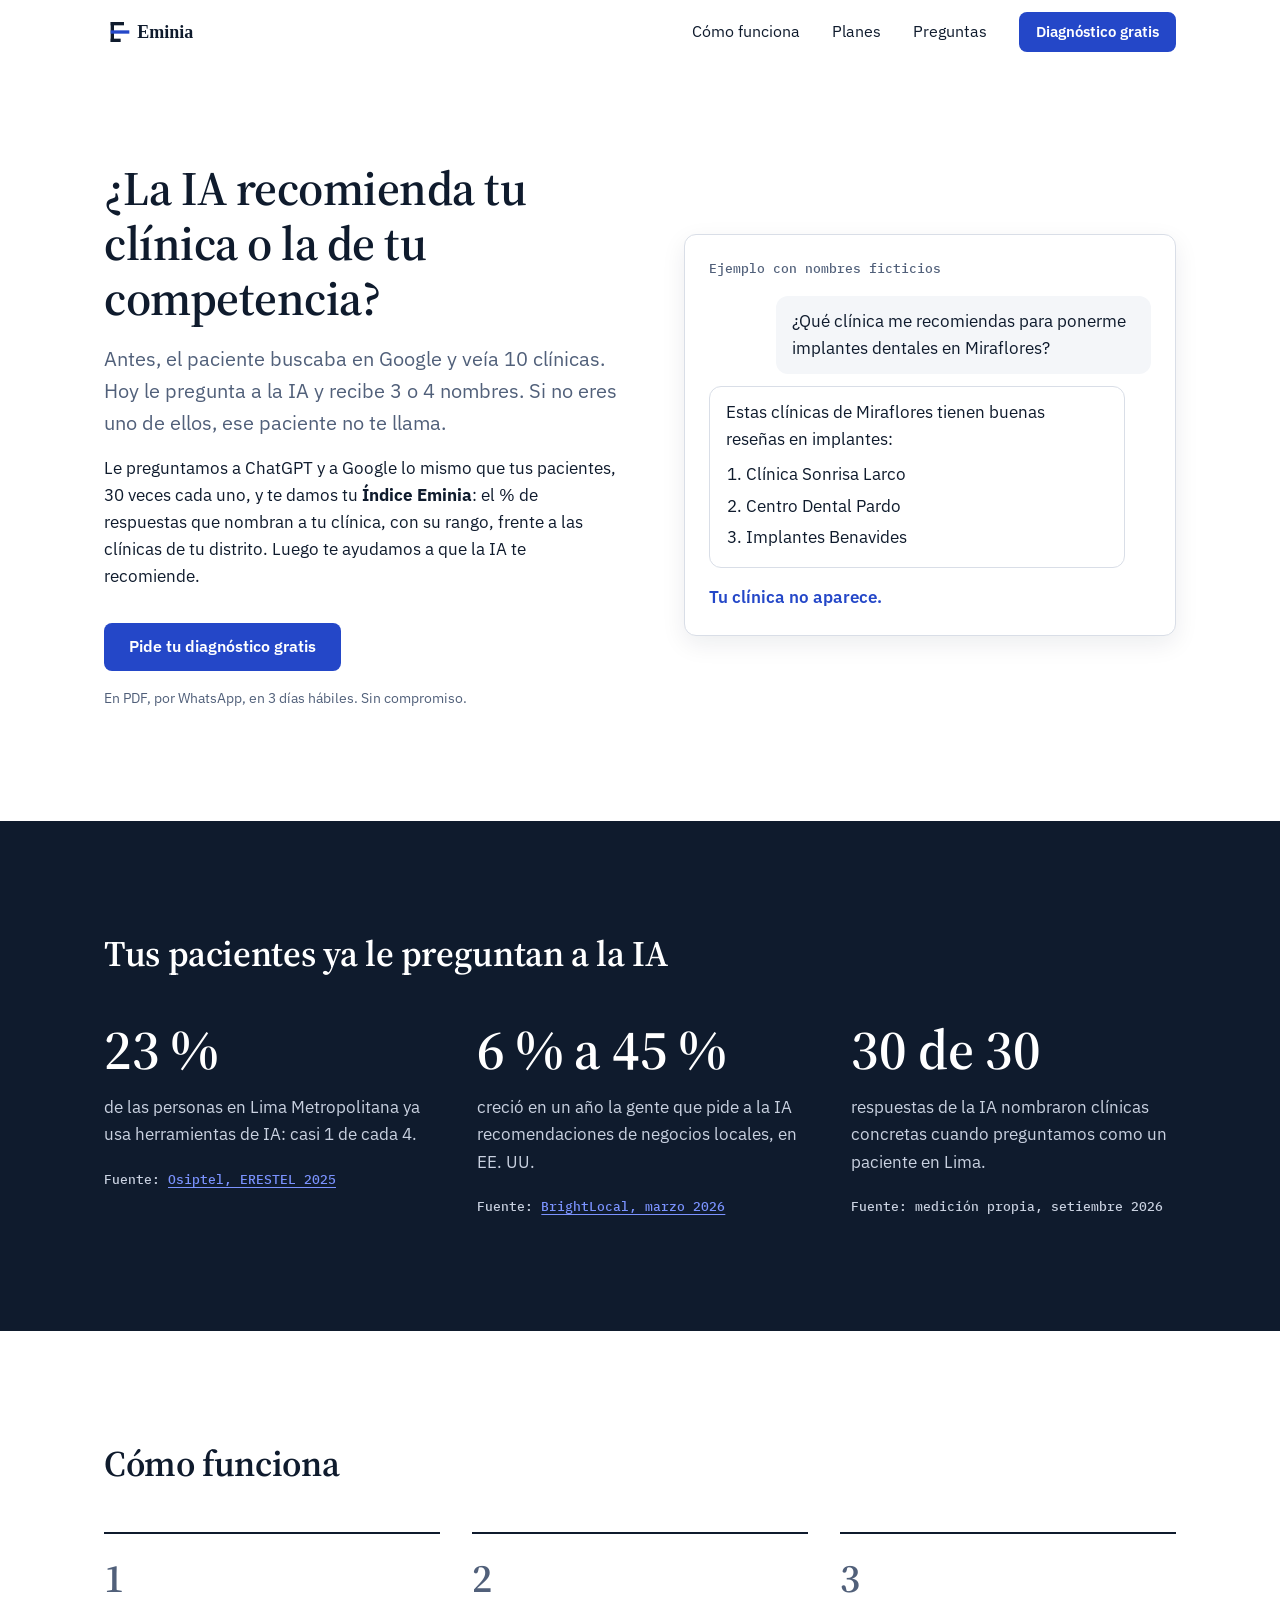
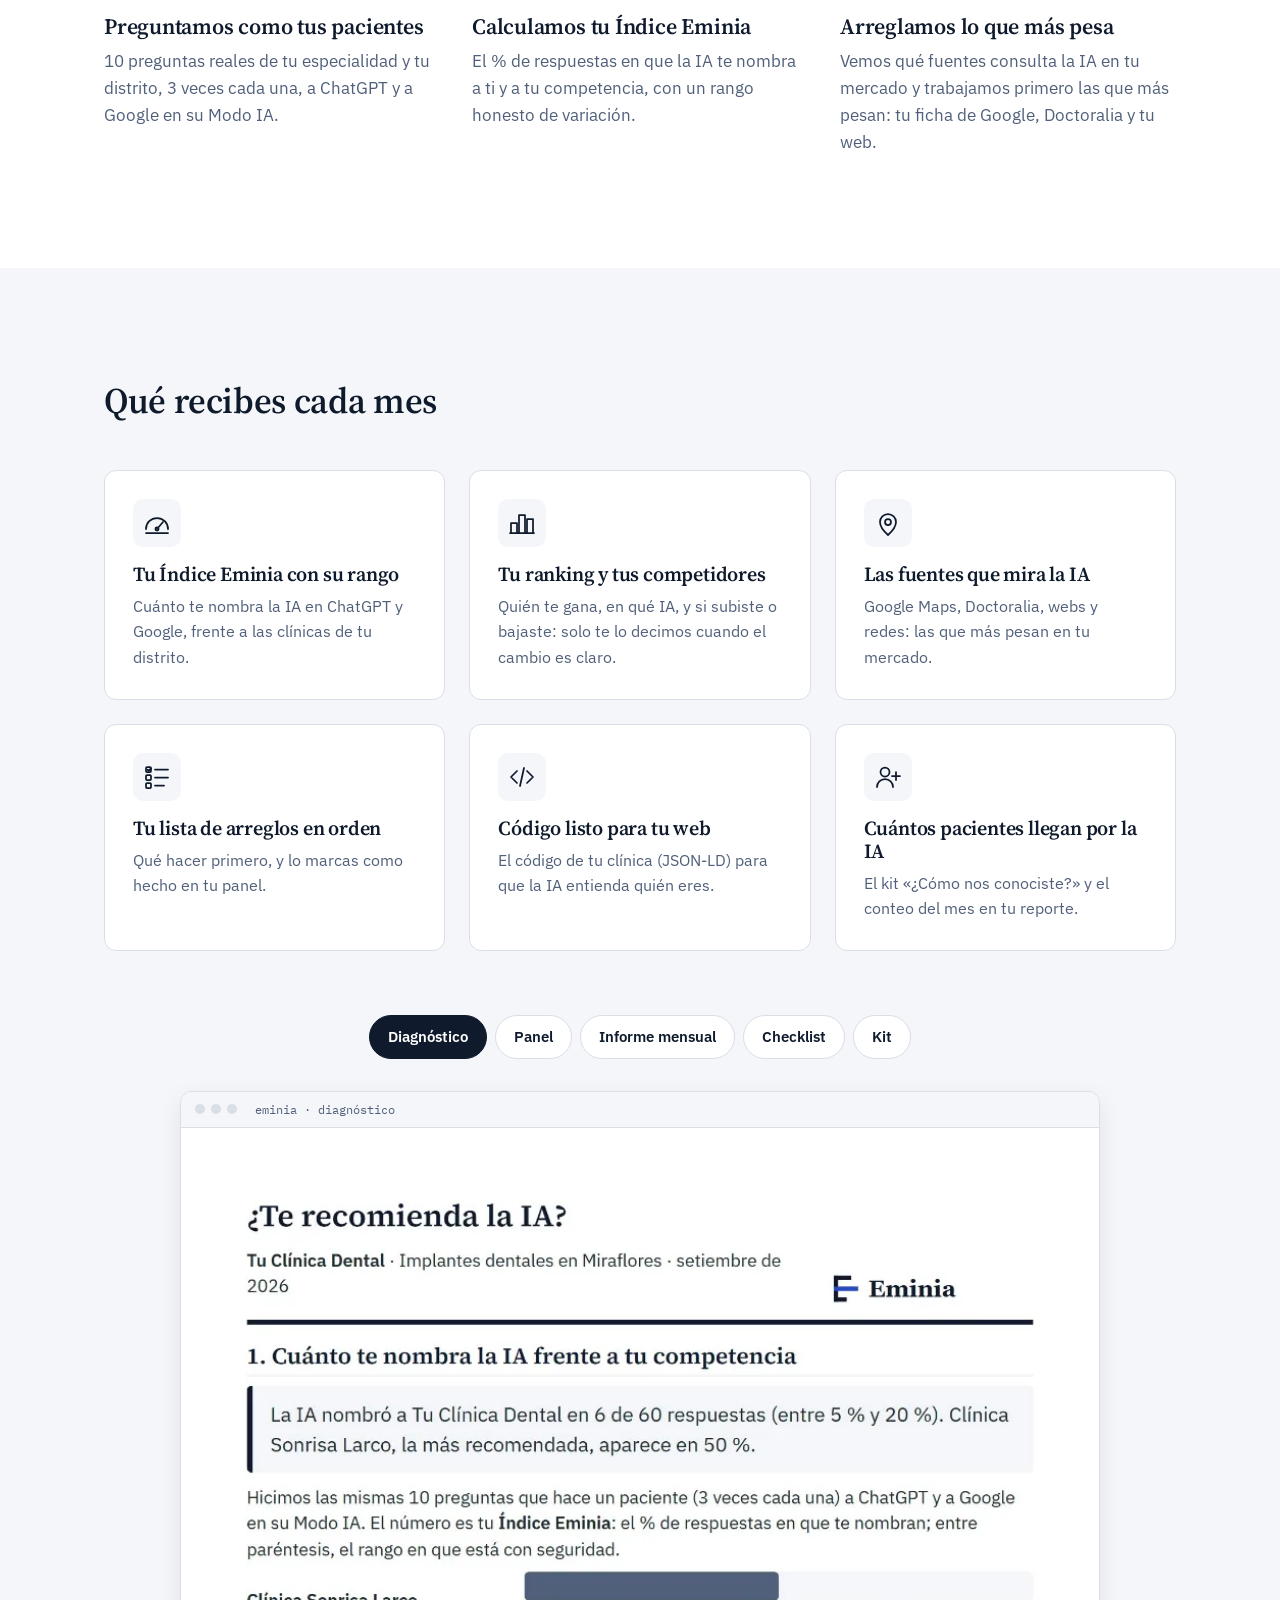
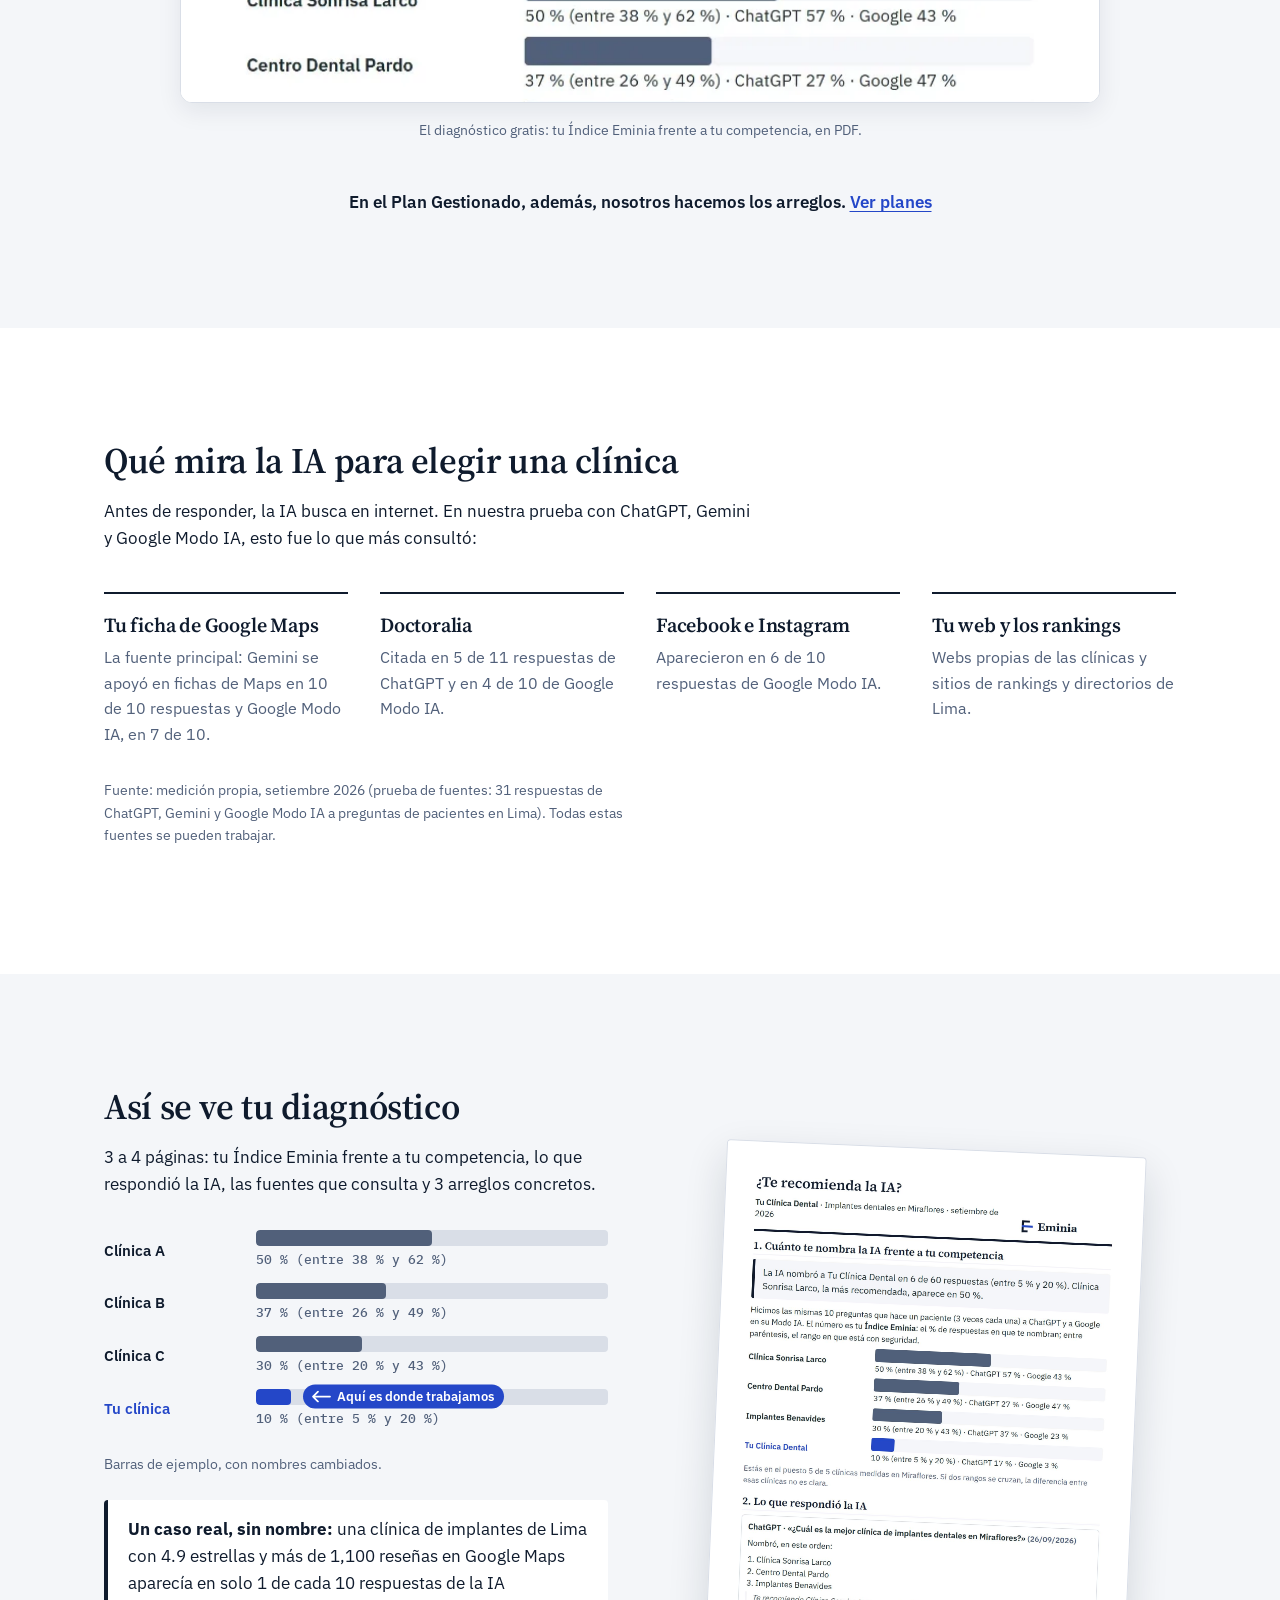
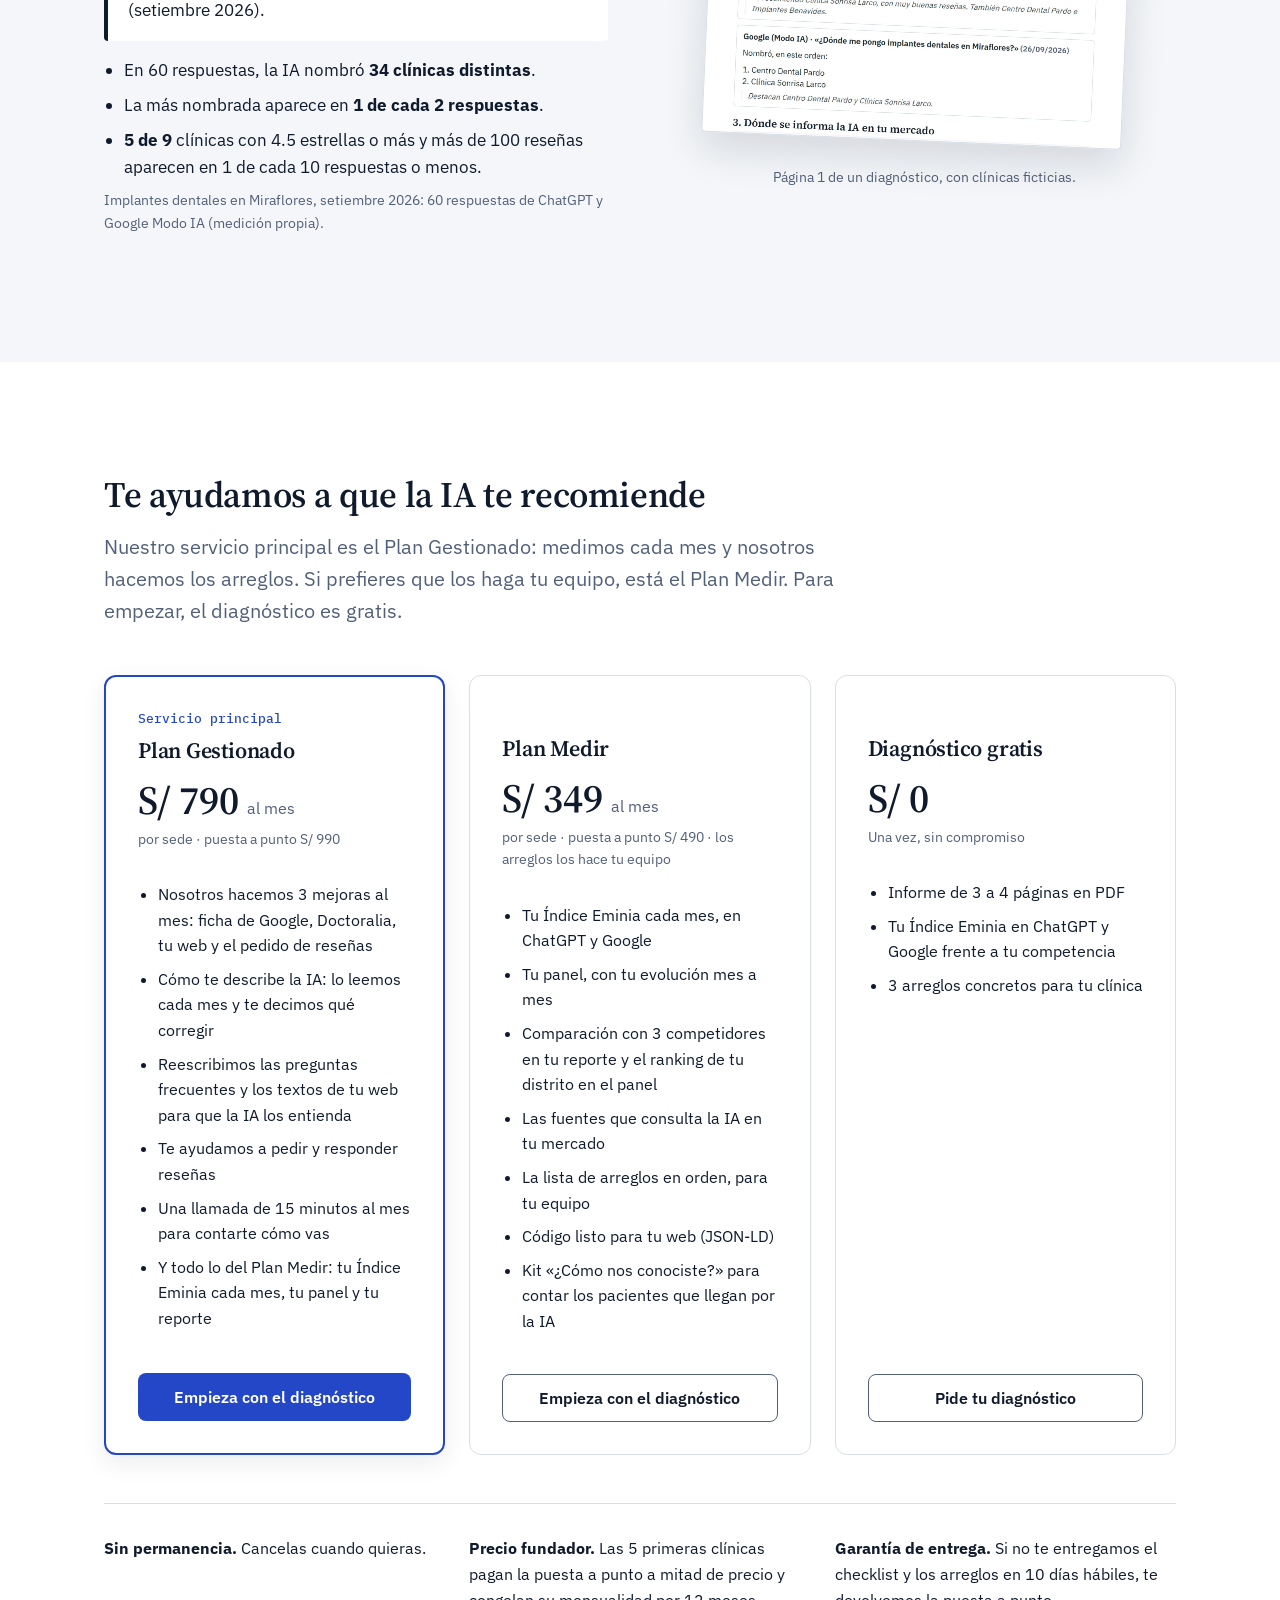
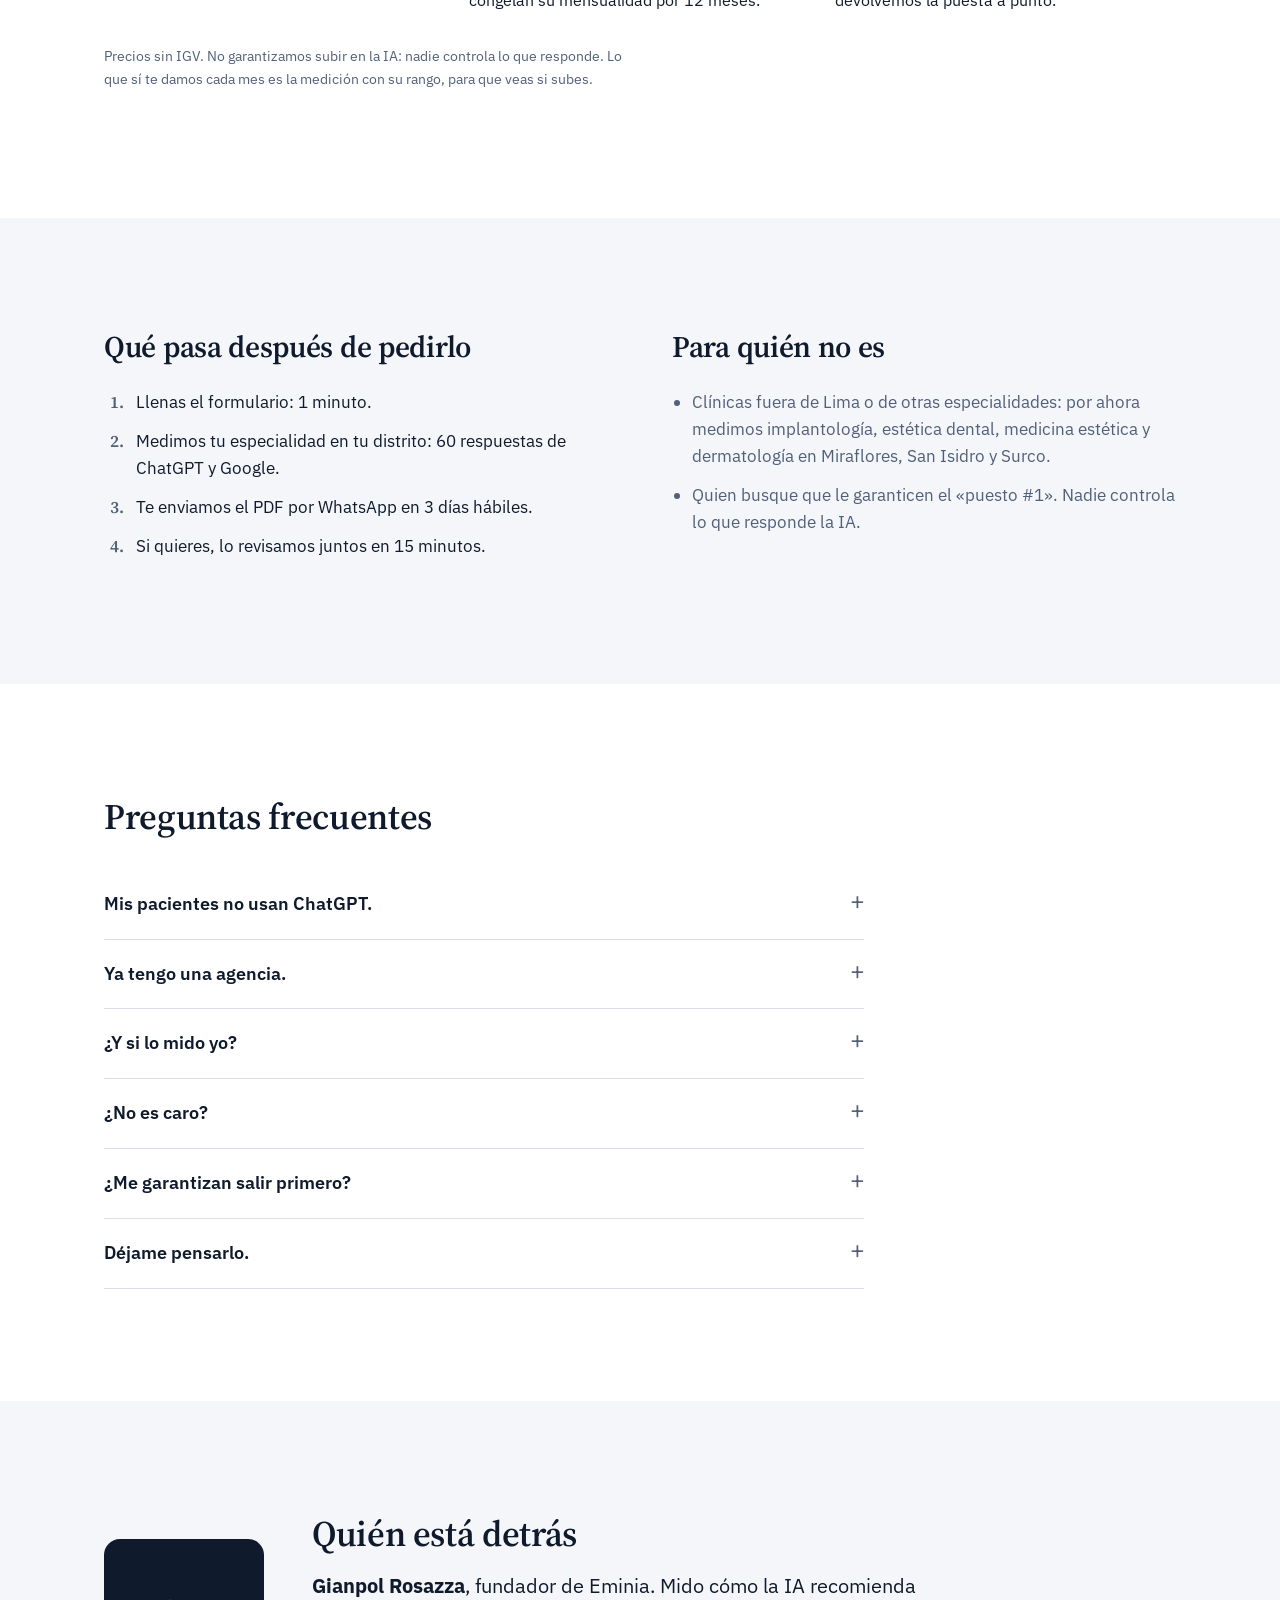
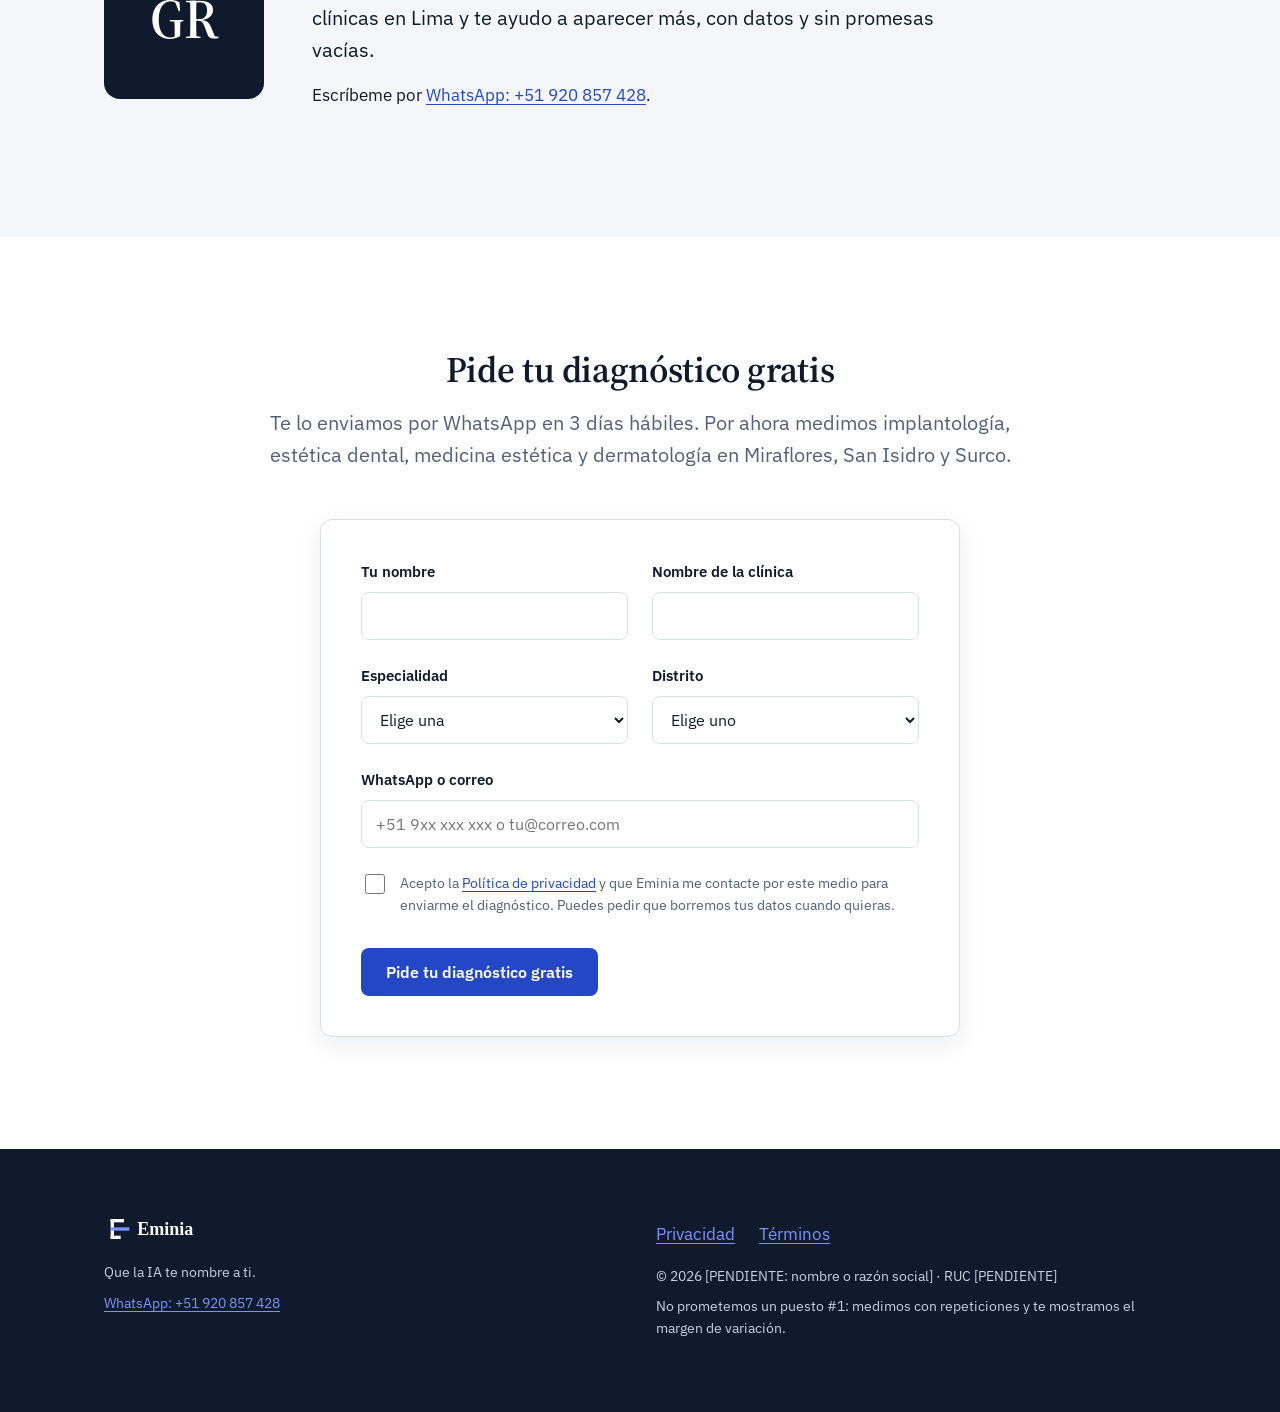
==== web/index.html @ 8d6e0a58 "feat(C9b): livelier landing with product tour and what the clinic gets - 'Qué recibes cada mes': 6 c" ====
<!doctype html>
<html lang="es-PE">
<head>
  <meta charset="utf-8">
  <meta name="viewport" content="width=device-width, initial-scale=1">
  <title>Eminia · ¿La IA recomienda tu clínica?</title>
  <meta name="description" content="Le preguntamos a ChatGPT y a Google lo mismo que tus pacientes y te mostramos cuánto te nombran frente a las clínicas de tu distrito. Pide tu diagnóstico gratis.">
  <meta name="robots" content="noindex">
  <link rel="icon" type="image/svg+xml" href="marca/simbolo.svg">
  <link rel="stylesheet" href="landing.css">
  <script>document.documentElement.classList.add("js");</script>
</head>
<body>
  <header class="encabezado">
    <div class="envoltura">
      <a class="logo" href="#inicio" aria-label="Eminia, ir al inicio"><img src="marca/logo.svg" alt="Eminia" width="160" height="32"></a>
      <nav aria-label="Principal">
        <a href="#como">Cómo funciona</a>
        <a href="#planes">Planes</a>
        <a href="#preguntas">Preguntas</a>
        <a class="boton principal" href="#pedir">Diagnóstico gratis</a>
      </nav>
    </div>
  </header>

  <main id="inicio">
    <section class="portada">
      <div class="envoltura">
        <div>
          <h1>¿La IA recomienda tu clínica o la de tu competencia?</h1>
          <p class="intro">Antes, el paciente buscaba en Google y veía 10 clínicas. Hoy le pregunta a la IA y recibe 3 o 4 nombres. Si no eres uno de ellos, ese paciente no te llama.</p>
          <p>Le preguntamos a ChatGPT y a Google lo mismo que tus pacientes, 30 veces cada uno, y te damos tu <strong>Índice Eminia</strong>: el % de respuestas que nombran a tu clínica, con su rango, frente a las clínicas de tu distrito. Luego te ayudamos a que la IA te recomiende.</p>
          <div class="acciones">
            <a class="boton principal" href="#pedir">Pide tu diagnóstico gratis</a>
            <p class="nota">En PDF, por WhatsApp, en 3 días hábiles. Sin compromiso.</p>
          </div>
        </div>

        <div class="chat" aria-label="Ejemplo de conversación con la IA, con nombres ficticios">
          <span class="etiqueta">Ejemplo con nombres ficticios</span>
          <p class="burbuja paciente paso">¿Qué clínica me recomiendas para ponerme implantes dentales en Miraflores?</p>
          <div class="burbuja ia">
            <span class="paso">Estas clínicas de Miraflores tienen buenas reseñas en implantes:</span>
            <ol>
              <li class="paso">Clínica Sonrisa Larco</li>
              <li class="paso">Centro Dental Pardo</li>
              <li class="paso">Implantes Benavides</li>
            </ol>
          </div>
          <p class="ausente paso">Tu clínica no aparece.</p>
        </div>
      </div>
    </section>

    <section class="seccion tinta" aria-labelledby="h-datos">
      <div class="envoltura aparece">
        <h2 id="h-datos" class="datos-titulo">Tus pacientes ya le preguntan a la IA</h2>
        <div class="datos">
          <div class="dato">
            <span class="cifra" data-contar="23" data-formato="{n} %">23 %</span>
            <p>de las personas en Lima Metropolitana ya usa herramientas de IA: casi 1 de cada 4.</p>
            <span class="fuente">Fuente: <a href="https://dplnews.com/16-peruanos-usa-herramientas-inteligencia-artificial-erestel/" rel="noopener" target="_blank">Osiptel, ERESTEL 2025</a></span>
          </div>
          <div class="dato">
            <span class="cifra">6 % a 45 %</span>
            <p>creció en un año la gente que pide a la IA recomendaciones de negocios locales, en EE. UU.</p>
            <span class="fuente">Fuente: <a href="https://www.brightlocal.com/research/lcrs-ai-trust/" rel="noopener" target="_blank">BrightLocal, marzo 2026</a></span>
          </div>
          <div class="dato">
            <span class="cifra" data-contar="30" data-formato="{n} de 30">30 de 30</span>
            <p>respuestas de la IA nombraron clínicas concretas cuando preguntamos como un paciente en Lima.</p>
            <span class="fuente">Fuente: medición propia, setiembre 2026</span>
          </div>
        </div>
      </div>
    </section>

    <section id="como" class="seccion" aria-labelledby="h-como">
      <div class="envoltura aparece">
        <h2 id="h-como">Cómo funciona</h2>
        <ol class="pasos">
          <li>
            <h3>Preguntamos como tus pacientes</h3>
            <p>10 preguntas reales de tu especialidad y tu distrito, 3 veces cada una, a ChatGPT y a Google en su Modo IA.</p>
          </li>
          <li>
            <h3>Calculamos tu Índice Eminia</h3>
            <p>El % de respuestas en que la IA te nombra a ti y a tu competencia, con un rango honesto de variación.</p>
          </li>
          <li>
            <h3>Arreglamos lo que más pesa</h3>
            <p>Vemos qué fuentes consulta la IA en tu mercado y trabajamos primero las que más pesan: tu ficha de Google, Doctoralia y tu web.</p>
          </li>
        </ol>
      </div>
    </section>

    <section id="recibes" class="seccion niebla" aria-labelledby="h-recibes">
      <div class="envoltura aparece">
        <h2 id="h-recibes">Qué recibes cada mes</h2>
        <ul class="recibe-grilla">
          <li class="recibe"><span class="icono-caja"><svg class="icono" viewBox="0 0 32 32" width="32" height="32" aria-hidden="true" fill="none" stroke="currentColor" stroke-width="1.75" stroke-linecap="round" stroke-linejoin="round"><path d="M5 22a11 11 0 0 1 22 0"/><path d="M16 22l6-7"/><circle cx="16" cy="22" r="1.6"/><path d="M5 26h22"/></svg></span><h3>Tu Índice Eminia con su rango</h3><p>Cuánto te nombra la IA en ChatGPT y Google, frente a las clínicas de tu distrito.</p></li>
          <li class="recibe"><span class="icono-caja"><svg class="icono" viewBox="0 0 32 32" width="32" height="32" aria-hidden="true" fill="none" stroke="currentColor" stroke-width="1.75" stroke-linecap="round" stroke-linejoin="round"><path d="M5 26V16h6v10M13 26V8h6v18M21 26V12h6v14"/><path d="M4 26h24"/></svg></span><h3>Tu ranking y tus competidores</h3><p>Quién te gana, en qué IA, y si subiste o bajaste: solo te lo decimos cuando el cambio es claro.</p></li>
          <li class="recibe"><span class="icono-caja"><svg class="icono" viewBox="0 0 32 32" width="32" height="32" aria-hidden="true" fill="none" stroke="currentColor" stroke-width="1.75" stroke-linecap="round" stroke-linejoin="round"><path d="M16 28s-8-7.2-8-13a8 8 0 0 1 16 0c0 5.8-8 13-8 13z"/><circle cx="16" cy="15" r="3"/></svg></span><h3>Las fuentes que mira la IA</h3><p>Google Maps, Doctoralia, webs y redes: las que más pesan en tu mercado.</p></li>
          <li class="recibe"><span class="icono-caja"><svg class="icono" viewBox="0 0 32 32" width="32" height="32" aria-hidden="true" fill="none" stroke="currentColor" stroke-width="1.75" stroke-linecap="round" stroke-linejoin="round"><rect x="5" y="6" width="5" height="5" rx="1"/><path d="m6.5 8.6 1.2 1.2 2.2-2.4"/><path d="M14 8.5h13"/><rect x="5" y="14" width="5" height="5" rx="1"/><path d="M14 16.5h13"/><rect x="5" y="22" width="5" height="5" rx="1"/><path d="M14 24.5h9"/></svg></span><h3>Tu lista de arreglos en orden</h3><p>Qué hacer primero, y lo marcas como hecho en tu panel.</p></li>
          <li class="recibe"><span class="icono-caja"><svg class="icono" viewBox="0 0 32 32" width="32" height="32" aria-hidden="true" fill="none" stroke="currentColor" stroke-width="1.75" stroke-linecap="round" stroke-linejoin="round"><path d="m11 10-6 6 6 6M21 10l6 6-6 6M18 7l-4 18"/></svg></span><h3>Código listo para tu web</h3><p>El código de tu clínica (JSON-LD) para que la IA entienda quién eres.</p></li>
          <li class="recibe"><span class="icono-caja"><svg class="icono" viewBox="0 0 32 32" width="32" height="32" aria-hidden="true" fill="none" stroke="currentColor" stroke-width="1.75" stroke-linecap="round" stroke-linejoin="round"><circle cx="13" cy="11" r="4.5"/><path d="M5 26c0-4.4 3.6-8 8-8s8 3.6 8 8"/><path d="M24 11v8M20 15h8"/></svg></span><h3>Cuántos pacientes llegan por la IA</h3><p>El kit «¿Cómo nos conociste?» y el conteo del mes en tu reporte.</p></li>
        </ul>

        <div class="recorrido">
          <div class="pestanas" role="tablist" aria-label="Recorrido por lo que recibes">
            <button type="button" role="tab" id="pestana-diagnostico" aria-controls="vista-diagnostico" aria-selected="true" tabindex="0">Diagnóstico</button>
            <button type="button" role="tab" id="pestana-panel" aria-controls="vista-panel" aria-selected="false" tabindex="-1">Panel</button>
            <button type="button" role="tab" id="pestana-mensual" aria-controls="vista-mensual" aria-selected="false" tabindex="-1">Informe mensual</button>
            <button type="button" role="tab" id="pestana-checklist" aria-controls="vista-checklist" aria-selected="false" tabindex="-1">Checklist</button>
            <button type="button" role="tab" id="pestana-kit" aria-controls="vista-kit" aria-selected="false" tabindex="-1">Kit</button>
          </div>
          <div role="tabpanel" id="vista-diagnostico" aria-labelledby="pestana-diagnostico" class="vista" tabindex="0">
            <div class="marco"><div class="marco-barra" aria-hidden="true"><span></span><span></span><span></span><em>eminia · diagnóstico</em></div><div class="marco-pantalla"><picture><source srcset="marca/producto-diagnostico.webp" type="image/webp"><img src="marca/producto-diagnostico.jpg" width="900" height="1273" loading="lazy" alt="Página 1 de un diagnóstico de ejemplo: el Índice Eminia de cada clínica de implantes de un distrito, con la clínica del ejemplo destacada."></picture></div></div>
            <p class="nota leyenda">El diagnóstico gratis: tu Índice Eminia frente a tu competencia, en PDF.</p>
          </div>
          <div role="tabpanel" id="vista-panel" aria-labelledby="pestana-panel" class="vista" tabindex="0" hidden>
            <div class="marco"><div class="marco-barra" aria-hidden="true"><span></span><span></span><span></span><em>eminia · panel</em></div><div class="marco-pantalla"><video class="video-panel" muted playsinline preload="none" width="1200" height="750" poster="marca/producto-panel.webp" aria-label="Video corto: recorrido por el panel de una clínica de ejemplo"><source src="marca/producto-panel.webm" type="video/webm"></video><noscript><picture><source srcset="marca/producto-panel.webp" type="image/webp"><img src="marca/producto-panel.jpg" width="1200" height="750" loading="lazy" alt="Panel de una clínica de ejemplo: Índice Eminia de 25 % (entre 16 % y 37 %), subió frente al mes anterior, y el ranking frente a su competencia."></picture></noscript><button type="button" class="boton secundario repetir" hidden>Ver de nuevo</button></div></div>
            <p class="nota leyenda">Tu panel: tu índice, si subiste o bajaste, y tu ranking, siempre a mano.</p>
          </div>
          <div role="tabpanel" id="vista-mensual" aria-labelledby="pestana-mensual" class="vista" tabindex="0" hidden>
            <div class="marco"><div class="marco-barra" aria-hidden="true"><span></span><span></span><span></span><em>eminia · informe mensual</em></div><div class="marco-pantalla"><picture><source srcset="marca/producto-mensual.webp" type="image/webp"><img src="marca/producto-mensual.jpg" width="900" height="1134" loading="lazy" alt="Primera página del informe mensual de una clínica de ejemplo: el Índice Eminia del mes y su evolución."></picture></div></div>
            <p class="nota leyenda">Cada mes, un informe en PDF con tu evolución y lo que cambió.</p>
          </div>
          <div role="tabpanel" id="vista-checklist" aria-labelledby="pestana-checklist" class="vista" tabindex="0" hidden>
            <div class="marco"><div class="marco-barra" aria-hidden="true"><span></span><span></span><span></span><em>eminia · checklist</em></div><div class="marco-pantalla"><picture><source srcset="marca/producto-checklist.webp" type="image/webp"><img src="marca/producto-checklist.jpg" width="1200" height="750" loading="lazy" alt="Checklist del panel de una clínica de ejemplo: la primera tarea marcada como hecha y las siguientes en orden de prioridad."></picture></div></div>
            <p class="nota leyenda">Tu lista de arreglos en orden, que marcas como hechos en el panel.</p>
          </div>
          <div role="tabpanel" id="vista-kit" aria-labelledby="pestana-kit" class="vista" tabindex="0" hidden>
            <div class="marco"><div class="marco-barra" aria-hidden="true"><span></span><span></span><span></span><em>eminia · kit</em></div><div class="marco-pantalla"><picture><source srcset="marca/producto-kit.webp" type="image/webp"><img src="marca/producto-kit.jpg" width="900" height="1134" loading="lazy" alt="Kit de atribución de una clínica de ejemplo: la pregunta «¿Cómo nos conociste?», enlaces con UTM y un cupón sugerido."></picture></div></div>
            <p class="nota leyenda">El kit para contar cuántos pacientes llegan por la IA.</p>
          </div>
        </div>
        <p class="cierre-recibe">En el Plan Gestionado, además, nosotros hacemos los arreglos. <a href="#planes">Ver planes</a></p>
      </div>
    </section>

    <section id="fuentes" class="seccion" aria-labelledby="h-fuentes">
      <div class="envoltura aparece">
        <h2 id="h-fuentes">Qué mira la IA para elegir una clínica</h2>
        <p>Antes de responder, la IA busca en internet. En nuestra prueba con ChatGPT, Gemini y Google Modo IA, esto fue lo que más consultó:</p>
        <ul class="fuentes-ia">
          <li><h3>Tu ficha de Google Maps</h3><p>La fuente principal: Gemini se apoyó en fichas de Maps en 10 de 10 respuestas y Google Modo IA, en 7 de 10.</p></li>
          <li><h3>Doctoralia</h3><p>Citada en 5 de 11 respuestas de ChatGPT y en 4 de 10 de Google Modo IA.</p></li>
          <li><h3>Facebook e Instagram</h3><p>Aparecieron en 6 de 10 respuestas de Google Modo IA.</p></li>
          <li><h3>Tu web y los rankings</h3><p>Webs propias de las clínicas y sitios de rankings y directorios de Lima.</p></li>
        </ul>
        <p class="nota">Fuente: medición propia, setiembre 2026 (prueba de fuentes: 31 respuestas de ChatGPT, Gemini y Google Modo IA a preguntas de pacientes en Lima). Todas estas fuentes se pueden trabajar.</p>
      </div>
    </section>

    <section class="seccion niebla informe" aria-labelledby="h-informe">
      <div class="envoltura aparece">
        <div>
          <h2 id="h-informe">Así se ve tu diagnóstico</h2>
          <p>3 a 4 páginas: tu Índice Eminia frente a tu competencia, lo que respondió la IA, las fuentes que consulta y 3 arreglos concretos.</p>
          <div class="barras" aria-label="Ejemplo: Índice Eminia de cada clínica">
            <div class="barra"><span class="nombre">Clínica A</span><div><div class="riel"><div class="relleno" style="--valor:50%"></div></div><div class="rango">50 % (entre 38 % y 62 %)</div></div></div>
            <div class="barra"><span class="nombre">Clínica B</span><div><div class="riel"><div class="relleno" style="--valor:37%"></div></div><div class="rango">37 % (entre 26 % y 49 %)</div></div></div>
            <div class="barra"><span class="nombre">Clínica C</span><div><div class="riel"><div class="relleno" style="--valor:30%"></div></div><div class="rango">30 % (entre 20 % y 43 %)</div></div></div>
            <div class="barra tu"><span class="nombre">Tu clínica</span><div><div class="riel-envoltura"><div class="riel"><div class="relleno" style="--valor:10%"></div></div><span class="aqui" style="--valor:10%"><svg viewBox="0 0 20 12" width="20" height="12" aria-hidden="true"><path d="M19 6H2M7 1 2 6l5 5" fill="none" stroke="currentColor" stroke-width="1.75" stroke-linecap="round" stroke-linejoin="round"/></svg>Aquí es donde trabajamos</span></div><div class="rango">10 % (entre 5 % y 20 %)</div></div></div>
          </div>
          <p class="nota">Barras de ejemplo, con nombres cambiados.</p>
          <p class="caso"><strong>Un caso real, sin nombre:</strong> una clínica de implantes de Lima con 4.9 estrellas y más de 1,100 reseñas en Google Maps aparecía en solo 1 de cada 10 respuestas de la IA (setiembre 2026).</p>
          <ul class="hallazgos">
            <li>En <span data-contar="60" data-formato="{n}">60</span> respuestas, la IA nombró <strong><span data-contar="34" data-formato="{n}">34</span> clínicas distintas</strong>.</li>
            <li>La más nombrada aparece en <strong>1 de cada 2 respuestas</strong>.</li>
            <li><strong>5 de 9</strong> clínicas con 4.5 estrellas o más y más de 100 reseñas aparecen en 1 de cada 10 respuestas o menos.</li>
          </ul>
          <p class="nota">Implantes dentales en Miraflores, setiembre 2026: 60 respuestas de ChatGPT y Google Modo IA (medición propia).</p>
        </div>
        <figure class="hoja">
          <img src="marca/informe-ejemplo.jpg" width="794" height="1123" loading="lazy"
               alt="Página 1 de un diagnóstico de ejemplo: barras con el porcentaje de respuestas en que la IA nombra a cada clínica de implantes en Miraflores; la clínica del ejemplo aparece última, con 10 %.">
          <figcaption class="nota">Página 1 de un diagnóstico, con clínicas ficticias.</figcaption>
        </figure>
      </div>
    </section>

    <section id="planes" class="seccion" aria-labelledby="h-planes">
      <div class="envoltura aparece">
        <h2 id="h-planes">Te ayudamos a que la IA te recomiende</h2>
        <p class="intro">Nuestro servicio principal es el Plan Gestionado: medimos cada mes y nosotros hacemos los arreglos. Si prefieres que los haga tu equipo, está el Plan Medir. Para empezar, el diagnóstico es gratis.</p>
        <div class="planes">
          <article class="plan destacado">
            <span class="sello">Servicio principal</span>
            <h3>Plan Gestionado</h3>
            <p class="precio">S/ 790 <small>al mes</small></p>
            <p class="setup">por sede · puesta a punto S/ 990</p>
            <ul>
              <li>Nosotros hacemos 3 mejoras al mes: ficha de Google, Doctoralia, tu web y el pedido de reseñas</li>
              <li>Cómo te describe la IA: lo leemos cada mes y te decimos qué corregir</li>
              <li>Reescribimos las preguntas frecuentes y los textos de tu web para que la IA los entienda</li>
              <li>Te ayudamos a pedir y responder reseñas</li>
              <li>Una llamada de 15 minutos al mes para contarte cómo vas</li>
              <li>Y todo lo del Plan Medir: tu Índice Eminia cada mes, tu panel y tu reporte</li>
            </ul>
            <a class="boton principal" href="#pedir">Empieza con el diagnóstico</a>
          </article>
          <article class="plan">
            <span class="sello" aria-hidden="true"></span>
            <h3>Plan Medir</h3>
            <p class="precio">S/ 349 <small>al mes</small></p>
            <p class="setup">por sede · puesta a punto S/ 490 · los arreglos los hace tu equipo</p>
            <ul>
              <li>Tu Índice Eminia cada mes, en ChatGPT y Google</li>
              <li>Tu panel, con tu evolución mes a mes</li>
              <li>Comparación con 3 competidores en tu reporte y el ranking de tu distrito en el panel</li>
              <li>Las fuentes que consulta la IA en tu mercado</li>
              <li>La lista de arreglos en orden, para tu equipo</li>
              <li>Código listo para tu web (JSON-LD)</li>
              <li>Kit «¿Cómo nos conociste?» para contar los pacientes que llegan por la IA</li>
            </ul>
            <a class="boton secundario" href="#pedir">Empieza con el diagnóstico</a>
          </article>
          <article class="plan">
            <span class="sello" aria-hidden="true"></span>
            <h3>Diagnóstico gratis</h3>
            <p class="precio">S/ 0</p>
            <p class="setup">Una vez, sin compromiso</p>
            <ul>
              <li>Informe de 3 a 4 páginas en PDF</li>
              <li>Tu Índice Eminia en ChatGPT y Google frente a tu competencia</li>
              <li>3 arreglos concretos para tu clínica</li>
            </ul>
            <a class="boton secundario" href="#pedir">Pide tu diagnóstico</a>
          </article>
        </div>
        <div class="ganchos">
          <p><strong>Sin permanencia.</strong> Cancelas cuando quieras.</p>
          <p><strong>Precio fundador.</strong> Las 5 primeras clínicas pagan la puesta a punto a mitad de precio y congelan su mensualidad por 12 meses.</p>
          <p><strong>Garantía de entrega.</strong> Si no te entregamos el checklist y los arreglos en 10 días hábiles, te devolvemos la puesta a punto.</p>
        </div>
        <p class="nota">Precios sin IGV. No garantizamos subir en la IA: nadie controla lo que responde. Lo que sí te damos cada mes es la medición con su rango, para que veas si subes.</p>
      </div>
    </section>

    <section class="seccion niebla" aria-labelledby="h-despues">
      <div class="envoltura aparece dos-bloques">
        <div>
          <h2 id="h-despues">Qué pasa después de pedirlo</h2>
          <ol class="lista-pasos">
            <li>Llenas el formulario: 1 minuto.</li>
            <li>Medimos tu especialidad en tu distrito: 60 respuestas de ChatGPT y Google.</li>
            <li>Te enviamos el PDF por WhatsApp en 3 días hábiles.</li>
            <li>Si quieres, lo revisamos juntos en 15 minutos.</li>
          </ol>
        </div>
        <div>
          <h2>Para quién no es</h2>
          <ul class="lista-no">
            <li>Clínicas fuera de Lima o de otras especialidades: por ahora medimos implantología, estética dental, medicina estética y dermatología en Miraflores, San Isidro y Surco.</li>
            <li>Quien busque que le garanticen el «puesto #1». Nadie controla lo que responde la IA.</li>
          </ul>
        </div>
      </div>
    </section>

    <!-- Testimonials: show ONLY with the clinic's written permission (VOZ.md). Remove "hidden" and fill in.
    <section class="seccion" aria-labelledby="h-testimonios" hidden>
      <div class="envoltura">
        <h2 id="h-testimonios">Lo que dicen las clínicas</h2>
        <figure class="testimonio">
          <blockquote>[Texto exacto aprobado por la clínica]</blockquote>
          <figcaption>[Nombre y cargo] · [Clínica, distrito] · [fecha del permiso]</figcaption>
        </figure>
      </div>
    </section>
    -->

    <section id="preguntas" class="seccion" aria-labelledby="h-preguntas">
      <div class="envoltura aparece">
        <h2 id="h-preguntas">Preguntas frecuentes</h2>
        <div class="preguntas">
          <details>
            <summary>Mis pacientes no usan ChatGPT.</summary>
            <p>En Lima Metropolitana, el 23 % de las personas ya usa herramientas de IA (Osiptel, ERESTEL 2025). Y aunque no abran ChatGPT, Google ya muestra un resumen de IA arriba de sus resultados: cuando aparece, la gente hace clic en un enlace en el 8 % de las visitas; sin el resumen, en el 15 % (<a href="https://www.pewresearch.org/short-reads/2025/07/22/google-users-are-less-likely-to-click-on-links-when-an-ai-summary-appears-in-the-results/" rel="noopener" target="_blank">Pew Research Center, julio 2025</a>, datos de EE. UU.). El diagnóstico gratis te muestra qué responde la IA hoy sobre tu especialidad en tu distrito.</p>
          </details>
          <details>
            <summary>Ya tengo una agencia.</summary>
            <p>Genial. Esto mide algo que tu agencia hoy no mide: cuánto te nombra la IA frente a tu competencia. Le podemos enviar el reporte y la lista de arreglos para que los trabaje.</p>
          </details>
          <details>
            <summary>¿Y si lo mido yo?</summary>
            <p>Puedes preguntarle a ChatGPT, y te lo recomendamos. Pero una sola pregunta dice poco: la IA cambia su respuesta de una vez a otra. Nosotros hacemos cada mes 10 preguntas de pacientes, 3 veces cada una, en ChatGPT y en Google (60 respuestas), con el mismo método, y te comparamos con tu competencia con un rango honesto. Y lo que de verdad importa no es medir: es saber qué arreglar y hacerlo. De eso nos encargamos en el Plan Gestionado.</p>
          </details>
          <details>
            <summary>¿No es caro?</summary>
            <p>Depende de cuánto te deja un paciente nuevo. En tratamientos como implantes, un solo paciente al mes suele pagar varios meses del servicio. Empieza por el diagnóstico gratis y decide con tus números.</p>
          </details>
          <details>
            <summary>¿Me garantizan salir primero?</summary>
            <p>No, y desconfía de quien lo haga: nadie controla lo que responde la IA. Te damos la medición con su rango cada mes, para que veas si subes, y la lista de arreglos que más pesan en tu mercado.</p>
          </details>
          <details>
            <summary>Déjame pensarlo.</summary>
            <p>Claro. Pide el diagnóstico gratis: no te compromete a nada y te sirve para decidir con datos de tu propia clínica.</p>
          </details>
        </div>
      </div>
    </section>

    <section class="seccion niebla" aria-labelledby="h-quien">
      <div class="envoltura aparece">
        <div class="persona">
          <!-- Director's photo goes here as web/marca/gianpol.jpg (square): <img class="foto" src="marca/gianpol.jpg" alt="Gianpol Rosazza"> -->
          <div class="foto" aria-hidden="true">GR</div>
          <div>
            <h2 id="h-quien">Quién está detrás</h2>
            <p class="intro"><strong>Gianpol Rosazza</strong>, fundador de Eminia. Mido cómo la IA recomienda clínicas en Lima y te ayudo a aparecer más, con datos y sin promesas vacías.</p>
            <p>Escríbeme por <a href="https://wa.me/51920857428" rel="noopener" target="_blank">WhatsApp: +51 920 857 428</a>.</p>
          </div>
        </div>
      </div>
    </section>

    <section id="pedir" class="seccion pedir" aria-labelledby="h-pedir">
      <div class="envoltura">
        <h2 id="h-pedir">Pide tu diagnóstico gratis</h2>
        <p class="intro">Te lo enviamos por WhatsApp en 3 días hábiles. Por ahora medimos implantología, estética dental, medicina estética y dermatología en Miraflores, San Isidro y Surco.</p>
        <form id="formulario" class="tarjeta-formulario" novalidate>
          <div class="campos">
            <label>Tu nombre
              <input name="name" required minlength="2" maxlength="120" autocomplete="name">
            </label>
            <label>Nombre de la clínica
              <input name="clinic_name" required minlength="2" maxlength="160">
            </label>
            <label>Especialidad
              <select name="category_code" required>
                <option value="" selected disabled>Elige una</option>
                <option value="IMP">Implantología</option>
                <option value="EDE">Estética dental</option>
                <option value="MES">Medicina estética</option>
                <option value="DER">Dermatología</option>
              </select>
            </label>
            <label>Distrito
              <select name="district" required>
                <option value="" selected disabled>Elige uno</option>
                <option>Miraflores</option>
                <option>San Isidro</option>
                <option>Surco</option>
                <option>Otro</option>
              </select>
            </label>
            <label class="completo">WhatsApp o correo
              <input name="contact" required minlength="6" maxlength="160" autocomplete="tel email" placeholder="+51 9xx xxx xxx o tu@correo.com">
            </label>
          </div>
          <div class="trampa" aria-hidden="true">
            <label>Deja este campo vacío <input name="website" tabindex="-1" autocomplete="off"></label>
          </div>
          <label class="consentimiento">
            <input type="checkbox" name="consent" required>
            <span>Acepto la <a href="privacidad.html" target="_blank">Política de privacidad</a> y que Eminia me contacte por este medio para enviarme el diagnóstico. Puedes pedir que borremos tus datos cuando quieras.</span>
          </label>
          <button type="submit" id="enviar" class="boton principal">Pide tu diagnóstico gratis</button>
          <p id="error" role="alert" hidden></p>
        </form>
        <div id="resultado" role="status" hidden>
          <strong>Listo.</strong> Recibimos tu pedido. Te escribiremos por WhatsApp en 3 días hábiles con tu diagnóstico.
        </div>
      </div>
    </section>
  </main>

  <footer class="pie">
    <div class="envoltura">
      <div>
        <img src="marca/logo-claro.svg" alt="Eminia" width="160" height="32">
        <p>Que la IA te nombre a ti.</p>
        <p><a href="https://wa.me/51920857428" rel="noopener" target="_blank">WhatsApp: +51 920 857 428</a></p>
      </div>
      <div>
        <nav aria-label="Legal"><a href="privacidad.html">Privacidad</a><a href="terminos.html">Términos</a></nav>
        <p>© 2026 [PENDIENTE: nombre o razón social] · RUC [PENDIENTE]</p>
        <p>No prometemos un puesto #1: medimos con repeticiones y te mostramos el margen de variación.</p>
      </div>
    </div>
  </footer>

  <script src="config.js"></script>
  <script src="app.js"></script>
  <script src="landing.js"></script>
</body>
</html>
---- web/landing.css ----
/* Eminia landing. Own CSS, no framework: tokens and rules from docs/marca/DESIGN.md. */
@import url("https://fonts.googleapis.com/css2?family=IBM+Plex+Mono:wght@500&family=IBM+Plex+Sans:wght@400;600&family=Source+Serif+4:wght@600&display=swap");

:root {
  --tinta: #0F1B2D;
  --pizarra: #51607A;
  --cobalto: #2447C8;
  --cobalto-oscuro: #1B369C;
  --cobalto-claro: #7B93FF;
  --niebla: #F4F6F9;
  --blanco: #FFFFFF;
  --linea: #D9DEE7;
  --claro-2: #C9D1E0;

  --serif: "Source Serif 4", Georgia, "Times New Roman", serif;
  --sans: "IBM Plex Sans", "Segoe UI", system-ui, Arial, sans-serif;
  --mono: "IBM Plex Mono", Consolas, "Courier New", monospace;

  --ancho: 1120px;
  --lateral: 24px;
  --seccion: 112px;
  --radio: 8px;
  --radio-tarjeta: 12px;
  --sombra-1: 0 8px 24px rgba(15, 27, 45, 0.08);
  --sombra-2: 0 16px 40px rgba(15, 27, 45, 0.14);
  --alto-encabezado: 64px;
}

*, *::before, *::after { box-sizing: border-box; }
html { scroll-behavior: smooth; scroll-padding-top: calc(var(--alto-encabezado) + 16px); }
body {
  margin: 0;
  font-family: var(--sans);
  font-size: 17px;
  line-height: 1.6;
  color: var(--tinta);
  background: var(--blanco);
  -webkit-font-smoothing: antialiased;
}
img { max-width: 100%; height: auto; display: block; }
a { color: var(--cobalto); text-underline-offset: 3px; }
a:hover { color: var(--cobalto-oscuro); }
:focus-visible { outline: 3px solid var(--cobalto-claro); outline-offset: 2px; border-radius: 4px; }
h1, h2, h3 { font-family: var(--serif); font-weight: 600; line-height: 1.15; margin: 0 0 16px; letter-spacing: -0.01em; }
h1 { font-size: 48px; }
h2 { font-size: 36px; }
h3 { font-size: 22px; }
p { margin: 0 0 16px; max-width: 65ch; }
.envoltura { max-width: var(--ancho); margin: 0 auto; padding: 0 var(--lateral); }
.seccion { padding: var(--seccion) 0; }
.seccion.niebla { background: var(--niebla); }
.seccion.tinta { background: var(--tinta); color: var(--blanco); }
.seccion.tinta a { color: var(--cobalto-claro); }
.intro { font-size: 20px; color: var(--pizarra); }
.nota { font-size: 14px; color: var(--pizarra); }
.etiqueta { font-family: var(--mono); font-weight: 500; font-size: 13px; color: var(--pizarra); }

/* Buttons: one primary per section; the rest outlined. */
.boton {
  display: inline-flex; align-items: center; justify-content: center;
  min-height: 48px; padding: 12px 24px; border-radius: var(--radio);
  font: 600 16px/1.2 var(--sans); text-decoration: none; cursor: pointer;
  border: 1.5px solid transparent;
  transition: background-color 180ms ease, color 180ms ease, transform 180ms ease, box-shadow 180ms ease;
}
.boton:active { transform: translateY(0) scale(0.98); box-shadow: none; }
.boton.principal { background: var(--cobalto); color: var(--blanco); }
.boton.principal:hover { background: var(--cobalto-oscuro); color: var(--blanco); transform: translateY(-2px); box-shadow: 0 6px 16px rgba(36, 71, 200, 0.28); }
.boton.principal:active { background: var(--cobalto-oscuro); }
.boton.secundario { background: transparent; color: var(--tinta); border-color: var(--pizarra); }
.boton.secundario:hover { background: var(--niebla); color: var(--tinta); border-color: var(--tinta); }

/* Header */
.encabezado {
  position: sticky; top: 0; z-index: 10; background: var(--blanco);
  border-bottom: 1px solid transparent; transition: box-shadow 200ms ease, border-color 200ms ease;
}
.encabezado.con-sombra { border-bottom-color: var(--linea); box-shadow: 0 2px 12px rgba(15, 27, 45, 0.06); }
.encabezado .envoltura { display: flex; align-items: center; justify-content: space-between; height: var(--alto-encabezado); gap: 24px; }
.encabezado .logo img { height: 32px; width: auto; }
.encabezado nav { display: flex; align-items: center; gap: 32px; }
.encabezado nav a:not(.boton) { color: var(--tinta); text-decoration: none; font-size: 16px; }
.encabezado nav a:not(.boton):hover { color: var(--cobalto); }
.encabezado .boton { min-height: 40px; padding: 8px 16px; font-size: 15px; }

/* Hero */
.portada { padding: 96px 0 var(--seccion); }
.portada .envoltura { display: grid; grid-template-columns: 1.05fr 1fr; gap: 64px; align-items: center; }
.portada h1 { max-width: 14em; }
.portada .acciones { display: flex; flex-wrap: wrap; align-items: center; gap: 16px; margin-top: 32px; }
.portada .acciones .nota { margin: 0; }

.chat {
  background: var(--blanco); border: 1px solid var(--linea); border-radius: var(--radio-tarjeta);
  box-shadow: var(--sombra-1); padding: 24px;
}
.chat .etiqueta { display: block; margin-bottom: 16px; }
.burbuja { border-radius: var(--radio-tarjeta); padding: 12px 16px; margin: 0 0 12px; max-width: none; }
.burbuja.paciente { background: var(--niebla); margin-left: 15%; }
.burbuja.ia { border: 1px solid var(--linea); margin-right: 6%; }
.burbuja.ia ol { margin: 8px 0 0; padding-left: 20px; }
.burbuja.ia li { margin: 4px 0; }
.ausente { margin: 16px 0 0; font-weight: 600; color: var(--cobalto); }

/* Data (the one dark section) */
.datos-titulo { max-width: 20em; }
.datos { display: grid; grid-template-columns: repeat(3, 1fr); gap: 48px; margin-top: 48px; }
.dato .cifra { font-variant-numeric: tabular-nums; display: block; font-family: var(--serif); font-weight: 600; font-size: 56px; line-height: 1; margin-bottom: 16px; color: var(--blanco); }
.dato p { color: var(--claro-2); font-size: 17px; }
.dato .fuente { font-family: var(--mono); font-weight: 500; font-size: 13px; color: var(--claro-2); }

/* How it works */
.pasos { display: grid; grid-template-columns: repeat(3, 1fr); gap: 32px; margin: 48px 0 0; padding: 0; list-style: none; counter-reset: paso; }
.pasos li { counter-increment: paso; border-top: 2px solid var(--tinta); padding-top: 24px; }
.pasos li::before { content: counter(paso); display: block; font-family: var(--serif); font-weight: 600; font-size: 40px; line-height: 1; margin-bottom: 16px; color: var(--pizarra); }
.pasos h3 { margin-bottom: 8px; }
.pasos p { color: var(--pizarra); margin: 0; }

/* What you get every month */
.recibe-grilla { list-style: none; padding: 0; margin: 48px 0 0; display: grid; grid-template-columns: repeat(3, 1fr); gap: 24px; }
.recibe { background: var(--blanco); border: 1px solid var(--linea); border-radius: var(--radio-tarjeta); padding: 28px; }
.recibe .icono-caja { display: inline-flex; width: 48px; height: 48px; align-items: center; justify-content: center; border-radius: 10px; background: var(--niebla); color: var(--tinta); margin-bottom: 16px; }
.recibe h3 { font-size: 20px; margin-bottom: 8px; }
.recibe p { margin: 0; color: var(--pizarra); font-size: 16px; }
.recorrido { margin-top: 64px; }
.pestanas { display: flex; flex-wrap: wrap; gap: 8px; justify-content: center; margin-bottom: 32px; }
.pestanas [role=tab] {
  min-height: 44px; padding: 8px 18px; border-radius: 999px; border: 1.5px solid var(--linea);
  background: var(--blanco); color: var(--tinta); font: 600 15px var(--sans); cursor: pointer;
  transition: background-color 180ms ease, border-color 180ms ease, color 180ms ease;
}
.pestanas [role=tab]:hover { border-color: var(--pizarra); }
.pestanas [role=tab][aria-selected=true] { background: var(--tinta); border-color: var(--tinta); color: var(--blanco); }
.vista { max-width: 920px; margin: 0 auto; }
.vista:focus-visible { outline-offset: 8px; }
.marco { background: var(--blanco); border: 1px solid var(--linea); border-radius: var(--radio-tarjeta); box-shadow: var(--sombra-1); overflow: hidden; }
.marco-barra { display: flex; align-items: center; gap: 6px; height: 36px; padding: 0 14px; background: var(--niebla); border-bottom: 1px solid var(--linea); }
.marco-barra span { width: 10px; height: 10px; border-radius: 50%; background: var(--linea); }
.marco-barra em { margin-left: 12px; font-style: normal; font-family: var(--mono); font-size: 12px; color: var(--pizarra); }
.marco-pantalla { position: relative; aspect-ratio: 16 / 10; overflow: hidden; background: var(--blanco); }
.marco-pantalla img, .marco-pantalla video { width: 100%; height: 100%; object-fit: cover; object-position: top center; display: block; }
.repetir { position: absolute; right: 16px; bottom: 16px; min-height: 40px; padding: 8px 16px; background: var(--blanco); }
.leyenda { text-align: center; margin: 16px auto 0; }
.cierre-recibe { text-align: center; margin: 48px auto 0; font-weight: 600; }

/* Cards lift on hover (mouse only) */
@media (hover: hover) {
  .plan, .recibe { transition: transform 200ms ease, box-shadow 200ms ease; }
  .plan:hover, .recibe:hover { transform: translateY(-4px); box-shadow: var(--sombra-1); }
}

/* What the AI looks at */
.fuentes-ia { list-style: none; padding: 0; margin: 40px 0 32px; display: grid; grid-template-columns: repeat(4, 1fr); gap: 32px; }
.fuentes-ia li { border-top: 2px solid var(--tinta); padding-top: 20px; }
.fuentes-ia h3 { font-size: 20px; margin-bottom: 8px; }
.fuentes-ia p { color: var(--pizarra); margin: 0; font-size: 16px; }

/* After asking / who it is not for */
.dos-bloques { display: grid; grid-template-columns: 1fr 1fr; gap: 64px; }
.dos-bloques h2 { font-size: 30px; }
.lista-pasos { margin: 24px 0 0; padding-left: 24px; }
.lista-pasos li { margin: 12px 0; padding-left: 8px; }
.lista-pasos li::marker { font-family: var(--serif); font-weight: 600; color: var(--pizarra); }
.lista-no { margin: 24px 0 0; padding-left: 20px; }
.lista-no li { margin: 12px 0; color: var(--pizarra); }

/* Report */
.informe .envoltura { display: grid; grid-template-columns: 1fr 1fr; gap: 64px; align-items: center; }
.barras { margin: 32px 0 24px; }
.barra { display: grid; grid-template-columns: 8.5rem 1fr; gap: 16px; align-items: center; margin: 12px 0; }
.barra .nombre { font-size: 15px; font-weight: 600; }
.barra.tu .nombre { color: var(--cobalto); }
.riel { background: var(--linea); border-radius: 4px; height: 16px; overflow: hidden; }
.relleno { background: var(--pizarra); height: 100%; border-radius: 4px; width: var(--valor); }
.barra.tu .relleno { background: var(--cobalto); }
.riel-envoltura { position: relative; }
.aqui {
  position: absolute; top: 50%; left: calc(var(--valor) + 12px); transform: translateY(-50%);
  display: inline-flex; align-items: center; gap: 6px; white-space: nowrap;
  font-size: 13px; font-weight: 600; color: var(--blanco); background: var(--cobalto);
  padding: 2px 10px 2px 8px; border-radius: 999px;
}
.aqui svg { flex: none; }
.barra.tu .riel { margin-right: 0; }
.barra .rango { font-family: var(--mono); font-weight: 500; font-size: 13px; color: var(--pizarra); margin-top: 4px; }
.hoja { margin: 0 auto; max-width: 420px; }
.hoja img {
  border-radius: 4px; box-shadow: var(--sombra-2); border: 1px solid var(--linea);
  transform: rotate(2.5deg); transform-origin: center;
}
.hoja figcaption { margin-top: 24px; text-align: center; }
.hallazgos { margin: 16px 0 8px; padding-left: 20px; }
.hallazgos li { margin: 8px 0; }
.caso { background: var(--blanco); border-left: 4px solid var(--tinta); padding: 16px 20px; border-radius: 4px; margin-top: 24px; }

/* Plans */
.planes { display: grid; grid-template-columns: repeat(3, 1fr); gap: 24px; margin-top: 48px; align-items: stretch; }
.plan {
  display: flex; flex-direction: column; background: var(--blanco);
  border: 1px solid var(--linea); border-radius: var(--radio-tarjeta); padding: 32px;
}
.plan.destacado { border: 2px solid var(--cobalto); box-shadow: var(--sombra-1); }
.plan .sello { font-family: var(--mono); font-weight: 500; font-size: 13px; color: var(--cobalto); margin-bottom: 8px; min-height: 20px; }
.plan h3 { margin-bottom: 16px; }
.plan .precio { font-family: var(--serif); font-weight: 600; font-size: 40px; line-height: 1; margin: 0 0 8px; }
.plan .precio small { font-family: var(--sans); font-size: 16px; font-weight: 400; color: var(--pizarra); }
.plan .setup { font-size: 14px; color: var(--pizarra); margin: 0 0 24px; }
.plan ul { margin: 0 0 32px; padding-left: 20px; font-size: 16px; }
.plan li { margin: 8px 0; }
.plan .boton { margin-top: auto; width: 100%; }
.ganchos { display: grid; grid-template-columns: repeat(3, 1fr); gap: 24px; margin-top: 48px; padding-top: 32px; border-top: 1px solid var(--linea); }
.ganchos p { margin: 0; font-size: 16px; }
.ganchos + .nota { margin-top: 32px; }

/* FAQ */
.preguntas { max-width: 760px; margin-top: 32px; }
.preguntas details { border-bottom: 1px solid var(--linea); padding: 20px 0; }
.preguntas summary { font-weight: 600; font-size: 18px; cursor: pointer; list-style: none; display: flex; justify-content: space-between; gap: 16px; }
.preguntas summary::-webkit-details-marker { display: none; }
.preguntas summary::after { content: "+"; font-family: var(--serif); font-size: 24px; line-height: 1; color: var(--pizarra); }
.preguntas details[open] summary::after { content: "−"; }
.preguntas details p { margin: 12px 0 0; color: var(--pizarra); }

/* Who */
.persona { display: grid; grid-template-columns: 160px 1fr; gap: 48px; align-items: center; max-width: 880px; }
.foto {
  width: 160px; height: 160px; border-radius: 16px; background: var(--tinta); color: var(--blanco);
  display: flex; align-items: center; justify-content: center;
  font-family: var(--serif); font-weight: 600; font-size: 56px; object-fit: cover;
}
.persona .intro { color: var(--tinta); }

/* Form */
.pedir h2, .pedir .intro { text-align: center; margin-left: auto; margin-right: auto; }
.tarjeta-formulario {
  max-width: 640px; margin: 48px auto 0; background: var(--blanco);
  border: 1px solid var(--linea); border-radius: var(--radio-tarjeta); box-shadow: var(--sombra-1); padding: 40px;
}
.campos { display: grid; grid-template-columns: 1fr 1fr; gap: 24px; }
.campos .completo { grid-column: 1 / -1; }
.tarjeta-formulario label { display: block; font-weight: 600; font-size: 15px; }
.tarjeta-formulario input:not([type=checkbox]), .tarjeta-formulario select {
  display: block; width: 100%; height: 48px; margin-top: 8px; padding: 0 14px;
  font: 400 16px var(--sans); color: var(--tinta); background: var(--blanco);
  border: 1px solid var(--linea); border-radius: var(--radio);
}
.tarjeta-formulario input:focus-visible, .tarjeta-formulario select:focus-visible { border-color: var(--cobalto); outline-offset: 1px; }
.consentimiento { display: flex !important; gap: 12px; align-items: flex-start; font-weight: 400 !important; font-size: 14px !important; color: var(--pizarra); margin: 24px 0; }
.consentimiento input { width: 20px; height: 20px; margin-top: 2px; flex: none; accent-color: var(--cobalto); }
.tarjeta-formulario .boton { margin-top: 8px; }
#error { color: #A61B1B; font-weight: 600; margin: 16px 0 0; }
#resultado { max-width: 640px; margin: 48px auto 0; padding: 32px; border-radius: var(--radio-tarjeta); background: var(--blanco); border: 2px solid var(--cobalto); }
[hidden] { display: none !important; }
.trampa { position: absolute; left: -9999px; width: 1px; height: 1px; overflow: hidden; }

/* Footer */
.pie { background: var(--tinta); color: var(--claro-2); padding: 64px 0; }
.pie .envoltura { display: flex; flex-wrap: wrap; justify-content: space-between; gap: 32px; align-items: flex-start; }
.pie img { height: 32px; width: auto; margin-bottom: 16px; }
.pie p { font-size: 14px; margin: 0 0 8px; }
.pie a { color: var(--cobalto-claro); }

/* Motion: only the chat, the bars and a soft reveal (200–600 ms, no loops). Only when JS runs. */
.js .aparece { opacity: 0; transform: translateY(16px); transition: opacity 500ms ease, transform 500ms ease; }
.js .aparece.visible { opacity: 1; transform: none; }
.js .barras .relleno { width: 0; transition: width 600ms ease-out; }
.js .barras.visible .relleno { width: var(--valor); }
.js .chat .paso { opacity: 0; transform: translateY(8px); transition: opacity 400ms ease, transform 400ms ease; }
.js .chat .paso.visible { opacity: 1; transform: none; }
/* The label shows once the "Tu clínica" bar has grown */
.js .barras .aqui { opacity: 0; transform: translate(-6px, -50%); transition: opacity 300ms ease 650ms, transform 300ms ease 650ms; }
.js .barras.visible .aqui { opacity: 1; transform: translate(0, -50%); }
/* Tab image fade (250 ms) */
.vista.entrando .marco-pantalla > * { animation: fundido 250ms ease both; }
@keyframes fundido { from { opacity: 0; } to { opacity: 1; } }
@media (prefers-reduced-motion: reduce) {
  html { scroll-behavior: auto; }
  .boton, .plan, .recibe { transition: none; }
  .boton:hover, .boton:active, .plan:hover, .recibe:hover { transform: none; }
  .js .barras .aqui { opacity: 1; transform: translate(0, -50%); transition: none; }
  .vista.entrando .marco-pantalla > * { animation: none; }
  .js .aparece, .js .chat .paso { opacity: 1; transform: none; transition: none; }
  .js .barras .relleno { width: var(--valor); transition: none; }
}

/* Tablet */
@media (max-width: 960px) {
  :root { --seccion: 88px; }
  h1 { font-size: 40px; }
  .portada .envoltura, .informe .envoltura { grid-template-columns: 1fr; gap: 48px; }
  .datos, .pasos, .planes, .ganchos, .dos-bloques { grid-template-columns: 1fr; gap: 32px; }
  .recibe-grilla { grid-template-columns: 1fr 1fr; }
  .fuentes-ia { grid-template-columns: 1fr 1fr; }
  .planes { max-width: 520px; }
  .hoja { max-width: 380px; }
  .encabezado nav a:not(.boton) { display: none; }
}

/* Phone */
@media (max-width: 600px) {
  :root { --seccion: 72px; --lateral: 16px; }
  body { font-size: 16px; }
  h1 { font-size: 32px; }
  h2 { font-size: 28px; }
  h3 { font-size: 20px; }
  .intro { font-size: 18px; }
  .portada { padding-top: 48px; }
  .dato .cifra { font-size: 40px; }
  .burbuja.paciente, .burbuja.ia { margin-left: 0; margin-right: 0; }
  .barra { grid-template-columns: 1fr; gap: 4px; }
  .persona { grid-template-columns: 1fr; gap: 24px; }
  .foto { width: 120px; height: 120px; font-size: 44px; }
  .tarjeta-formulario { padding: 24px; }
  .campos { grid-template-columns: 1fr; }
  .fuentes-ia { grid-template-columns: 1fr; gap: 24px; }
  .recibe-grilla { grid-template-columns: 1fr; gap: 16px; }
  .recibe { padding: 24px; }
  .pestanas { justify-content: flex-start; overflow-x: auto; flex-wrap: nowrap; padding-bottom: 4px; }
  .pestanas [role=tab] { flex: none; }
  .marco-barra em { display: none; }
  .tarjeta-formulario .boton, .portada .boton { width: 100%; }
  .plan { padding: 24px; }
  .hoja { max-width: 300px; }
}

/* Legal pages (privacidad, términos, reclamaciones): drafts pending a lawyer's review. */
.legal { padding: 64px 0 96px; }
.legal .envoltura { max-width: 800px; }
.legal h1 { font-size: 40px; }
.legal h2 { font-size: 24px; margin-top: 40px; }
.legal p, .legal li { max-width: 70ch; }
.legal ul, .legal ol { padding-left: 22px; }
.legal li { margin: 6px 0; }
.borrador { background: #FFF6E0; border: 1px solid #E8C66A; border-radius: var(--radio); padding: 16px 20px; margin: 24px 0 32px; font-size: 15px; }
.pendiente { background: #FFF6E0; padding: 0 4px; border-radius: 3px; font-family: var(--mono); font-size: 14px; }
.legal table { border-collapse: collapse; width: 100%; font-size: 15px; margin: 16px 0; }
.legal th, .legal td { border-bottom: 1px solid var(--linea); padding: 10px 8px; text-align: left; vertical-align: top; }
.hoja-reclamo fieldset { border: 1px solid var(--linea); border-radius: var(--radio-tarjeta); padding: 24px; margin: 0 0 24px; }
.hoja-reclamo legend { font-family: var(--serif); font-weight: 600; font-size: 20px; padding: 0 8px; }
.hoja-reclamo label { display: block; font-weight: 600; font-size: 15px; margin: 16px 0 0; }
.hoja-reclamo input:not([type=radio]):not([type=checkbox]), .hoja-reclamo textarea, .hoja-reclamo select {
  display: block; width: 100%; margin-top: 8px; padding: 12px 14px; font: 400 16px var(--sans);
  border: 1px solid var(--linea); border-radius: var(--radio); background: var(--blanco); color: var(--tinta);
}
.hoja-reclamo .opciones label { display: inline-flex; gap: 8px; align-items: center; font-weight: 400; margin-right: 24px; }
.hoja-reclamo button[disabled] { opacity: .55; cursor: not-allowed; }
.pie nav { display: flex; flex-wrap: wrap; gap: 8px 24px; margin: 8px 0 16px; }
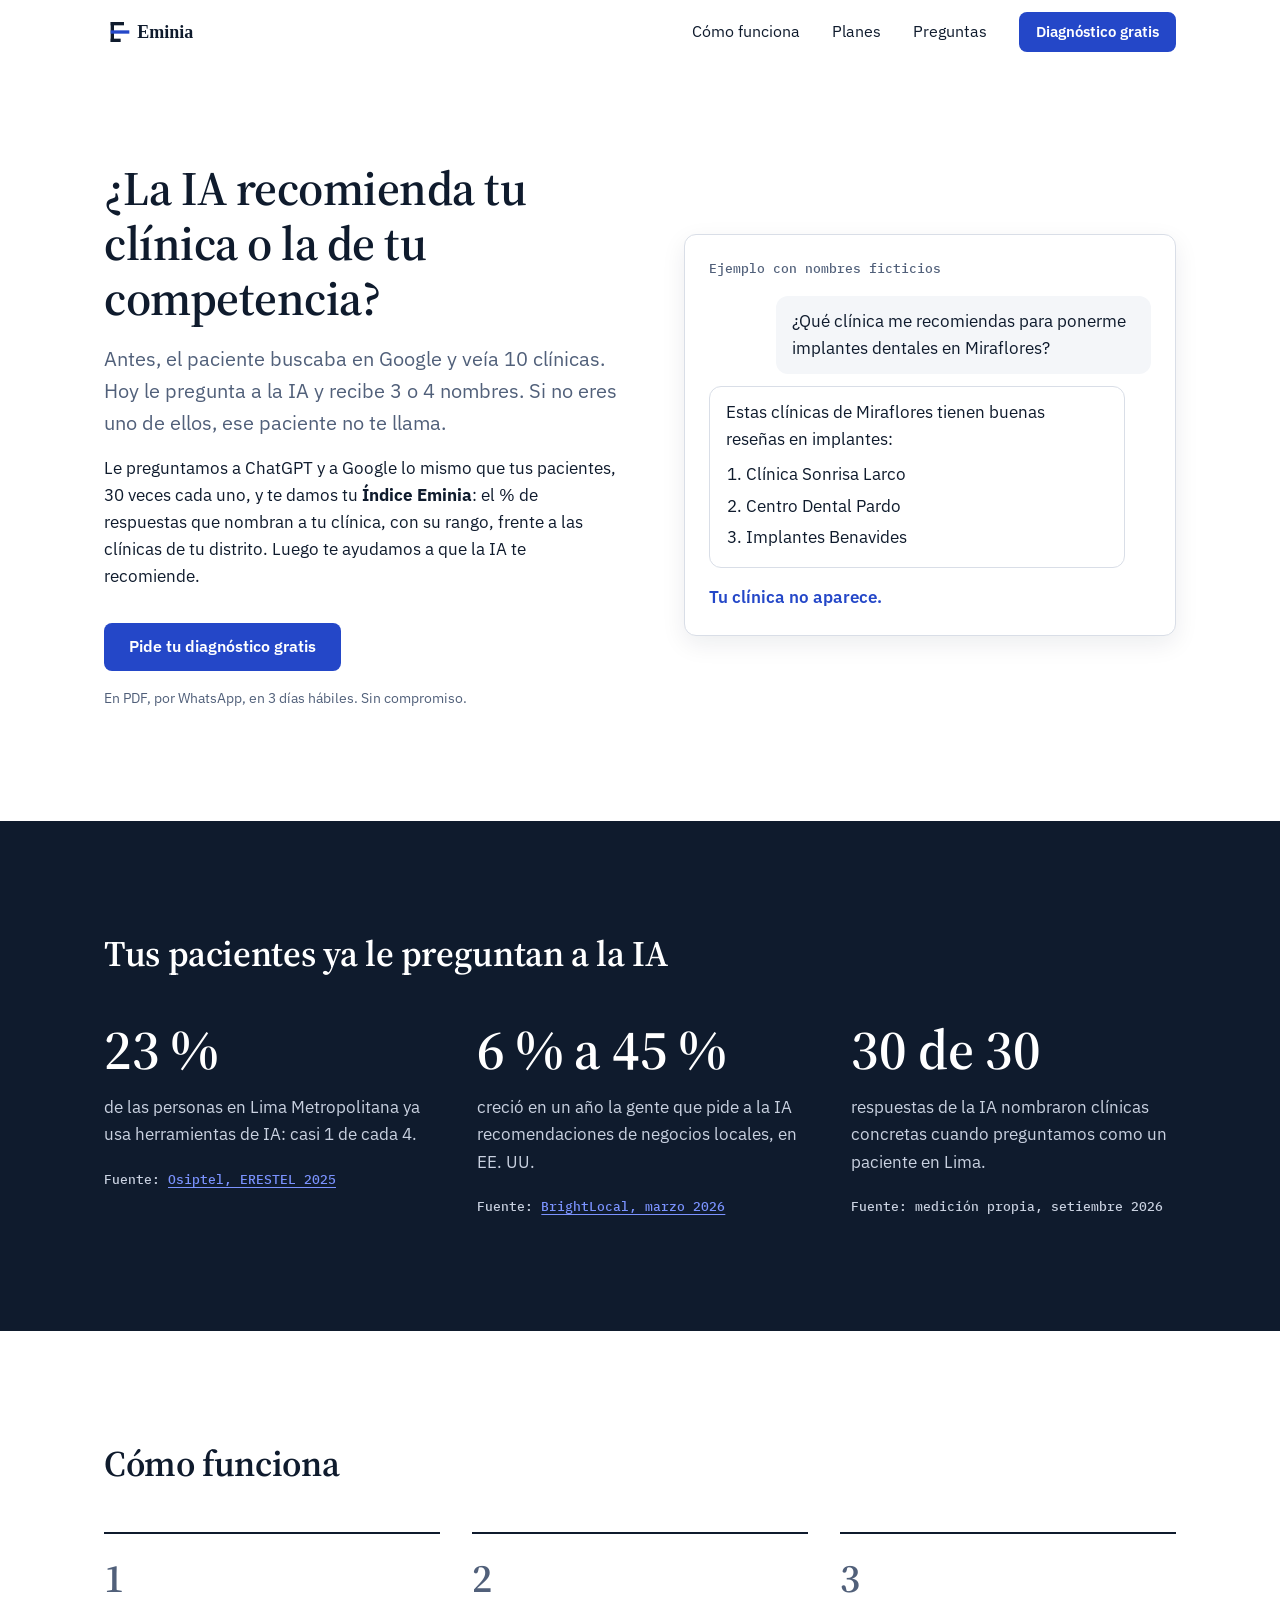
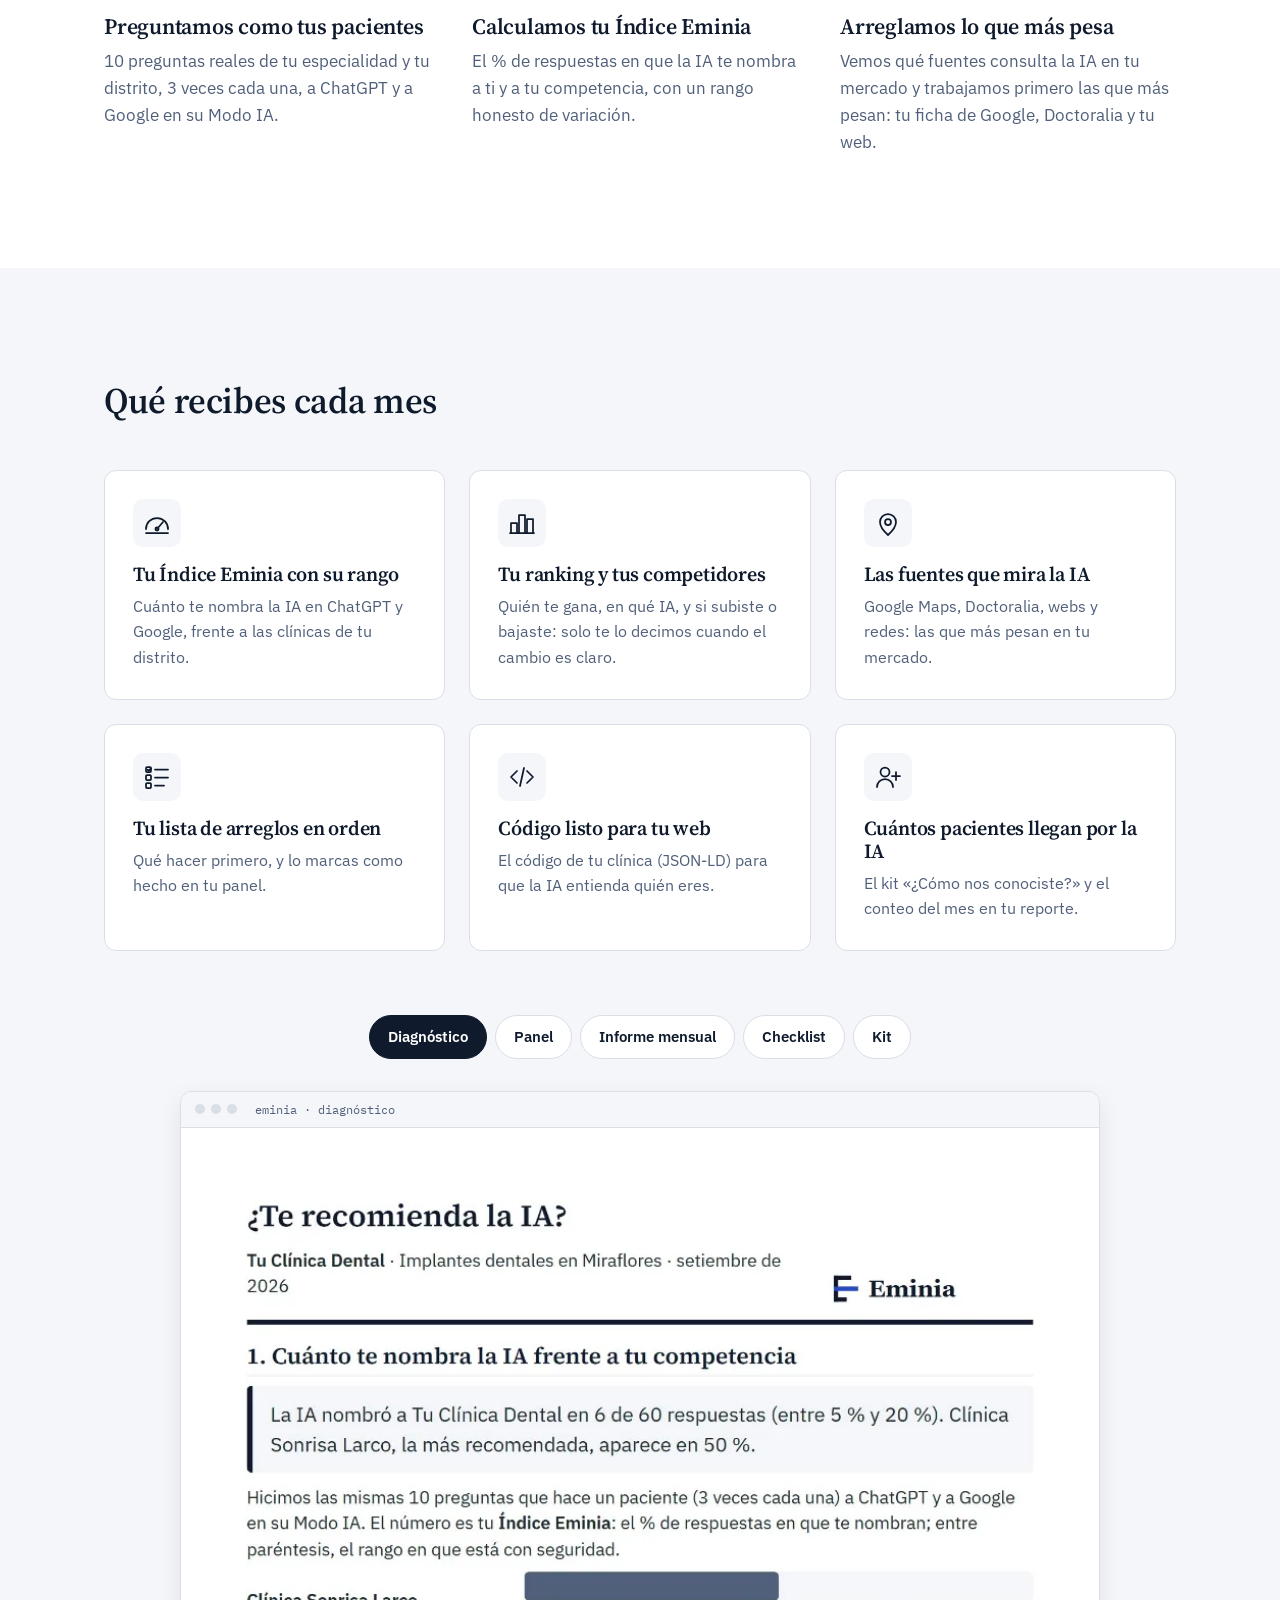
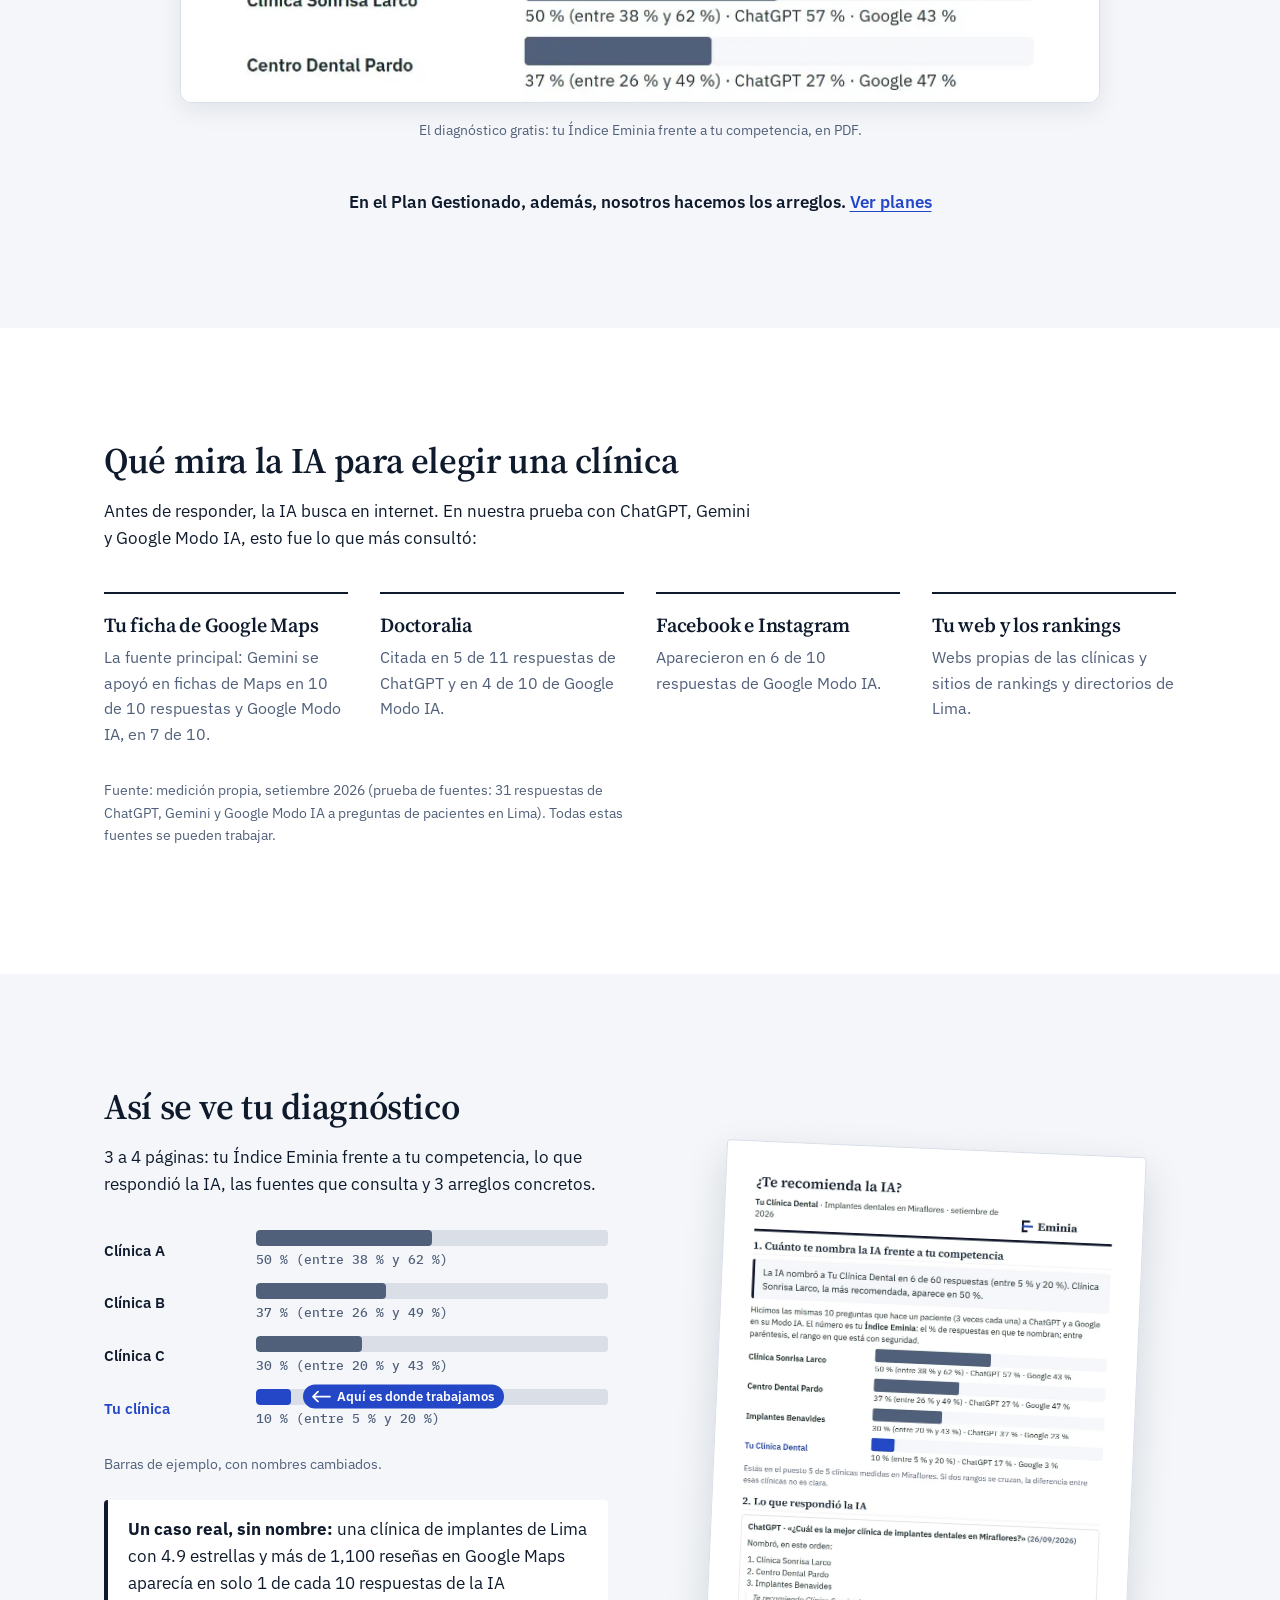
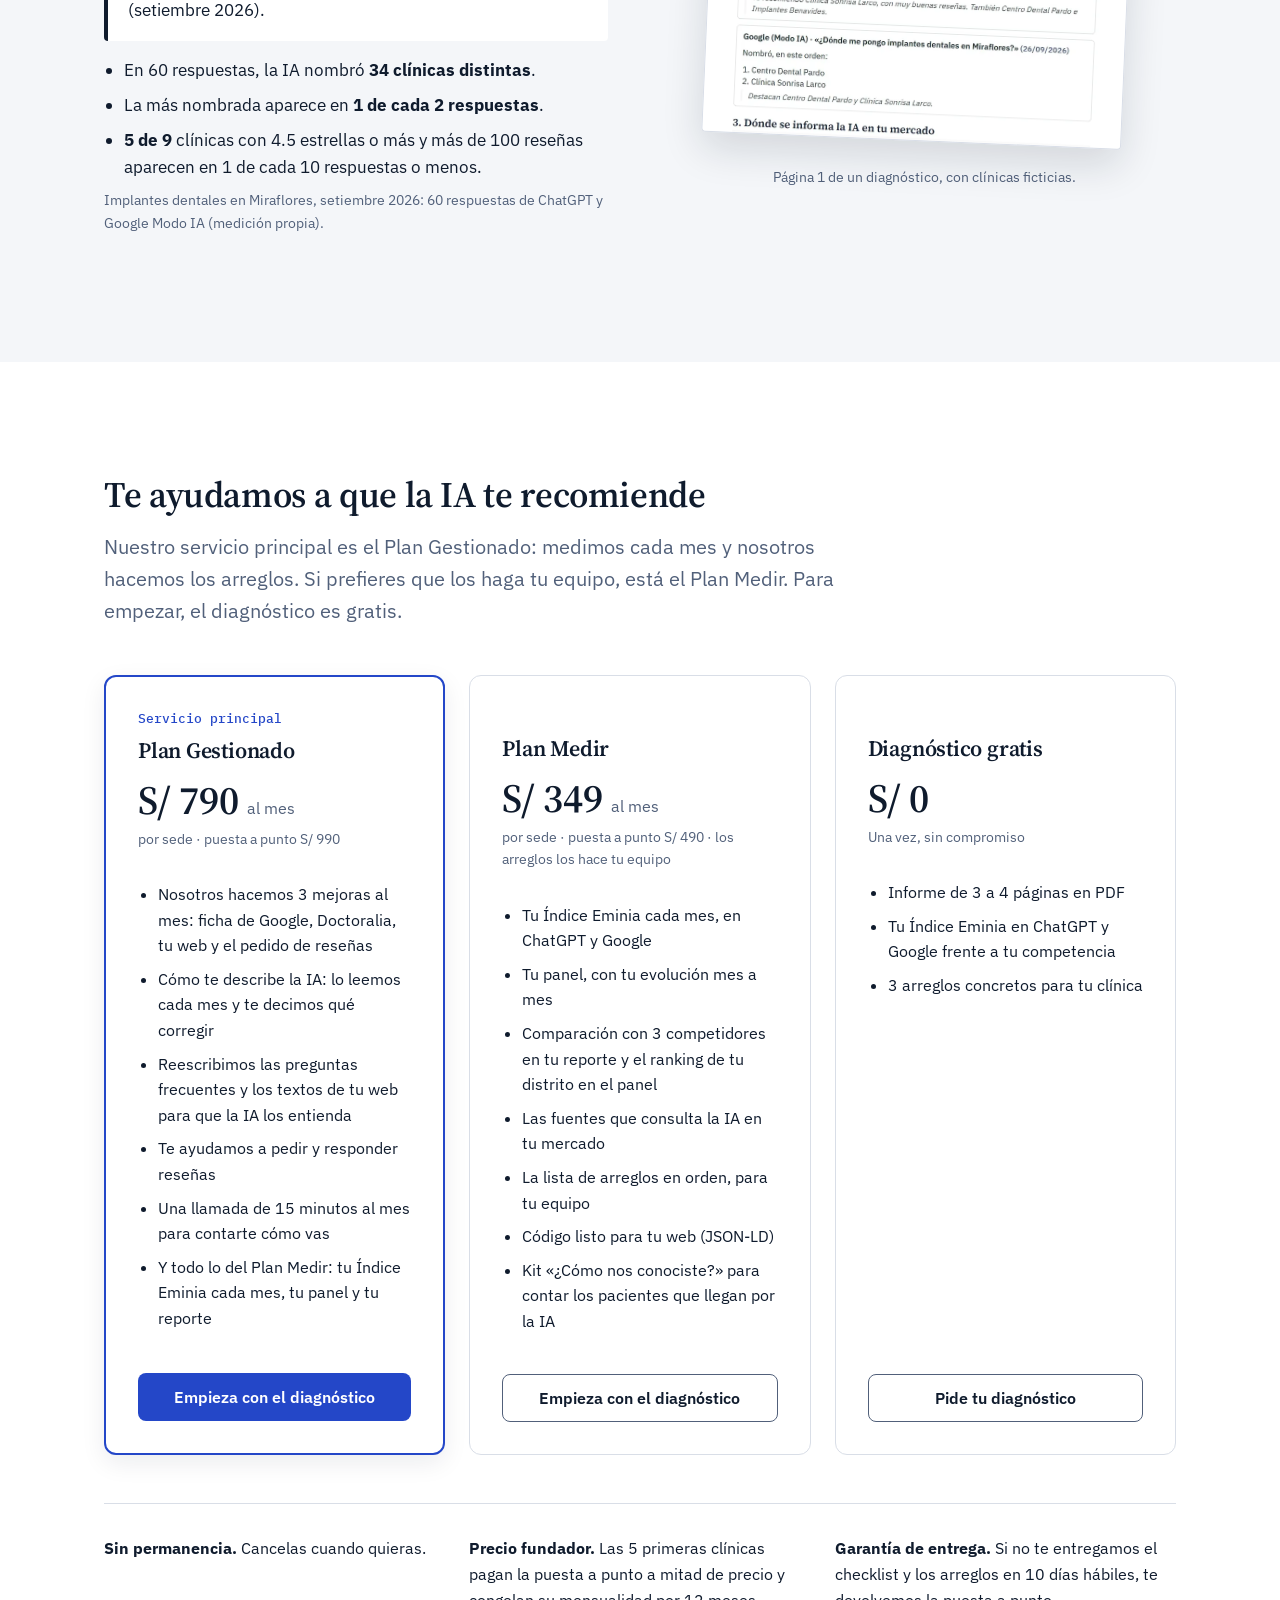
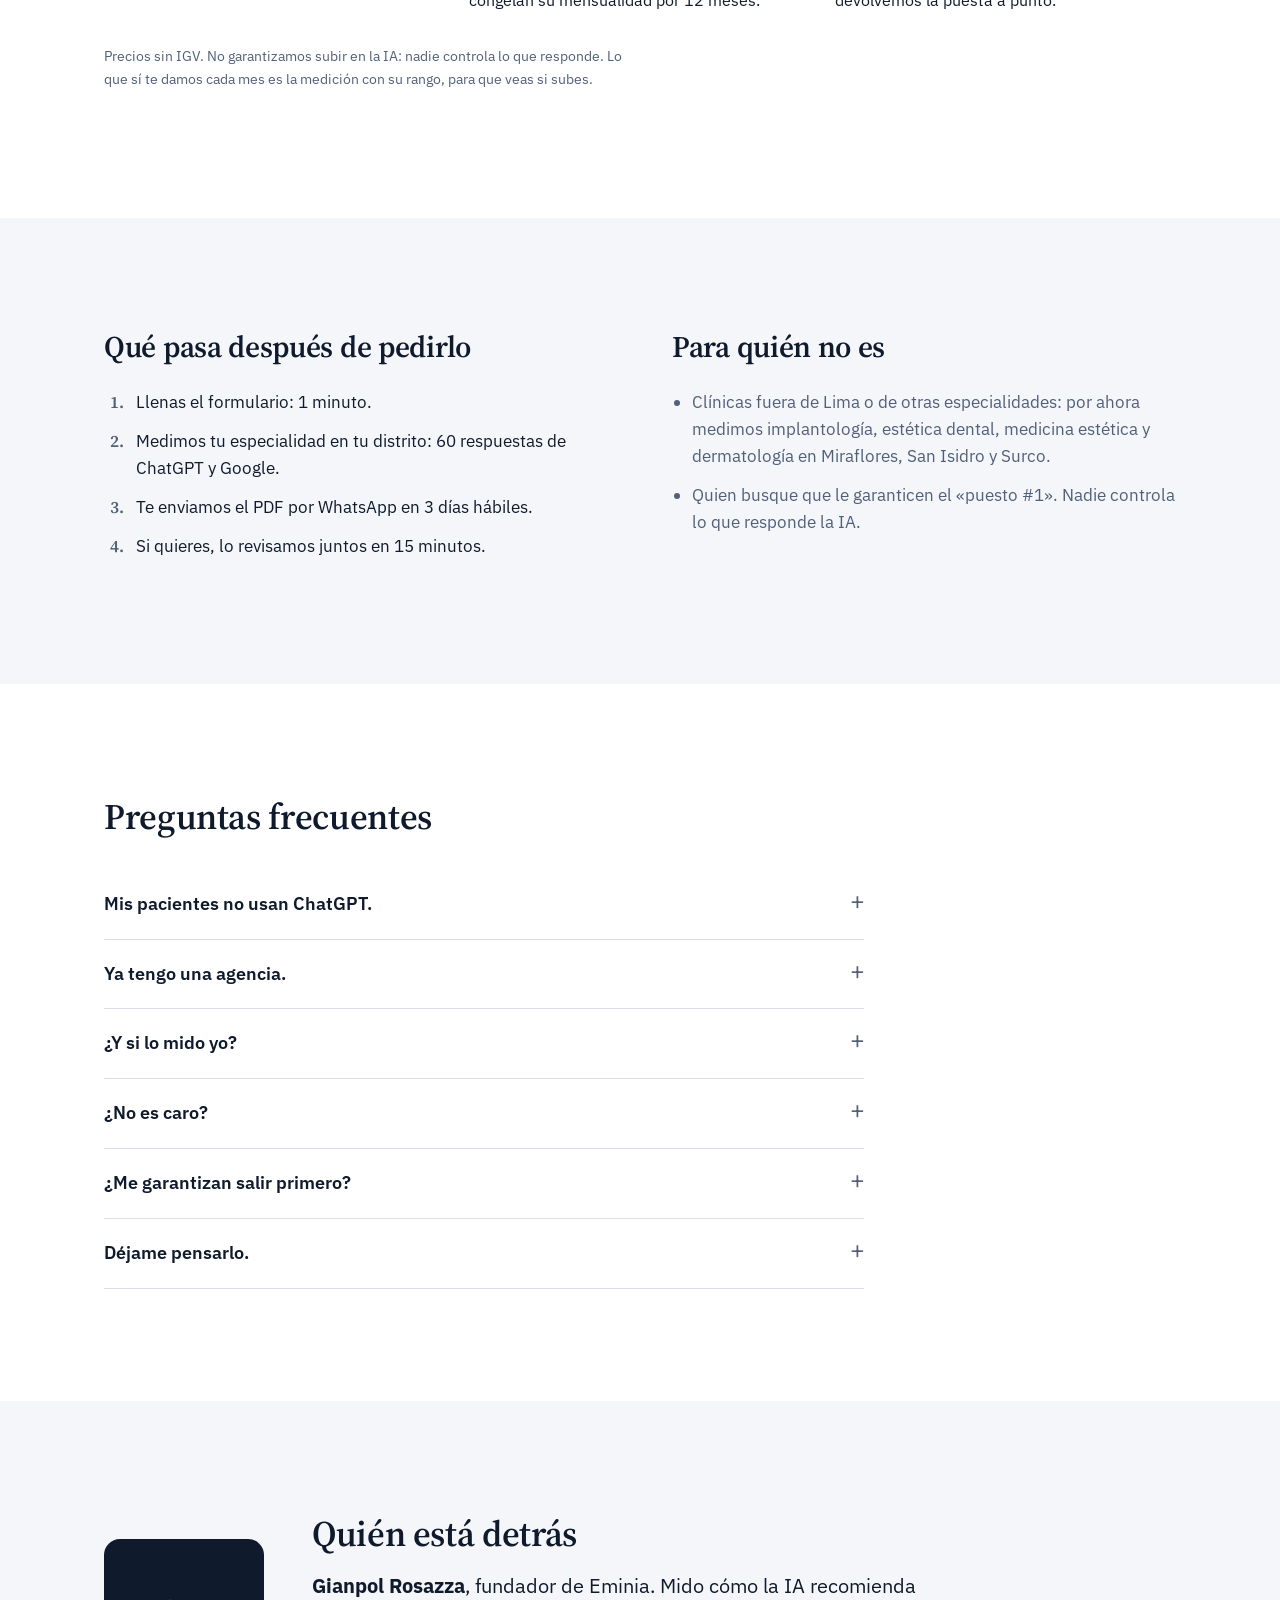
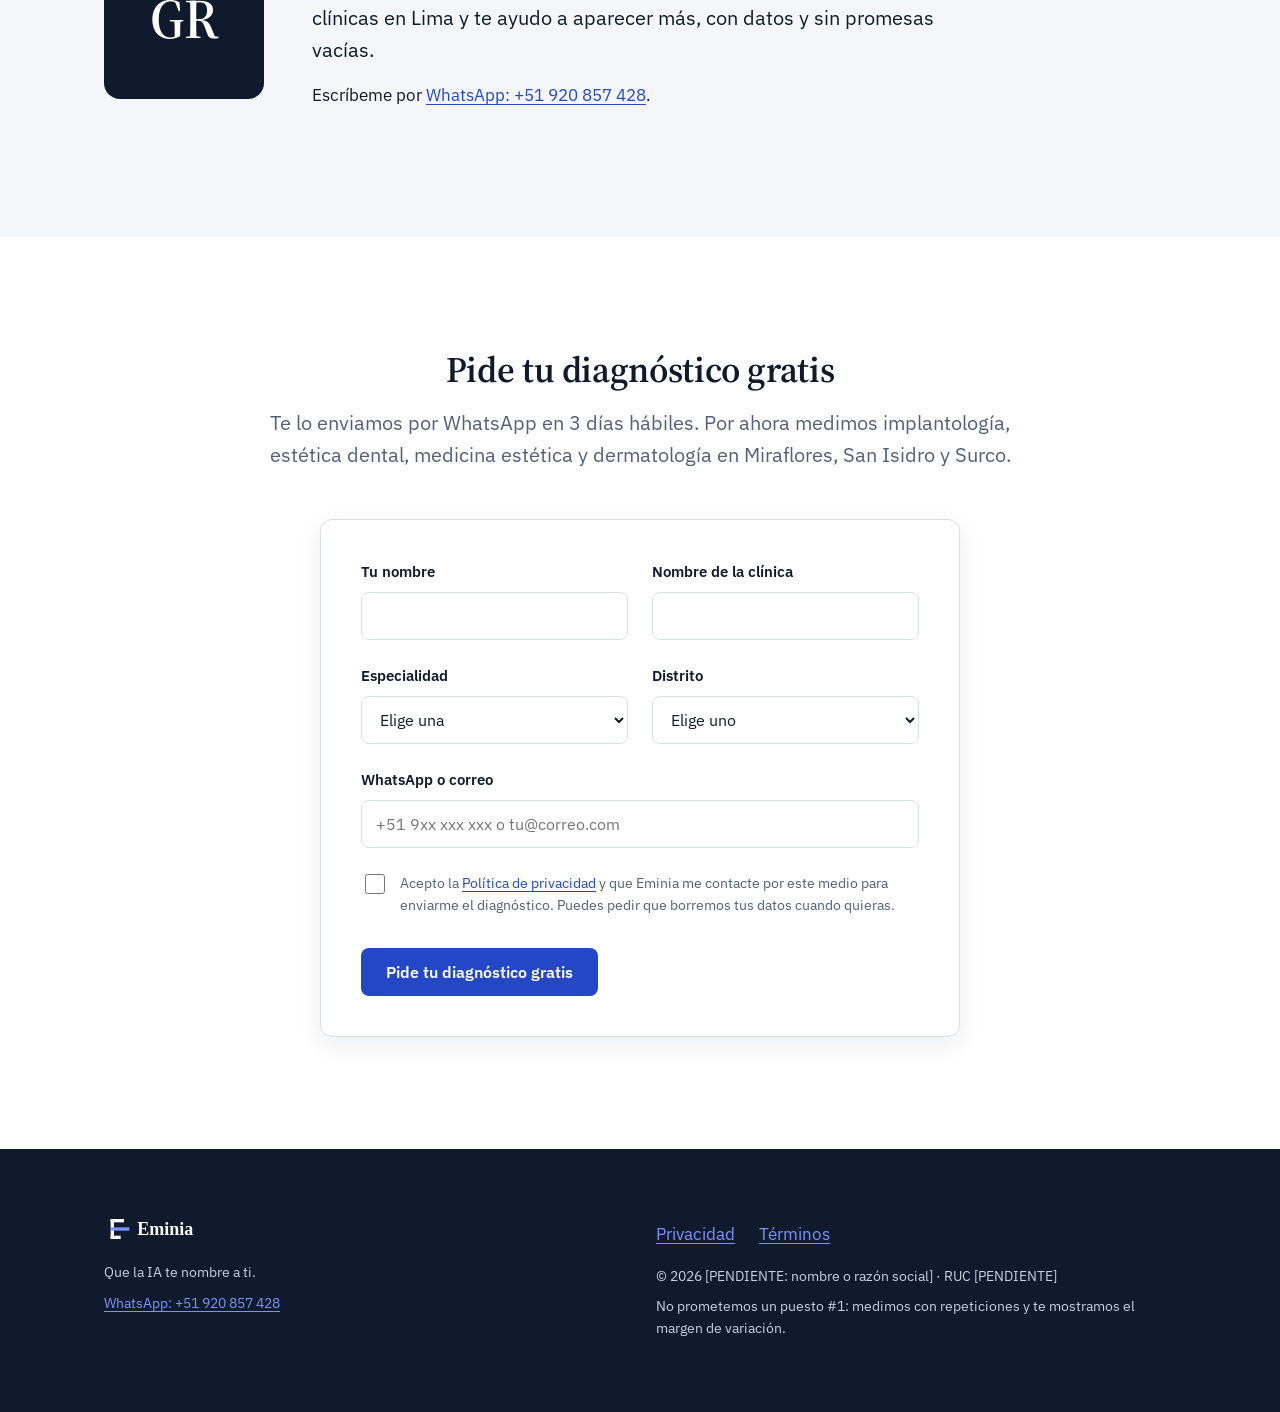
==== commit 0267a43a: "perf(C9b): report image as WebP (329 KB -> 87 KB) Co-Authored-By: Claude Opus 5.5 <noreply@anthropic" ====
--- a/web/index.html
+++ b/web/index.html
@@ -175,8 +175,8 @@
           <p class="nota">Implantes dentales en Miraflores, setiembre 2026: 60 respuestas de ChatGPT y Google Modo IA (medición propia).</p>
         </div>
         <figure class="hoja">
-          <img src="marca/informe-ejemplo.jpg" width="794" height="1123" loading="lazy"
-               alt="Página 1 de un diagnóstico de ejemplo: barras con el porcentaje de respuestas en que la IA nombra a cada clínica de implantes en Miraflores; la clínica del ejemplo aparece última, con 10 %.">
+          <picture><source srcset="marca/producto-diagnostico.webp" type="image/webp"><img src="marca/producto-diagnostico.jpg" width="900" height="1273" loading="lazy"
+               alt="Página 1 de un diagnóstico de ejemplo: barras con el porcentaje de respuestas en que la IA nombra a cada clínica de implantes en Miraflores; la clínica del ejemplo aparece última, con 10 %."></picture>
           <figcaption class="nota">Página 1 de un diagnóstico, con clínicas ficticias.</figcaption>
         </figure>
       </div>
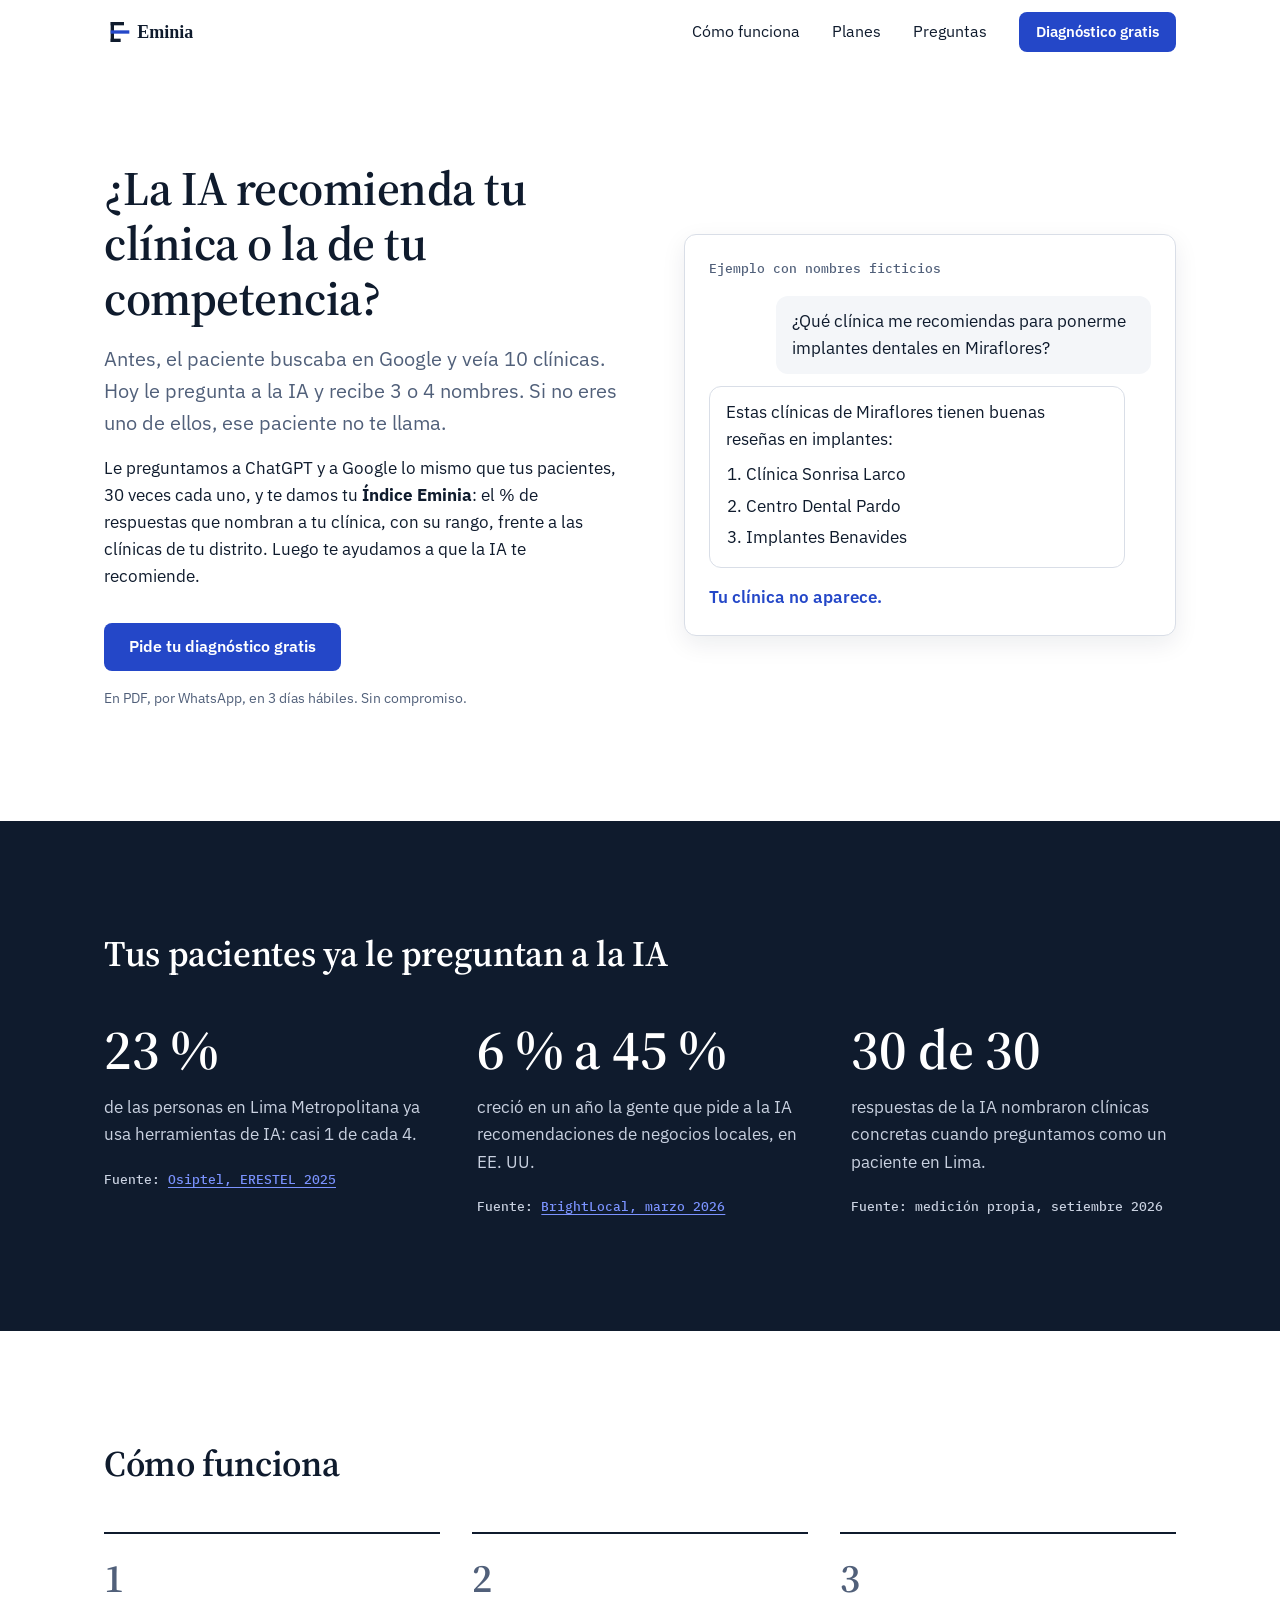
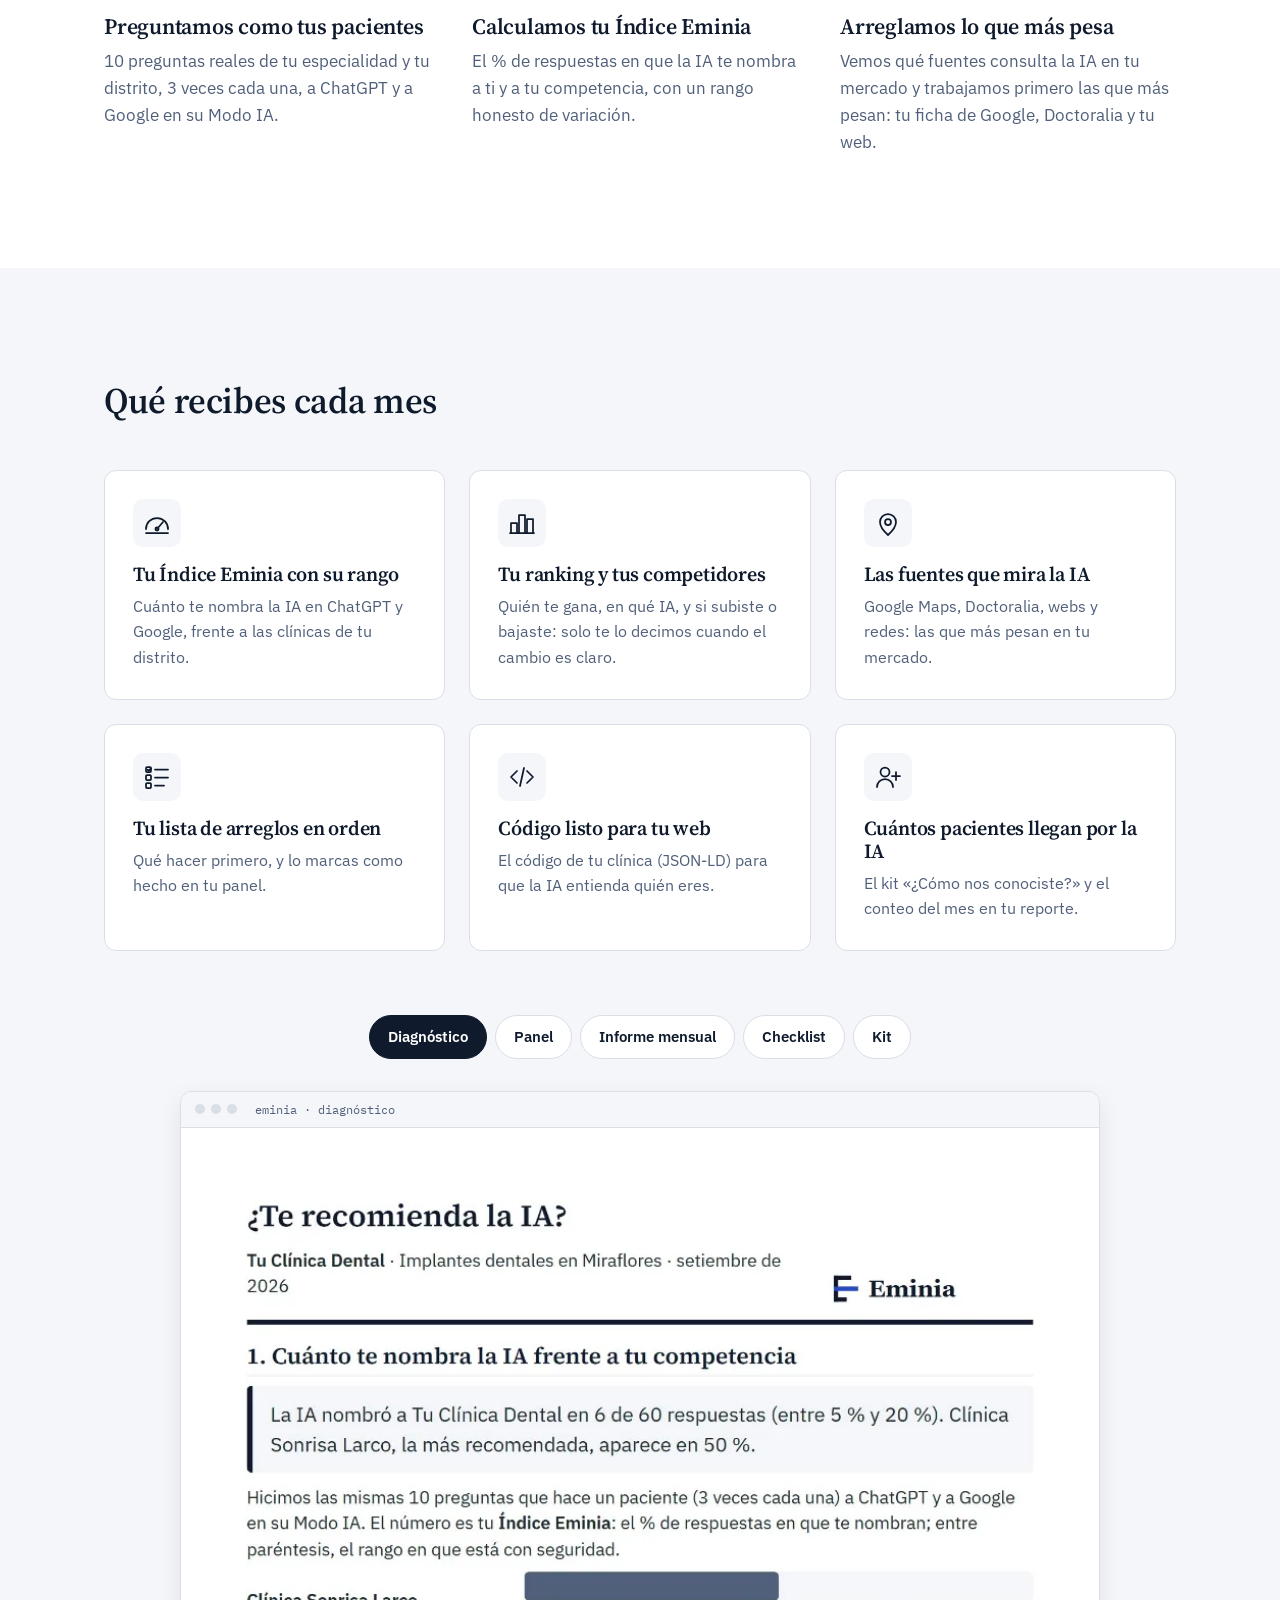
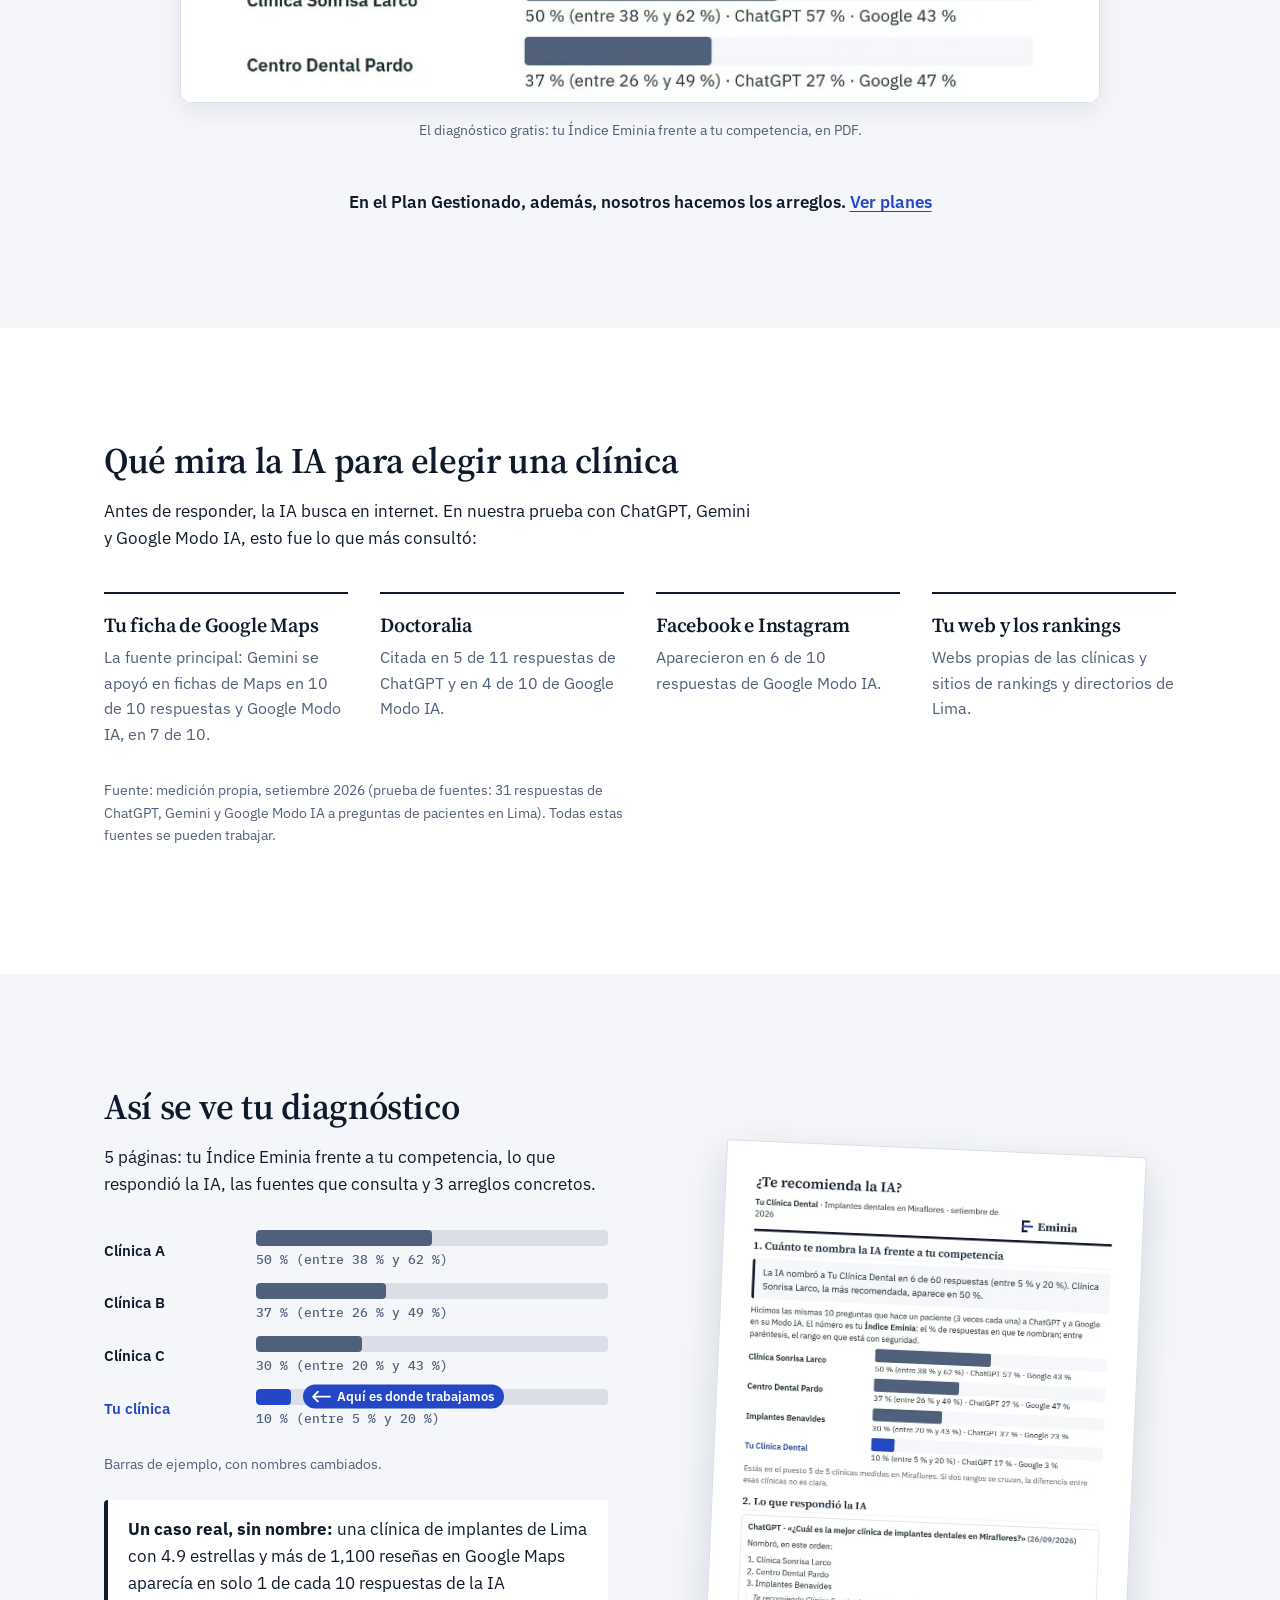
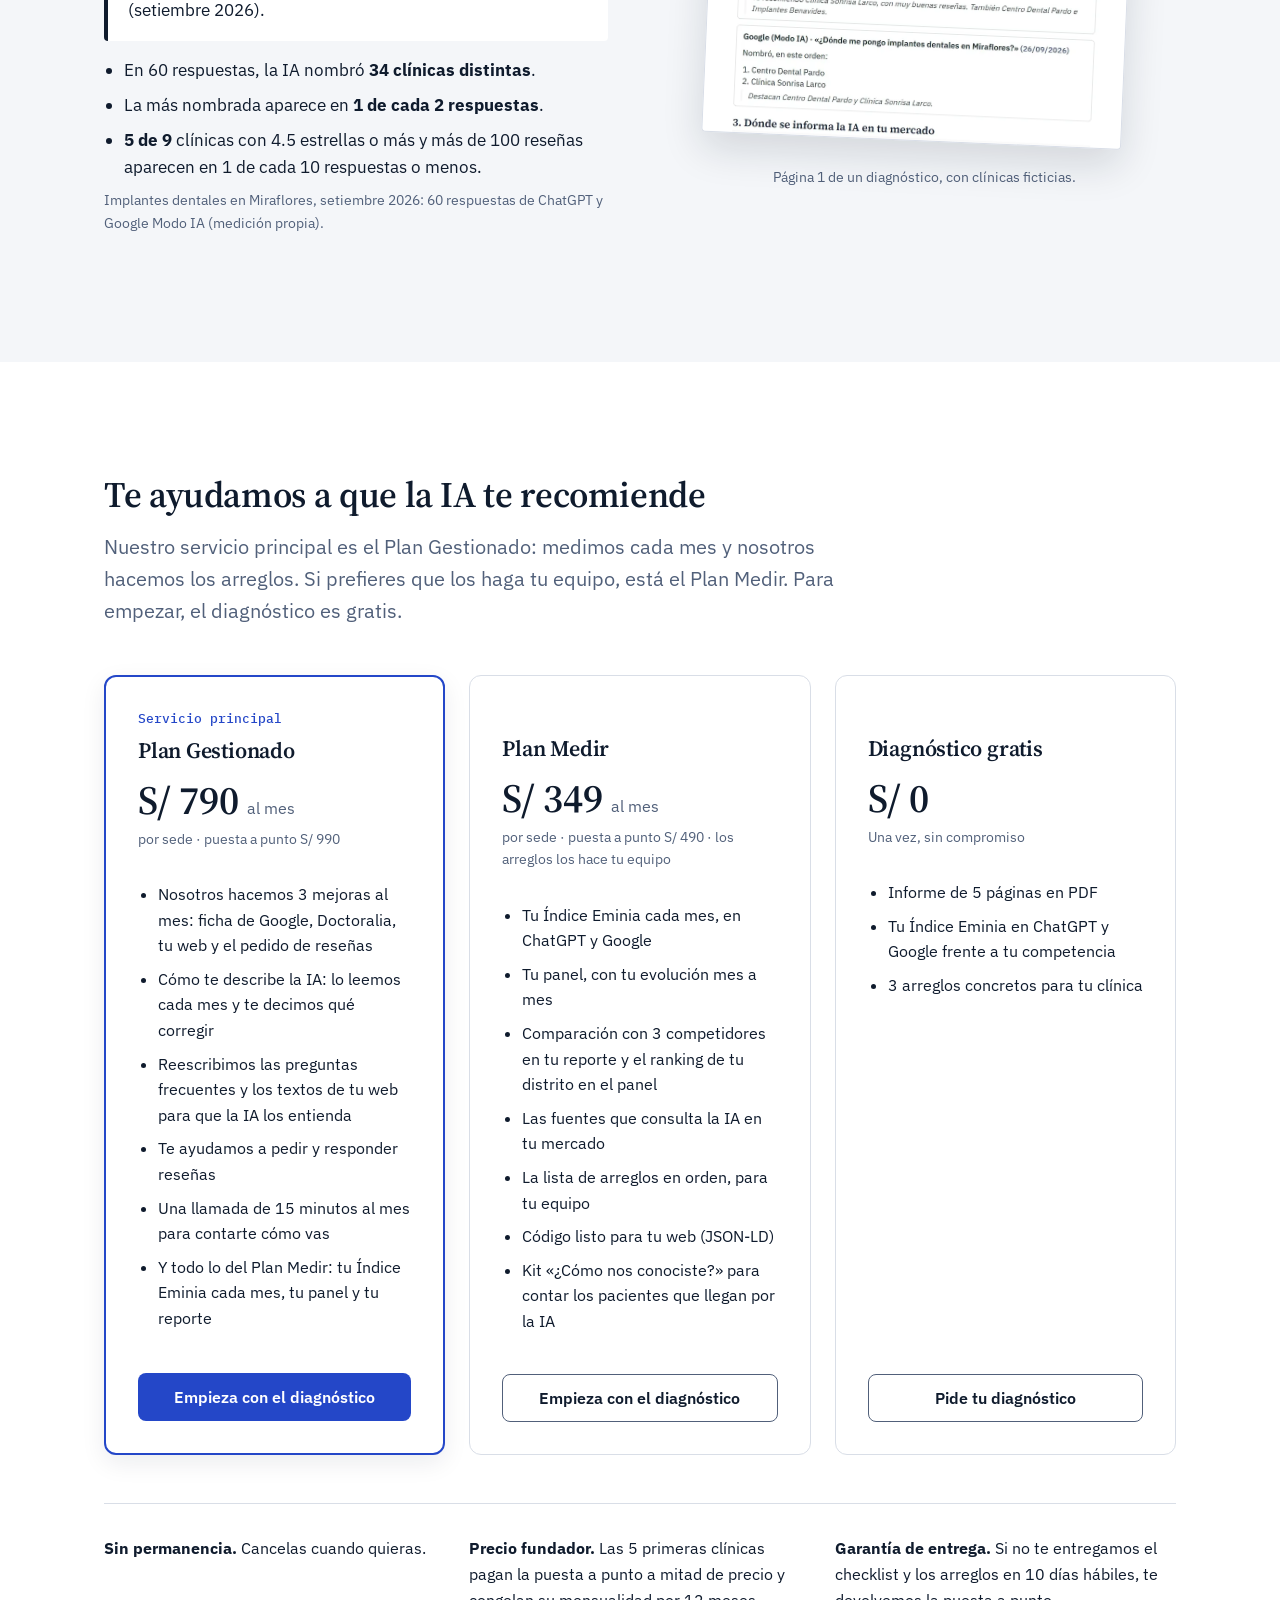
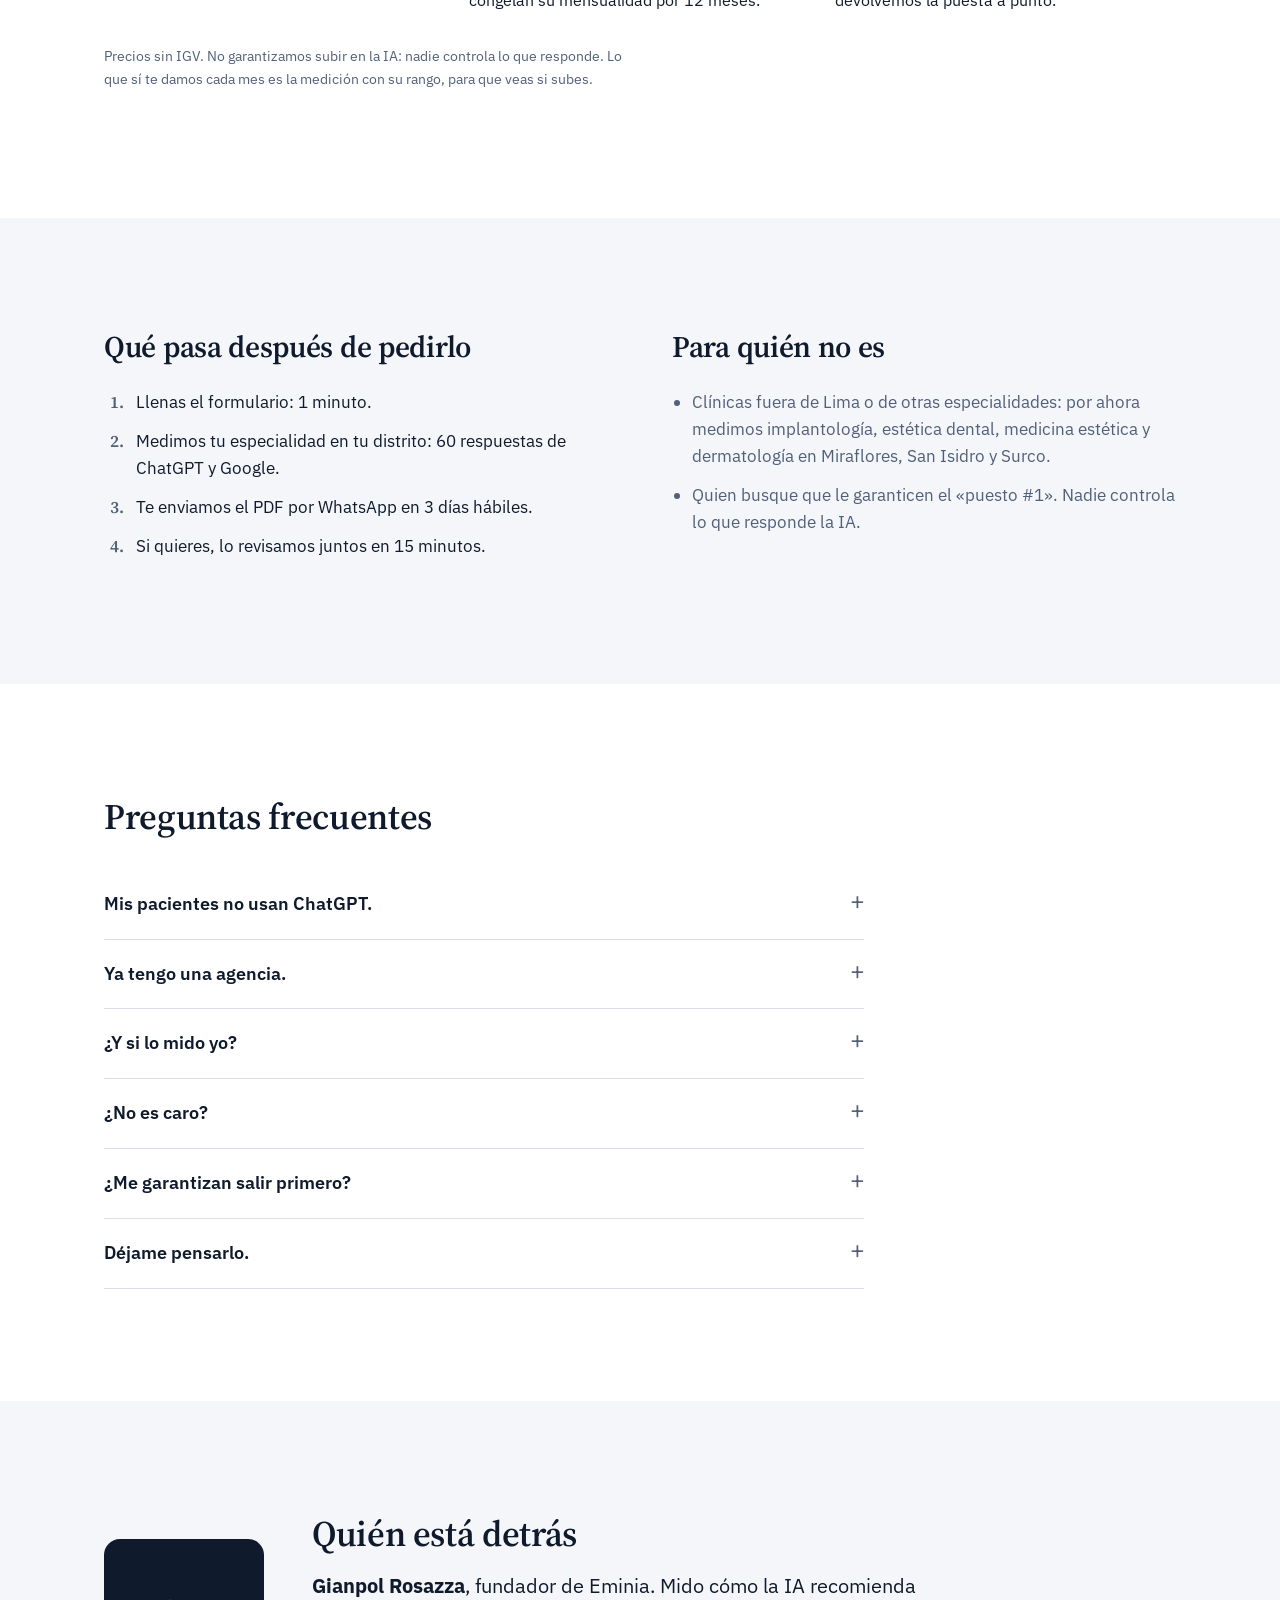
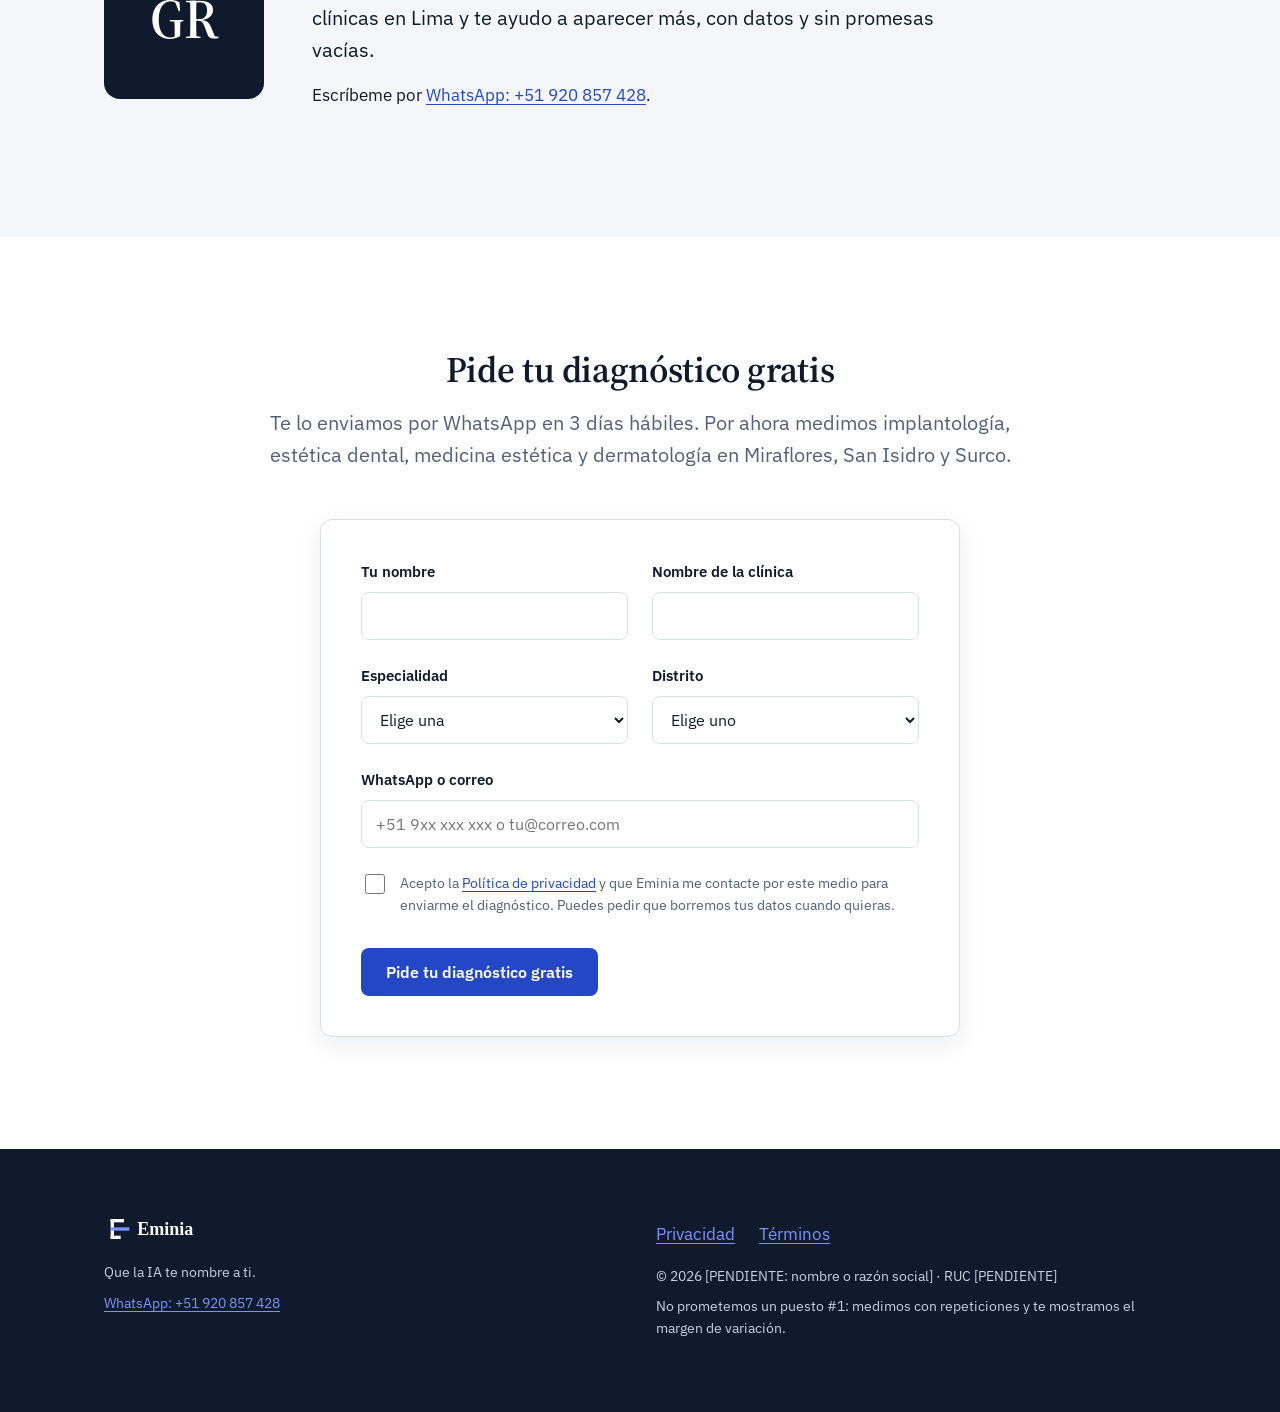
==== commit a7133cd8: "feat(C9b): deeper free diagnostic (C-008) - why the AI chose the competition: literal sentences from" ====
--- a/web/index.html
+++ b/web/index.html
@@ -158,7 +158,7 @@
       <div class="envoltura aparece">
         <div>
           <h2 id="h-informe">Así se ve tu diagnóstico</h2>
-          <p>3 a 4 páginas: tu Índice Eminia frente a tu competencia, lo que respondió la IA, las fuentes que consulta y 3 arreglos concretos.</p>
+          <p>5 páginas: tu Índice Eminia frente a tu competencia, lo que respondió la IA, las fuentes que consulta y 3 arreglos concretos.</p>
           <div class="barras" aria-label="Ejemplo: Índice Eminia de cada clínica">
             <div class="barra"><span class="nombre">Clínica A</span><div><div class="riel"><div class="relleno" style="--valor:50%"></div></div><div class="rango">50 % (entre 38 % y 62 %)</div></div></div>
             <div class="barra"><span class="nombre">Clínica B</span><div><div class="riel"><div class="relleno" style="--valor:37%"></div></div><div class="rango">37 % (entre 26 % y 49 %)</div></div></div>
@@ -224,7 +224,7 @@
             <p class="precio">S/ 0</p>
             <p class="setup">Una vez, sin compromiso</p>
             <ul>
-              <li>Informe de 3 a 4 páginas en PDF</li>
+              <li>Informe de 5 páginas en PDF</li>
               <li>Tu Índice Eminia en ChatGPT y Google frente a tu competencia</li>
               <li>3 arreglos concretos para tu clínica</li>
             </ul>
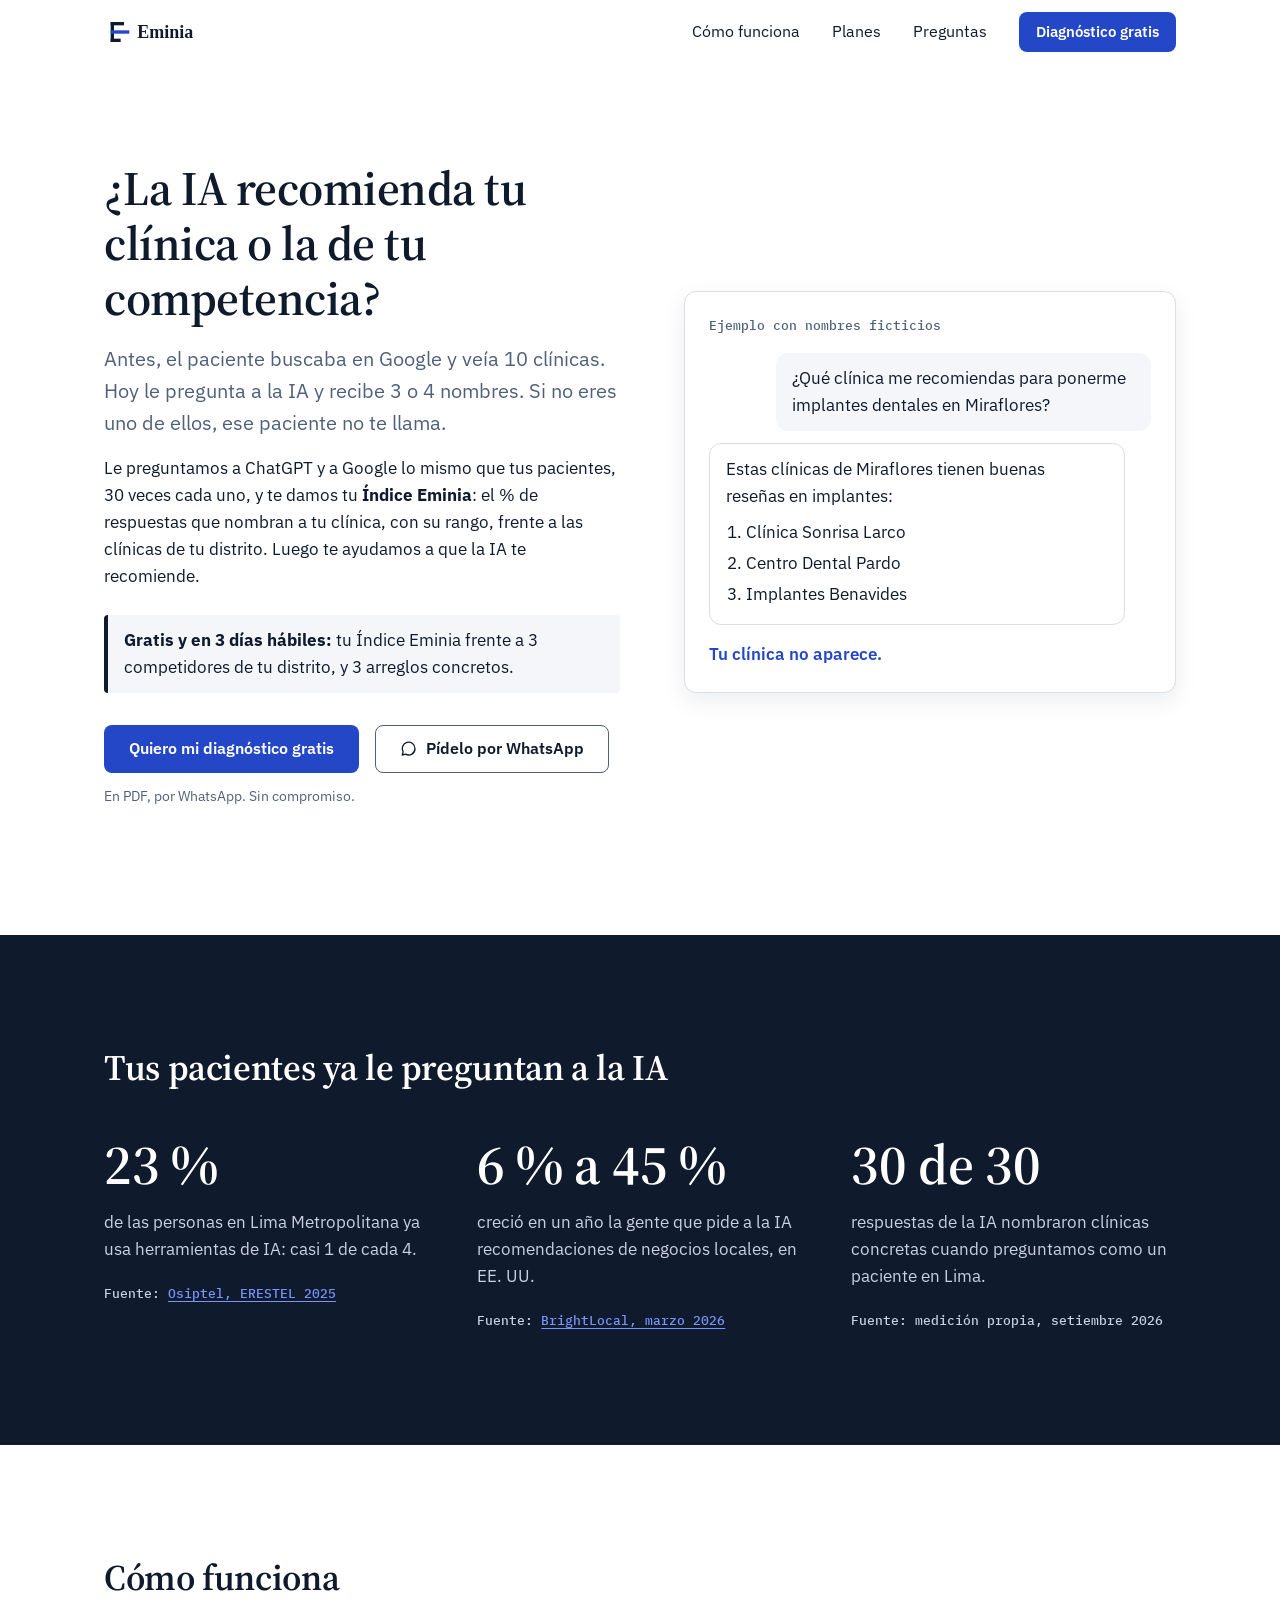
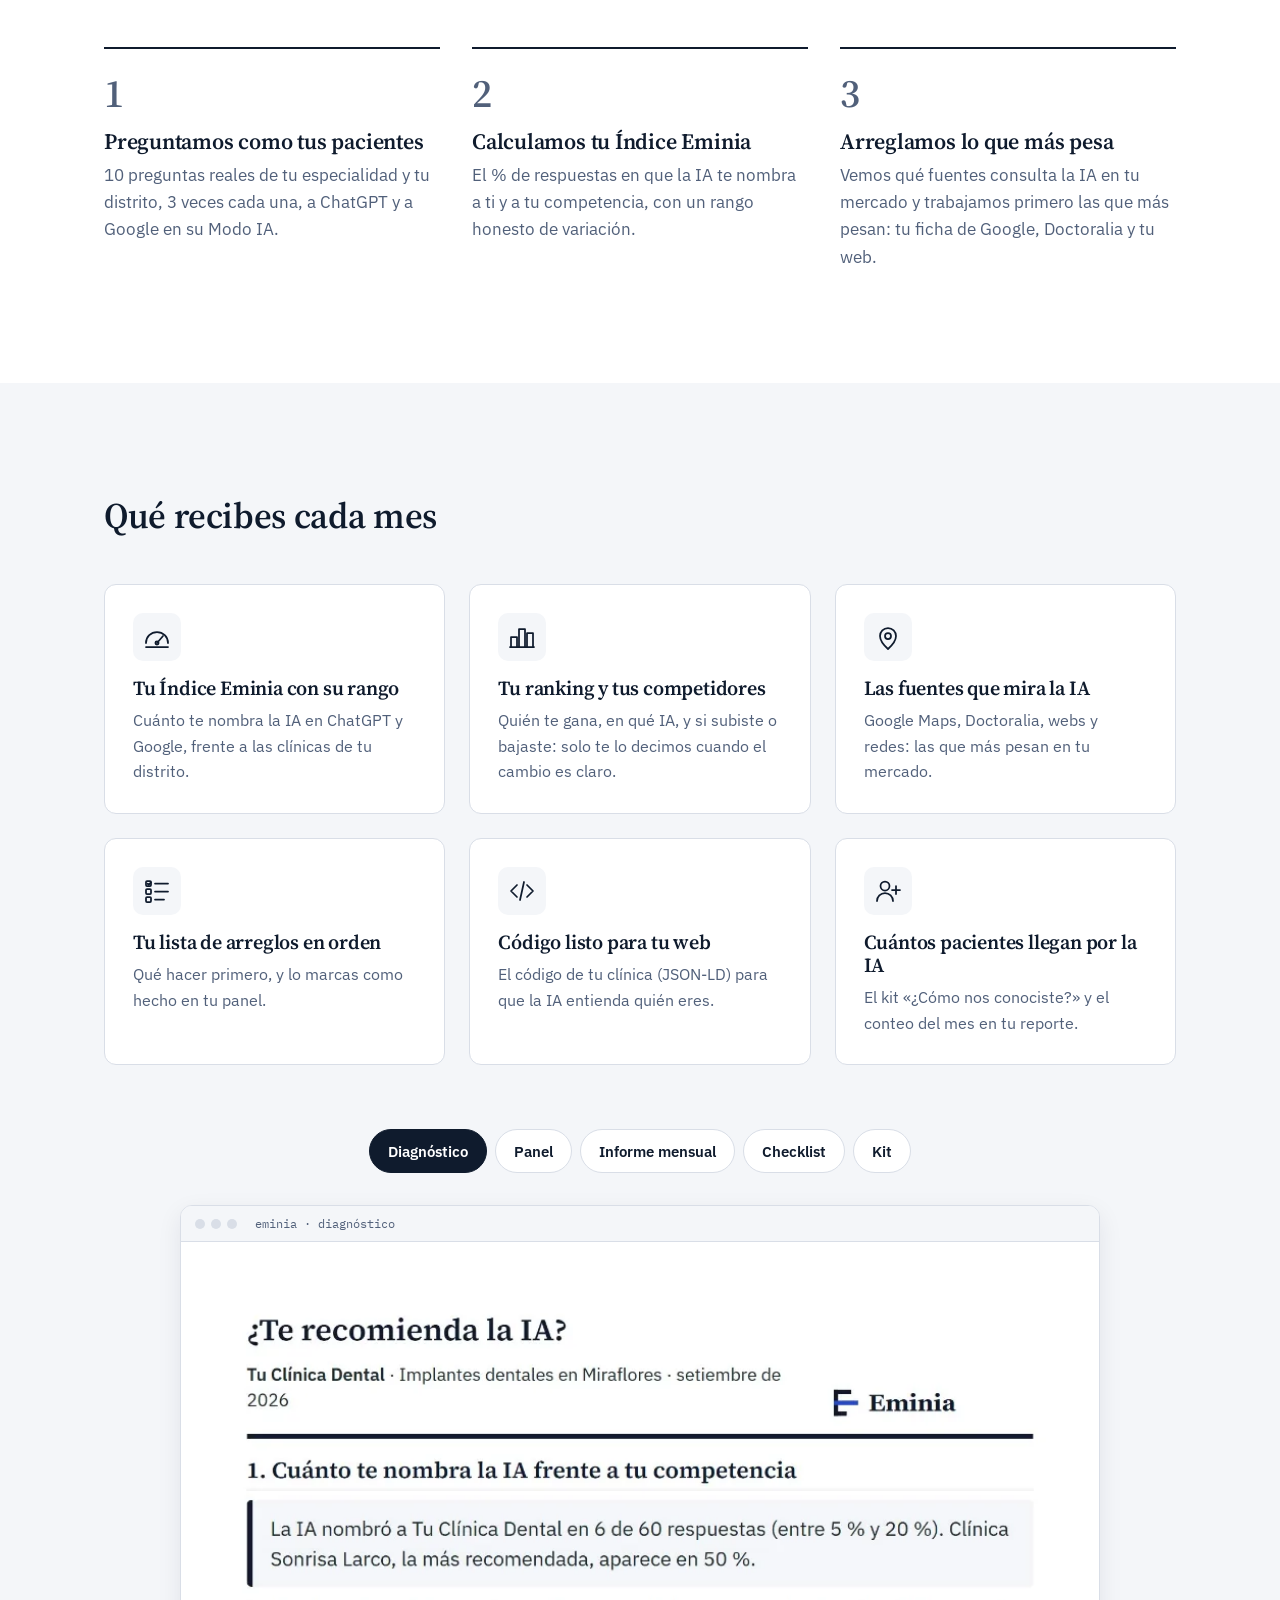
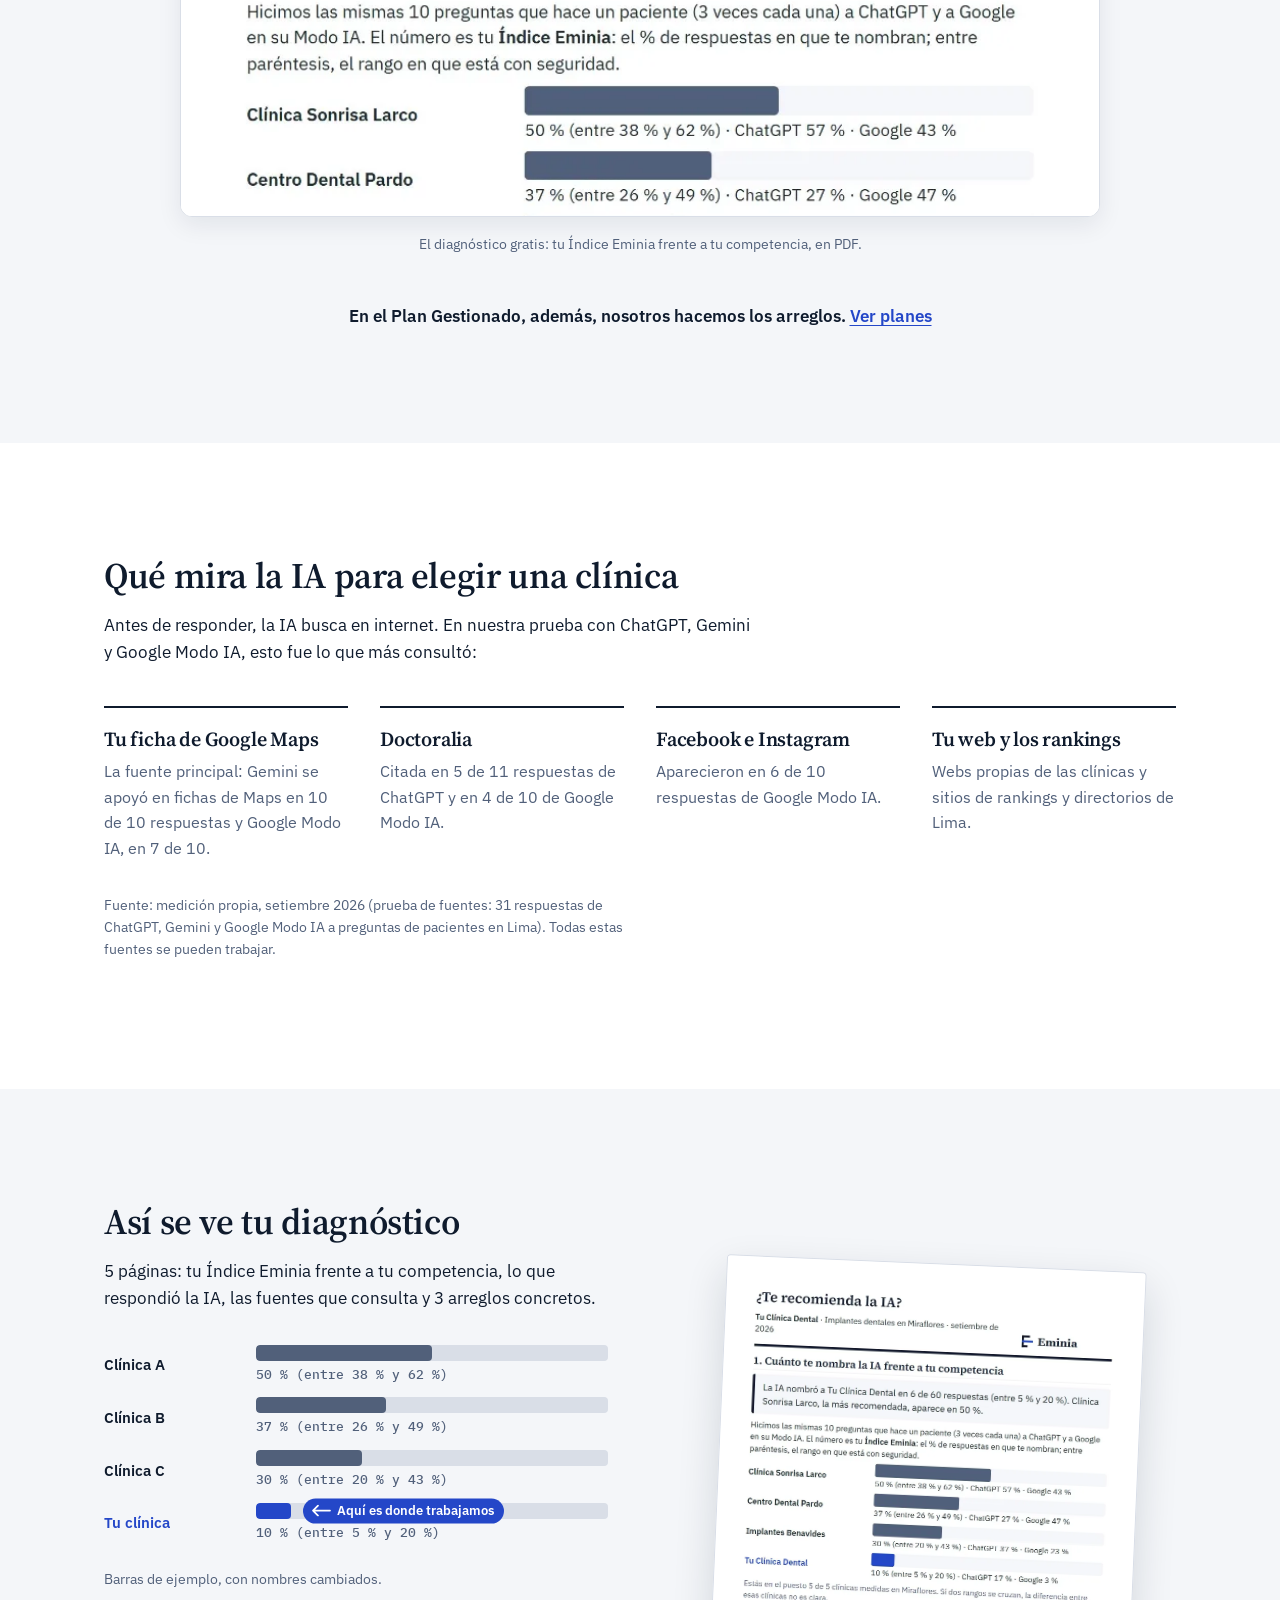
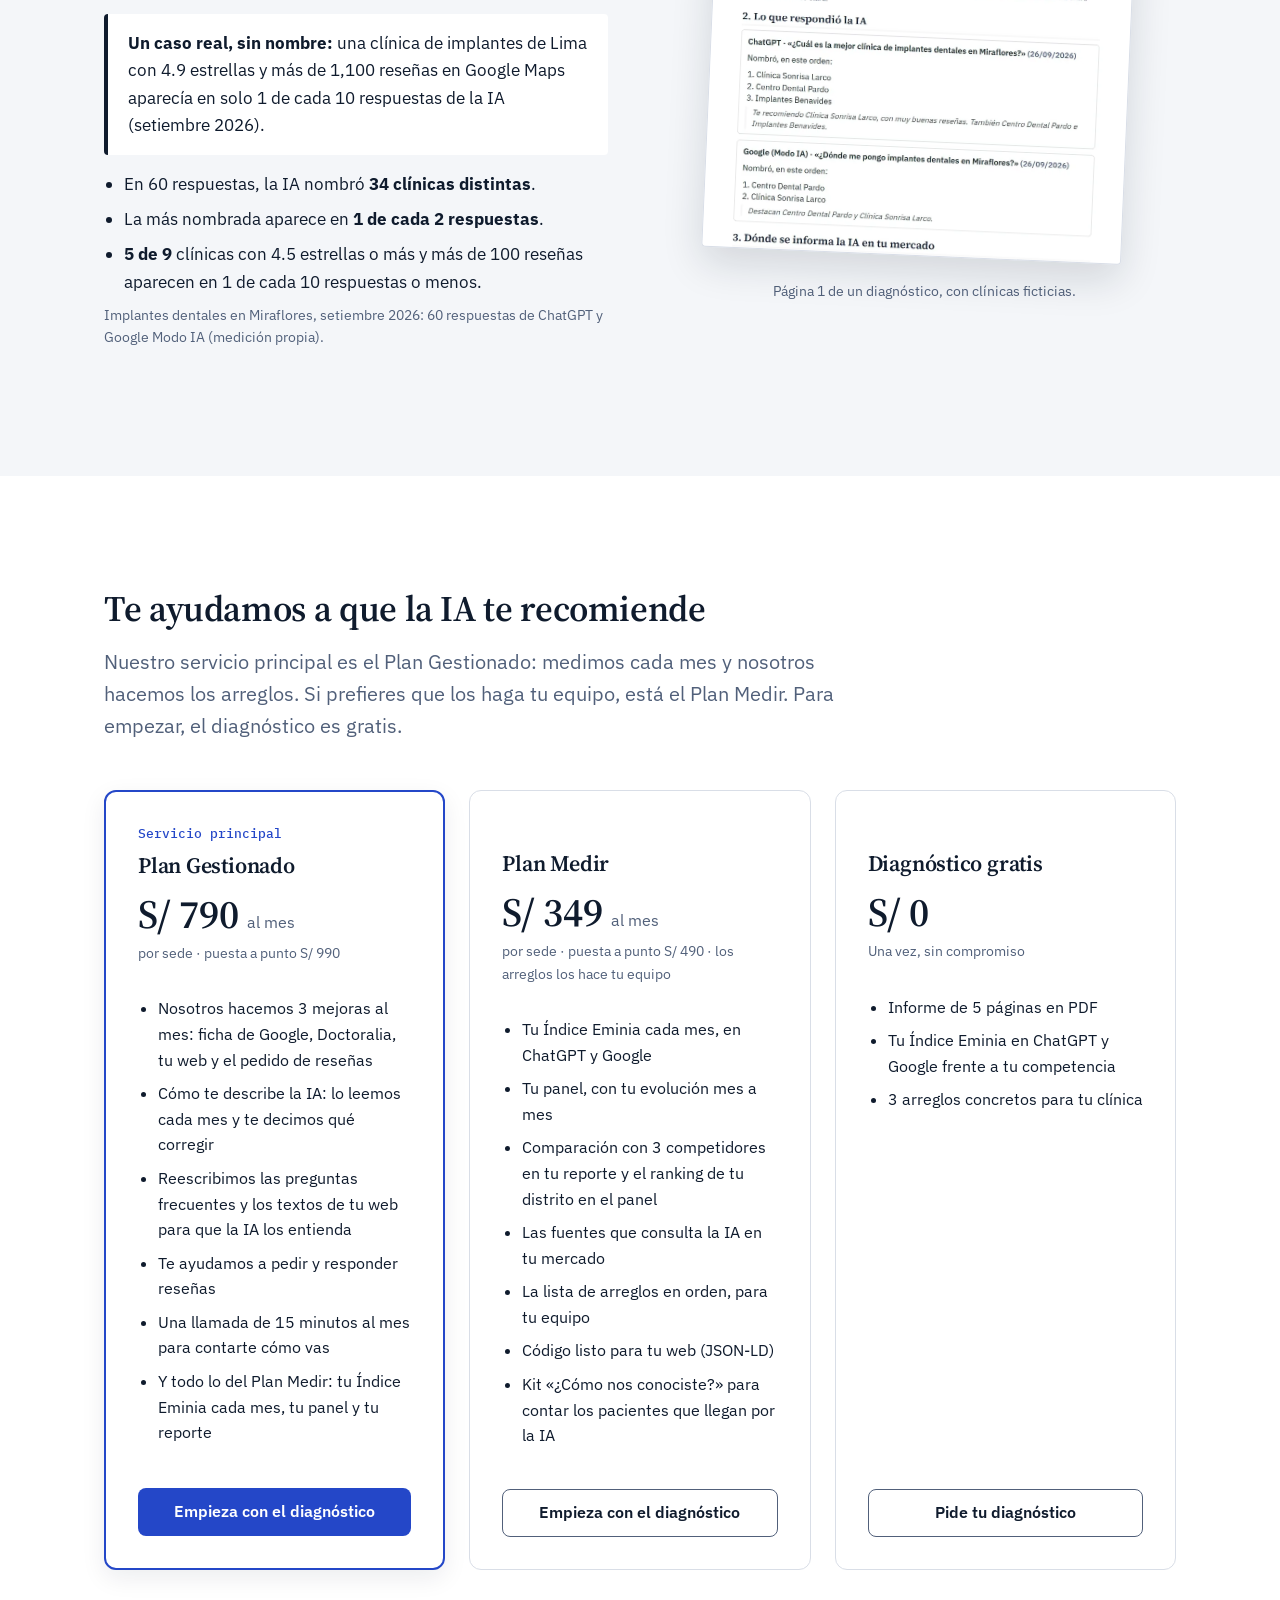
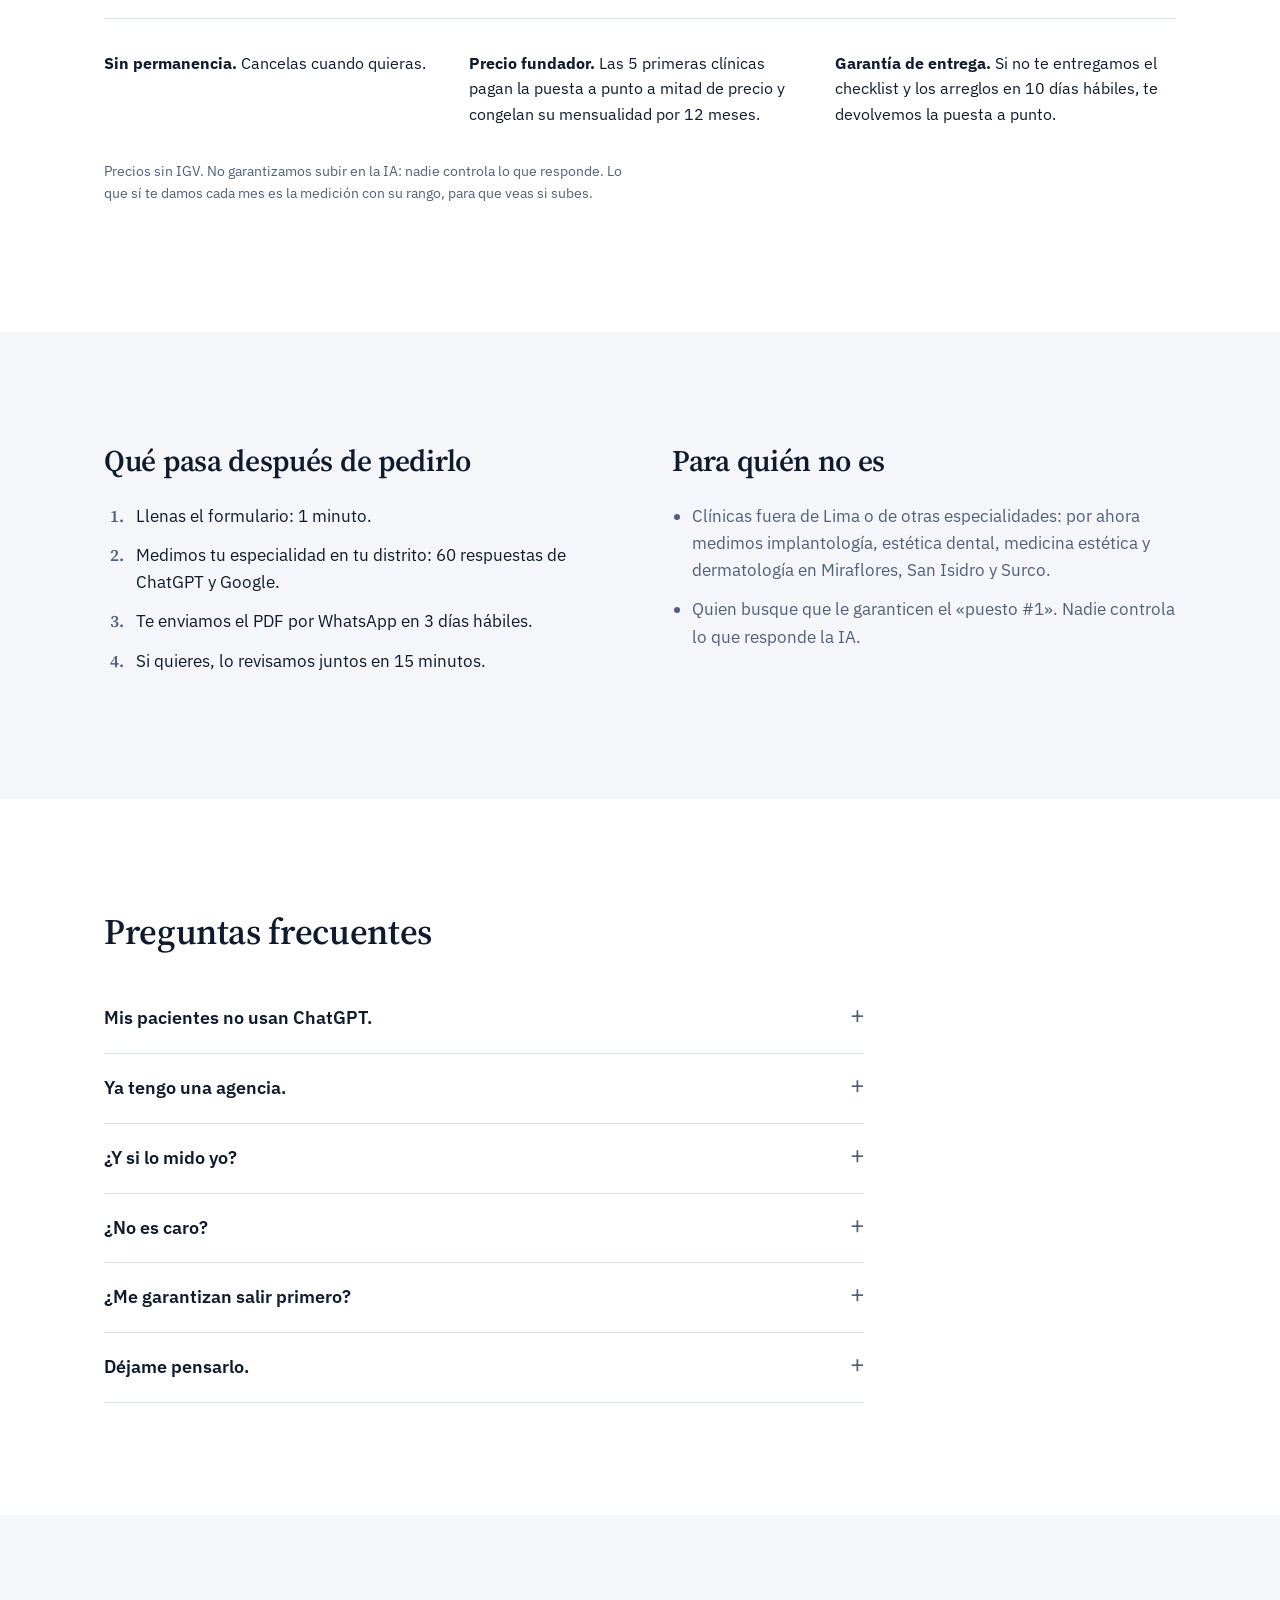
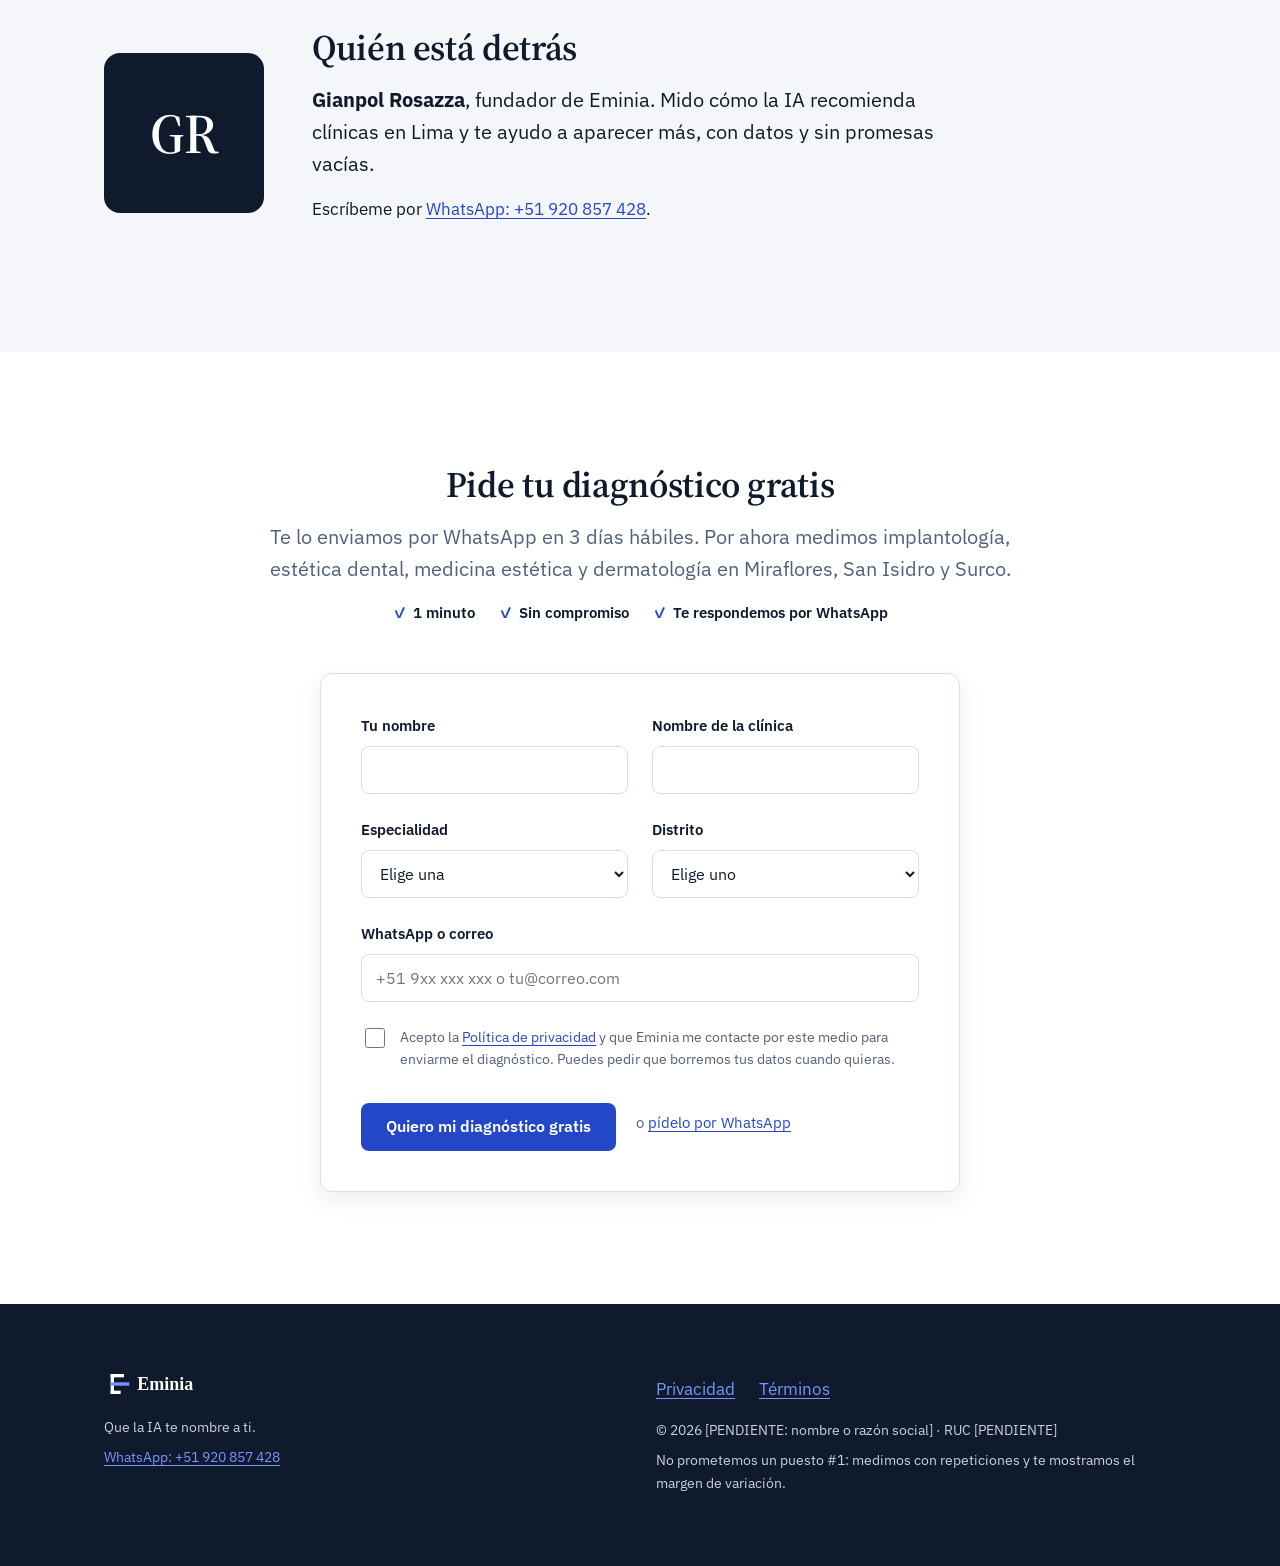
==== commit f4eaaaa5: "feat(C9b): WhatsApp request, concrete offer and friendlier form; missing pages only where the clinic" ====
--- a/web/index.html
+++ b/web/index.html
@@ -30,10 +30,12 @@
           <h1>¿La IA recomienda tu clínica o la de tu competencia?</h1>
           <p class="intro">Antes, el paciente buscaba en Google y veía 10 clínicas. Hoy le pregunta a la IA y recibe 3 o 4 nombres. Si no eres uno de ellos, ese paciente no te llama.</p>
           <p>Le preguntamos a ChatGPT y a Google lo mismo que tus pacientes, 30 veces cada uno, y te damos tu <strong>Índice Eminia</strong>: el % de respuestas que nombran a tu clínica, con su rango, frente a las clínicas de tu distrito. Luego te ayudamos a que la IA te recomiende.</p>
+          <p class="oferta"><strong>Gratis y en 3 días hábiles:</strong> tu Índice Eminia frente a 3 competidores de tu distrito, y 3 arreglos concretos.</p>
           <div class="acciones">
-            <a class="boton principal" href="#pedir">Pide tu diagnóstico gratis</a>
-            <p class="nota">En PDF, por WhatsApp, en 3 días hábiles. Sin compromiso.</p>
-          </div>
+            <a class="boton principal" href="#pedir">Quiero mi diagnóstico gratis</a>
+            <a class="boton secundario whatsapp" href="https://wa.me/51920857428?text=Hola%2C%20quiero%20mi%20diagn%C3%B3stico%20gratis%20de%20Eminia.%20Mi%20cl%C3%ADnica%20es%3A%20%5Bnombre%5D%2C%20en%20%5Bdistrito%5D." rel="noopener" target="_blank"><svg viewBox="0 0 24 24" width="18" height="18" aria-hidden="true" fill="none" stroke="currentColor" stroke-width="1.75" stroke-linecap="round" stroke-linejoin="round"><path d="M20 11.5a8.5 8.5 0 0 1-12.6 7.4L3 20l1.2-4.2A8.5 8.5 0 1 1 20 11.5z"/></svg>Pídelo por WhatsApp</a>
+          </div>
+          <p class="nota">En PDF, por WhatsApp. Sin compromiso.</p>
         </div>
 
         <div class="chat" aria-label="Ejemplo de conversación con la IA, con nombres ficticios">
@@ -323,6 +325,7 @@
       <div class="envoltura">
         <h2 id="h-pedir">Pide tu diagnóstico gratis</h2>
         <p class="intro">Te lo enviamos por WhatsApp en 3 días hábiles. Por ahora medimos implantología, estética dental, medicina estética y dermatología en Miraflores, San Isidro y Surco.</p>
+        <p class="garantias"><span>1 minuto</span><span>Sin compromiso</span><span>Te respondemos por WhatsApp</span></p>
         <form id="formulario" class="tarjeta-formulario" novalidate>
           <div class="campos">
             <label>Tu nombre
@@ -346,7 +349,6 @@
                 <option>Miraflores</option>
                 <option>San Isidro</option>
                 <option>Surco</option>
-                <option>Otro</option>
               </select>
             </label>
             <label class="completo">WhatsApp o correo
@@ -360,11 +362,14 @@
             <input type="checkbox" name="consent" required>
             <span>Acepto la <a href="privacidad.html" target="_blank">Política de privacidad</a> y que Eminia me contacte por este medio para enviarme el diagnóstico. Puedes pedir que borremos tus datos cuando quieras.</span>
           </label>
-          <button type="submit" id="enviar" class="boton principal">Pide tu diagnóstico gratis</button>
+          <div class="enviar-fila">
+            <button type="submit" id="enviar" class="boton principal">Quiero mi diagnóstico gratis</button>
+            <span class="o-whatsapp">o <a href="https://wa.me/51920857428?text=Hola%2C%20quiero%20mi%20diagn%C3%B3stico%20gratis%20de%20Eminia.%20Mi%20cl%C3%ADnica%20es%3A%20%5Bnombre%5D%2C%20en%20%5Bdistrito%5D." rel="noopener" target="_blank">pídelo por WhatsApp</a></span>
+          </div>
           <p id="error" role="alert" hidden></p>
         </form>
         <div id="resultado" role="status" hidden>
-          <strong>Listo.</strong> Recibimos tu pedido. Te escribiremos por WhatsApp en 3 días hábiles con tu diagnóstico.
+          <strong>Listo.</strong> Recibimos tu pedido. En 3 días hábiles te llega tu diagnóstico por WhatsApp o correo. ¿Quieres adelantarlo? <a href="https://wa.me/51920857428" rel="noopener" target="_blank">Escríbenos por WhatsApp</a>.
         </div>
       </div>
     </section>
--- a/web/landing.css
+++ b/web/landing.css
@@ -90,6 +90,15 @@
 .portada .acciones { display: flex; flex-wrap: wrap; align-items: center; gap: 16px; margin-top: 32px; }
 .portada .acciones .nota { margin: 0; }
 
+.oferta { margin: 24px 0 0; padding: 12px 16px; background: var(--niebla); border-left: 4px solid var(--tinta); border-radius: 4px; max-width: 34em; }
+.portada .acciones + .nota { margin-top: 12px; }
+.boton.whatsapp { gap: 8px; }
+.garantias { display: flex; flex-wrap: wrap; justify-content: center; gap: 8px 24px; margin: 16px auto 0; font-size: 15px; font-weight: 600; color: var(--tinta); }
+.garantias span::before { content: "✓"; color: var(--cobalto); margin-right: 6px; }
+.enviar-fila { display: flex; flex-wrap: wrap; align-items: center; gap: 12px 20px; margin-top: 8px; }
+.enviar-fila .boton { margin-top: 0; }
+.o-whatsapp { font-size: 15px; color: var(--pizarra); }
+#resultado a { font-weight: 600; }
 .chat {
   background: var(--blanco); border: 1px solid var(--linea); border-radius: var(--radio-tarjeta);
   box-shadow: var(--sombra-1); padding: 24px;
@@ -319,6 +328,7 @@
   .pestanas [role=tab] { flex: none; }
   .marco-barra em { display: none; }
   .tarjeta-formulario .boton, .portada .boton { width: 100%; }
+  .o-whatsapp { width: 100%; text-align: center; }
   .plan { padding: 24px; }
   .hoja { max-width: 300px; }
 }
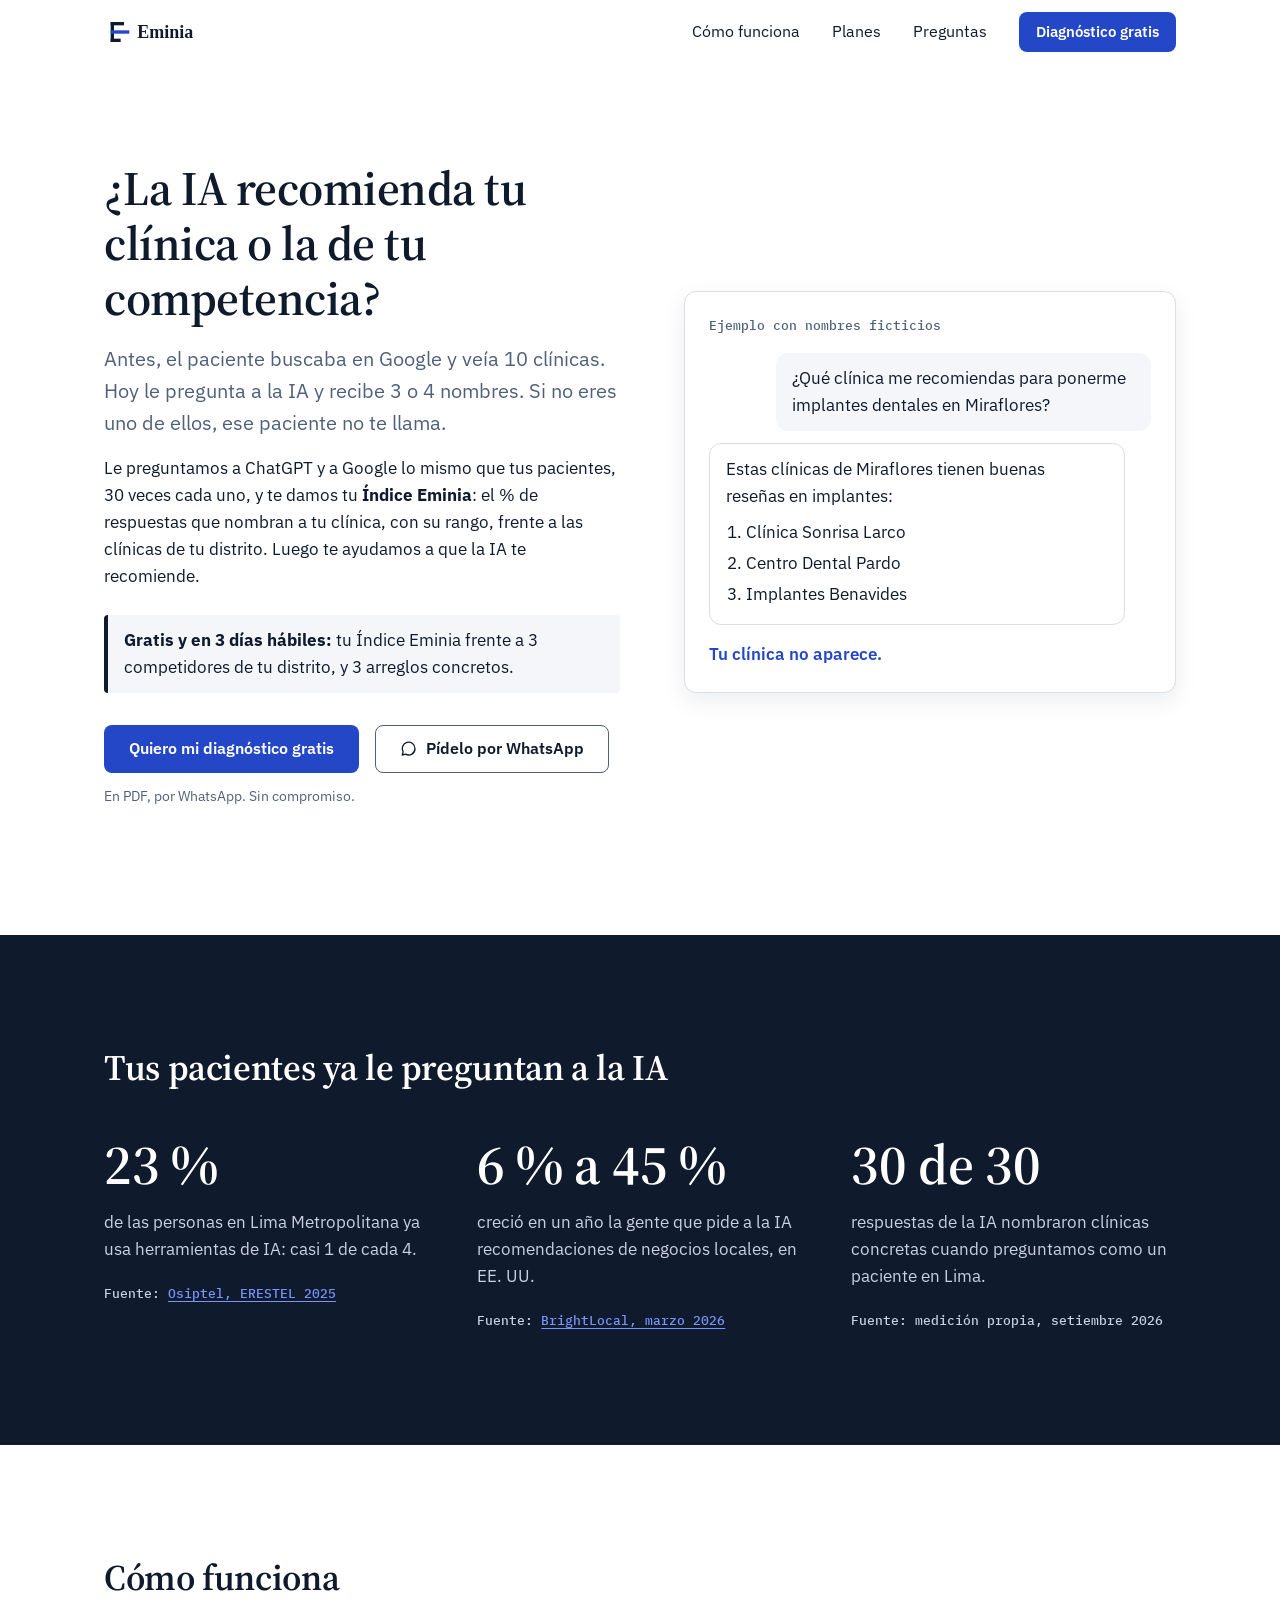
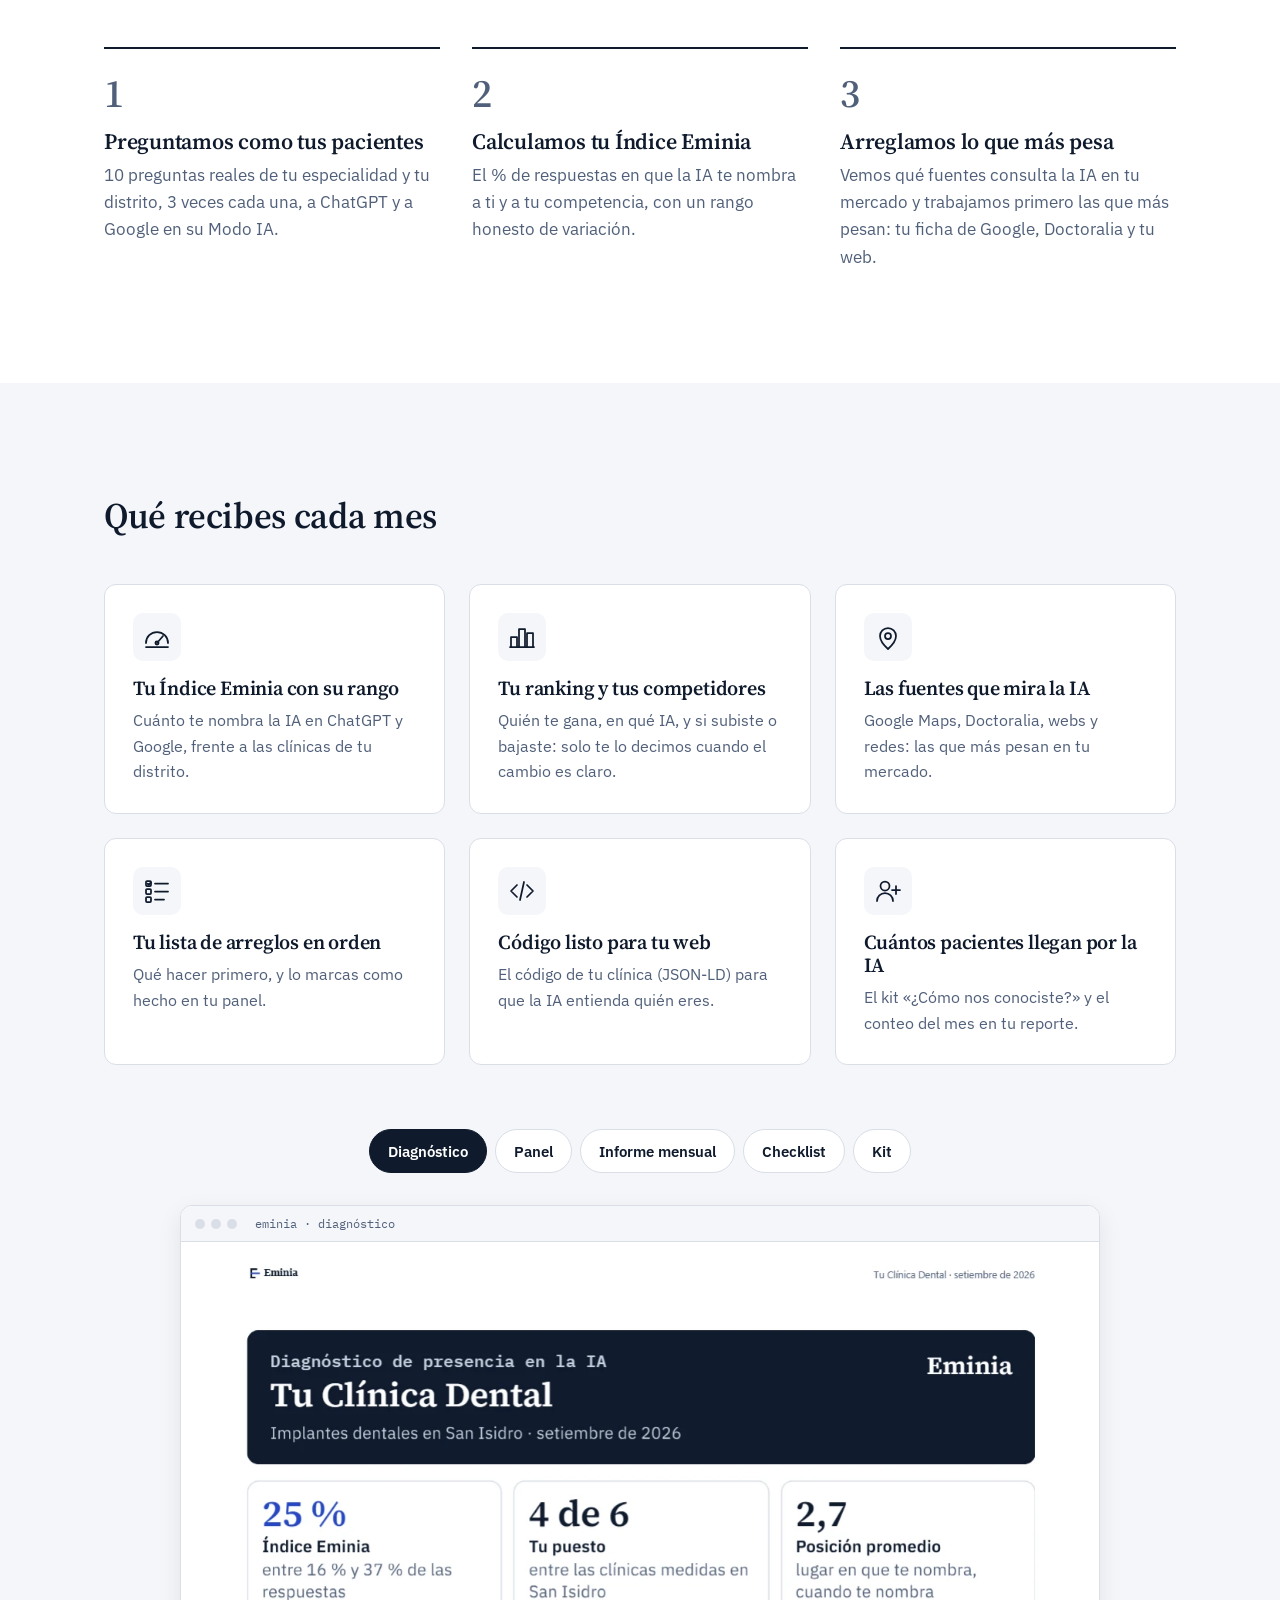
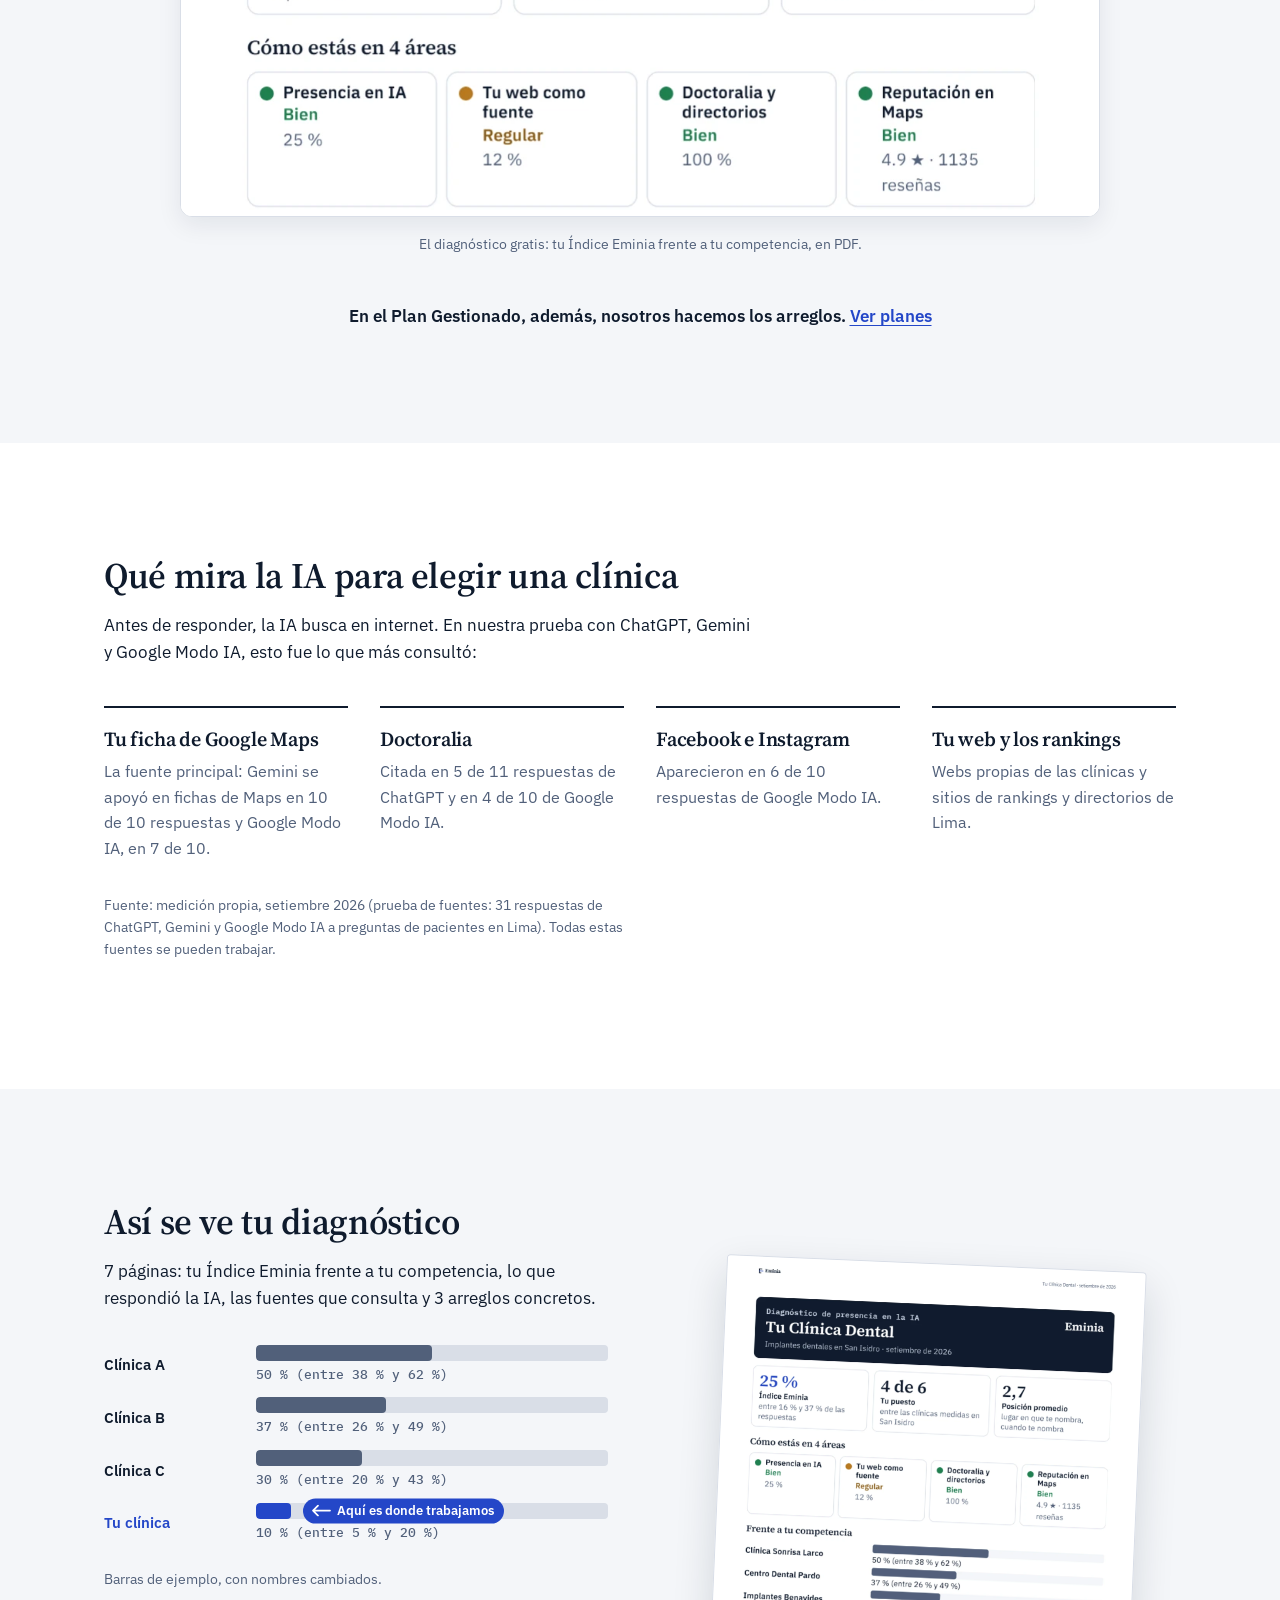
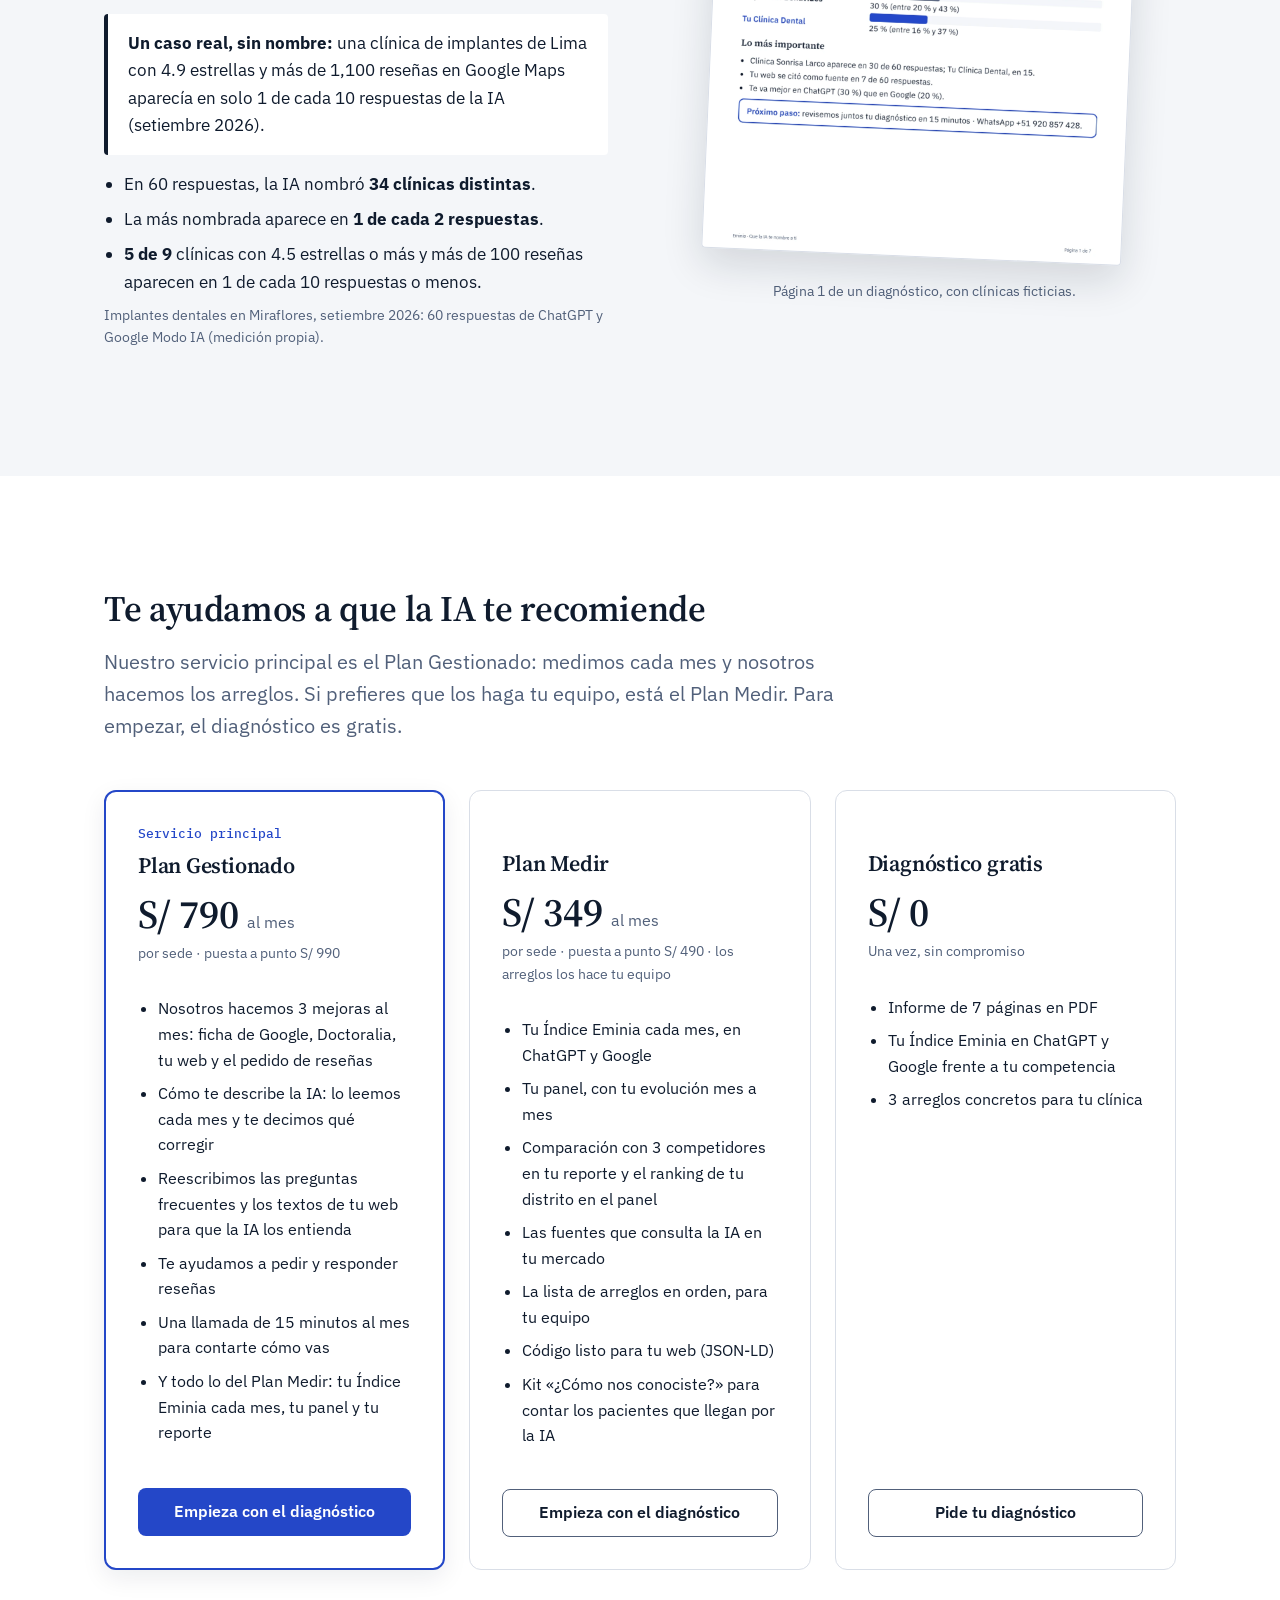
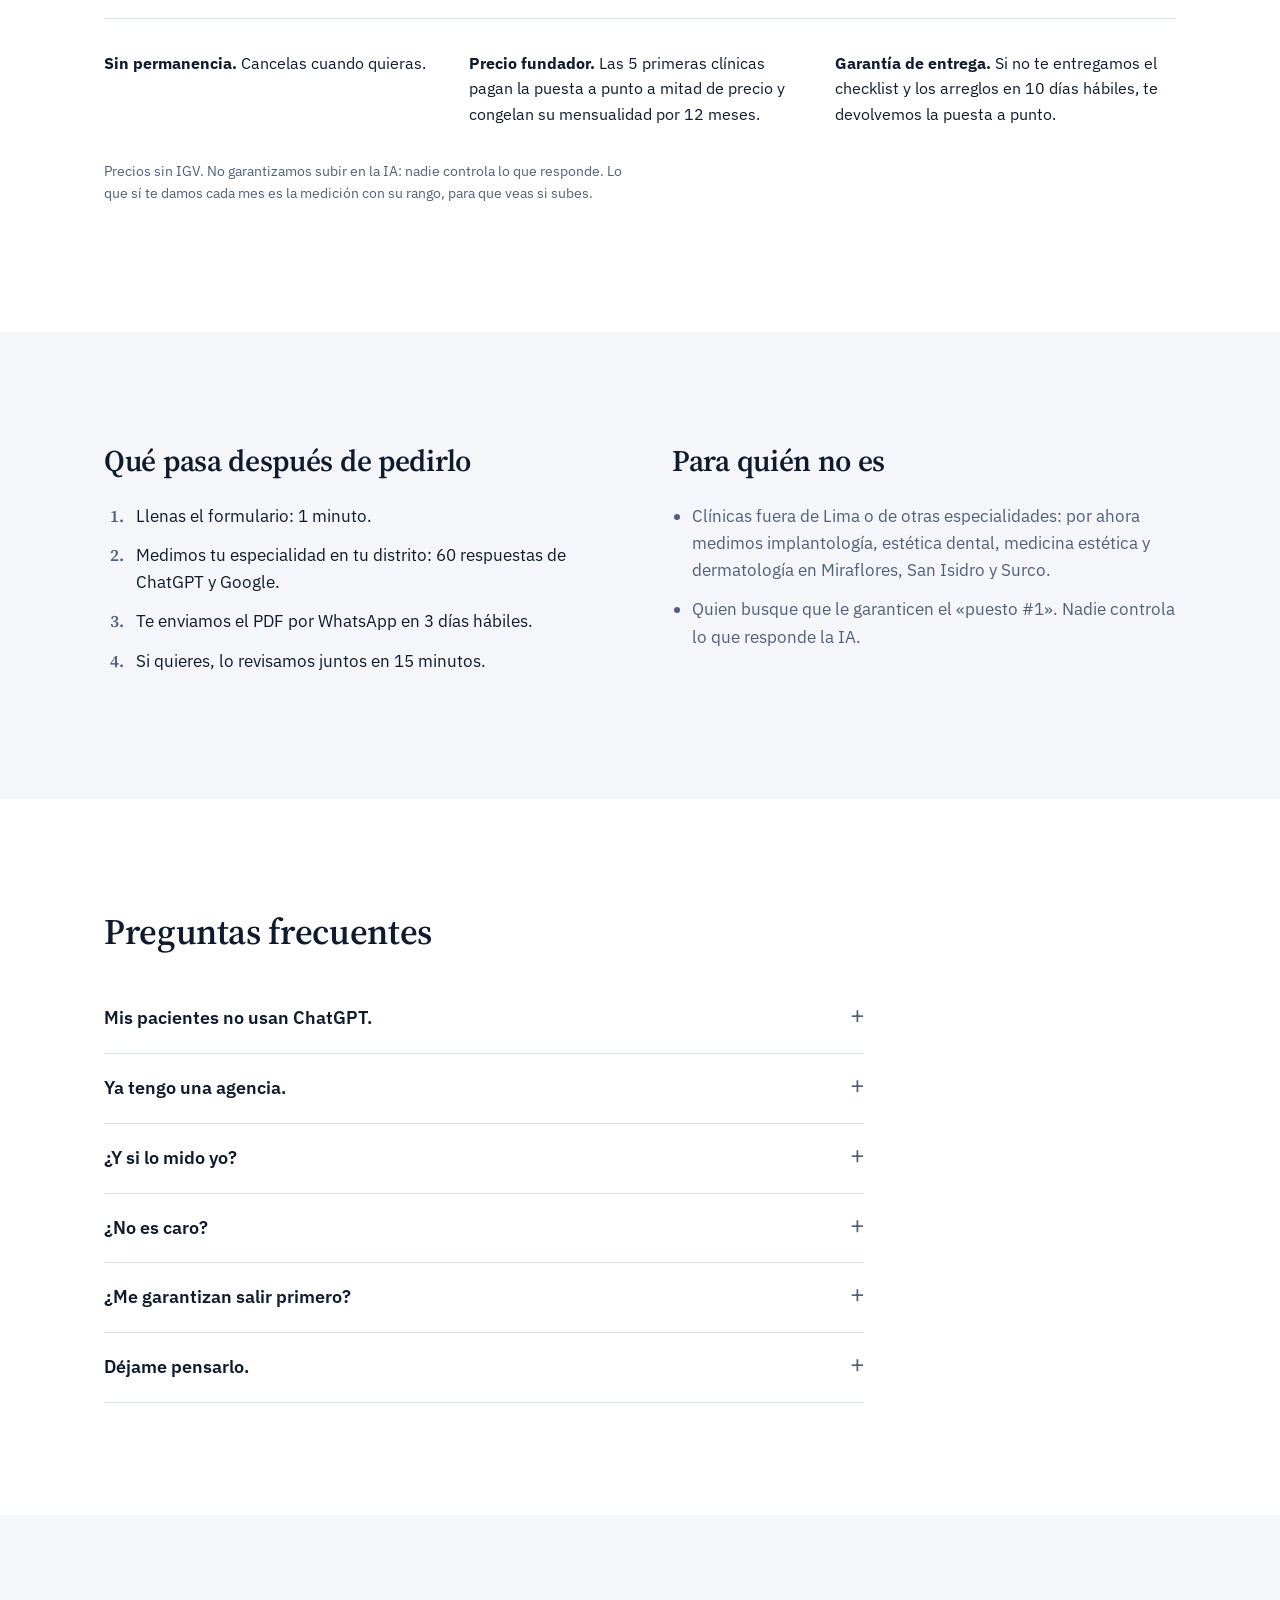
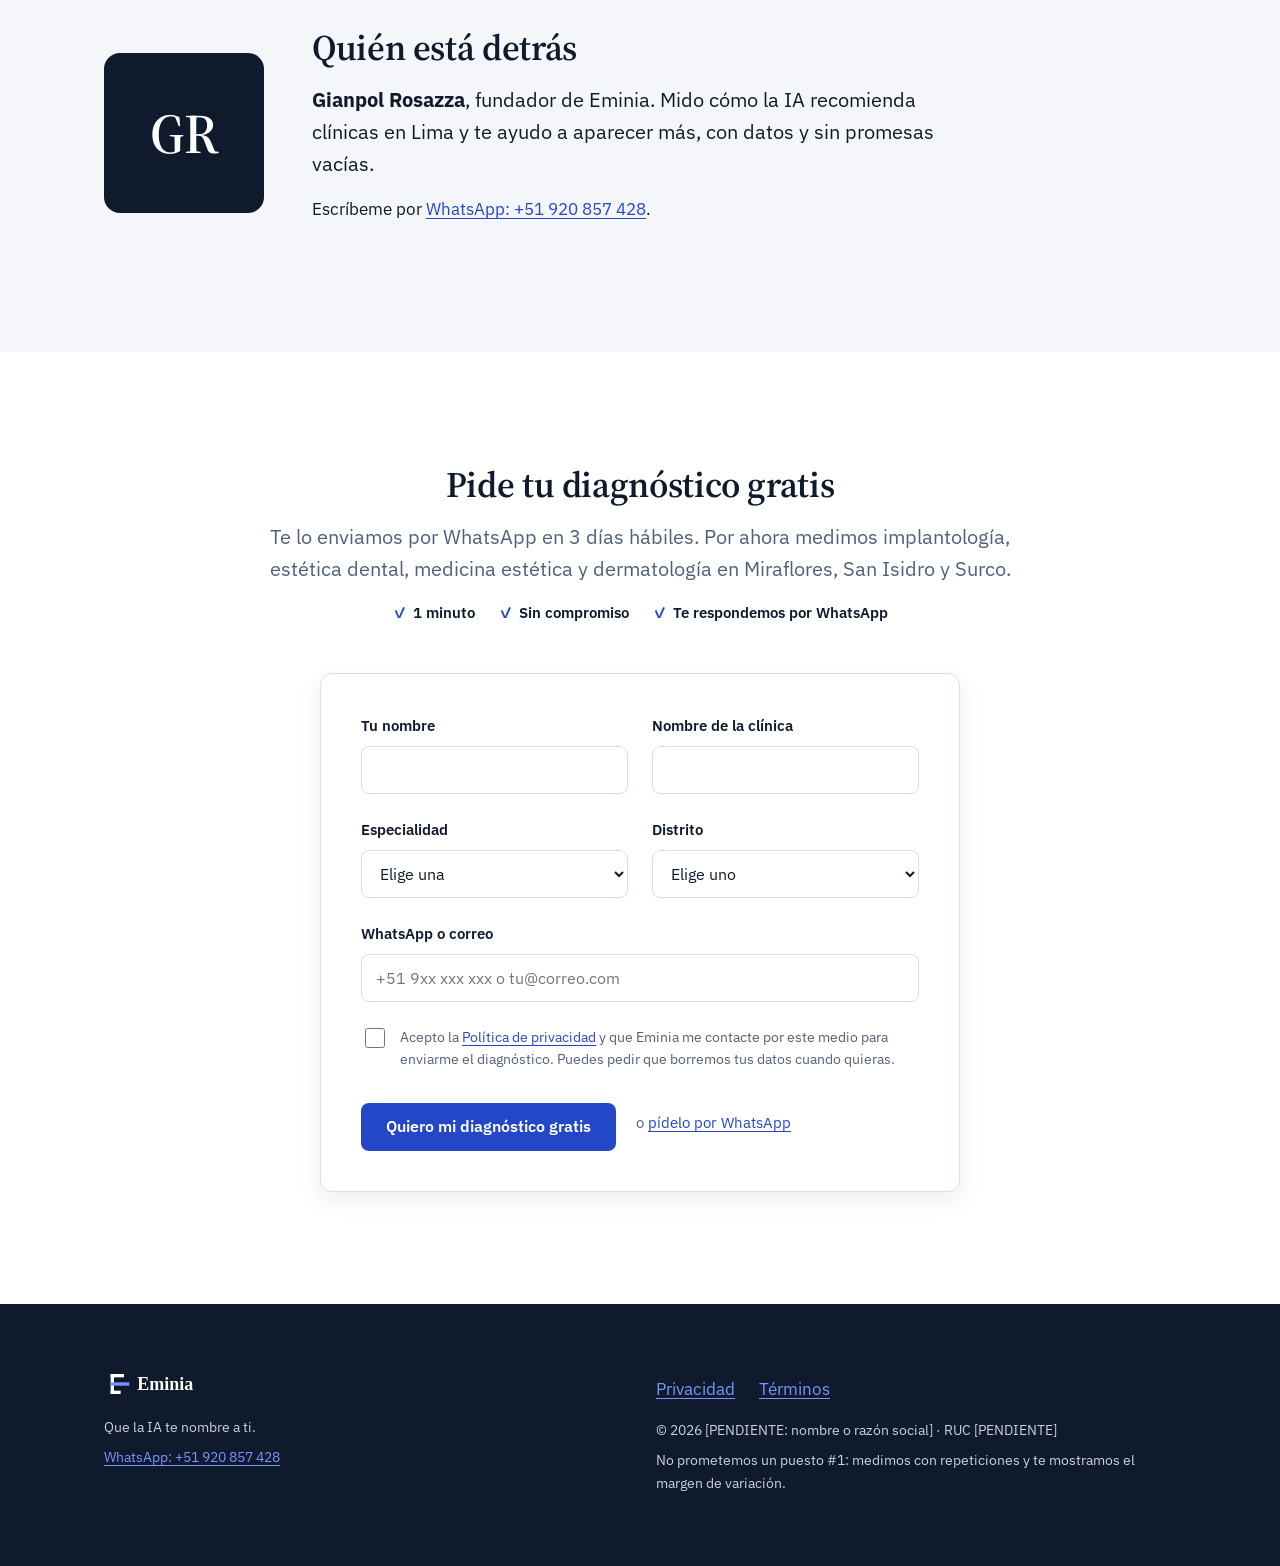
==== commit 1570b348: "feat(C9b): redesigned free diagnostic (C-008) - page 1 summary: dark band, 3 big figures (index with" ====
--- a/web/index.html
+++ b/web/index.html
@@ -118,23 +118,23 @@
             <button type="button" role="tab" id="pestana-kit" aria-controls="vista-kit" aria-selected="false" tabindex="-1">Kit</button>
           </div>
           <div role="tabpanel" id="vista-diagnostico" aria-labelledby="pestana-diagnostico" class="vista" tabindex="0">
-            <div class="marco"><div class="marco-barra" aria-hidden="true"><span></span><span></span><span></span><em>eminia · diagnóstico</em></div><div class="marco-pantalla"><picture><source srcset="marca/producto-diagnostico.webp" type="image/webp"><img src="marca/producto-diagnostico.jpg" width="900" height="1273" loading="lazy" alt="Página 1 de un diagnóstico de ejemplo: el Índice Eminia de cada clínica de implantes de un distrito, con la clínica del ejemplo destacada."></picture></div></div>
+            <div class="marco"><div class="marco-barra" aria-hidden="true"><span></span><span></span><span></span><em>eminia · diagnóstico</em></div><div class="marco-pantalla"><picture><source srcset="marca/producto-diagnostico.webp" type="image/webp"><img src="marca/producto-diagnostico.jpg" width="1190" height="1684" loading="lazy" alt="Portada de un diagnóstico de ejemplo con clínicas ficticias: Índice Eminia de 25 % (entre 16 % y 37 %), puesto 4 de 6, semáforo de 4 áreas, barras frente a 3 competidores y el próximo paso."></picture></div></div>
             <p class="nota leyenda">El diagnóstico gratis: tu Índice Eminia frente a tu competencia, en PDF.</p>
           </div>
           <div role="tabpanel" id="vista-panel" aria-labelledby="pestana-panel" class="vista" tabindex="0" hidden>
-            <div class="marco"><div class="marco-barra" aria-hidden="true"><span></span><span></span><span></span><em>eminia · panel</em></div><div class="marco-pantalla"><video class="video-panel" muted playsinline preload="none" width="1200" height="750" poster="marca/producto-panel.webp" aria-label="Video corto: recorrido por el panel de una clínica de ejemplo"><source src="marca/producto-panel.webm" type="video/webm"></video><noscript><picture><source srcset="marca/producto-panel.webp" type="image/webp"><img src="marca/producto-panel.jpg" width="1200" height="750" loading="lazy" alt="Panel de una clínica de ejemplo: Índice Eminia de 25 % (entre 16 % y 37 %), subió frente al mes anterior, y el ranking frente a su competencia."></picture></noscript><button type="button" class="boton secundario repetir" hidden>Ver de nuevo</button></div></div>
+            <div class="marco"><div class="marco-barra" aria-hidden="true"><span></span><span></span><span></span><em>eminia · panel</em></div><div class="marco-pantalla"><video class="video-panel" muted playsinline preload="none" width="1840" height="1150" poster="marca/producto-panel.webp" aria-label="Video corto: recorrido por el panel de una clínica de ejemplo"><source src="marca/producto-panel.webm" type="video/webm"></video><noscript><picture><source srcset="marca/producto-panel.webp" type="image/webp"><img src="marca/producto-panel.jpg" width="1840" height="1150" loading="lazy" alt="Panel de una clínica de ejemplo: Índice Eminia de 25 % (entre 16 % y 37 %), subió frente al mes anterior, y el ranking frente a su competencia."></picture></noscript><button type="button" class="boton secundario repetir" hidden>Ver de nuevo</button></div></div>
             <p class="nota leyenda">Tu panel: tu índice, si subiste o bajaste, y tu ranking, siempre a mano.</p>
           </div>
           <div role="tabpanel" id="vista-mensual" aria-labelledby="pestana-mensual" class="vista" tabindex="0" hidden>
-            <div class="marco"><div class="marco-barra" aria-hidden="true"><span></span><span></span><span></span><em>eminia · informe mensual</em></div><div class="marco-pantalla"><picture><source srcset="marca/producto-mensual.webp" type="image/webp"><img src="marca/producto-mensual.jpg" width="900" height="1134" loading="lazy" alt="Primera página del informe mensual de una clínica de ejemplo: el Índice Eminia del mes y su evolución."></picture></div></div>
+            <div class="marco"><div class="marco-barra" aria-hidden="true"><span></span><span></span><span></span><em>eminia · informe mensual</em></div><div class="marco-pantalla"><picture><source srcset="marca/producto-mensual.webp" type="image/webp"><img src="marca/producto-mensual.jpg" width="1190" height="1499" loading="lazy" alt="Primera página del informe mensual de una clínica de ejemplo: el Índice Eminia del mes y su evolución."></picture></div></div>
             <p class="nota leyenda">Cada mes, un informe en PDF con tu evolución y lo que cambió.</p>
           </div>
           <div role="tabpanel" id="vista-checklist" aria-labelledby="pestana-checklist" class="vista" tabindex="0" hidden>
-            <div class="marco"><div class="marco-barra" aria-hidden="true"><span></span><span></span><span></span><em>eminia · checklist</em></div><div class="marco-pantalla"><picture><source srcset="marca/producto-checklist.webp" type="image/webp"><img src="marca/producto-checklist.jpg" width="1200" height="750" loading="lazy" alt="Checklist del panel de una clínica de ejemplo: la primera tarea marcada como hecha y las siguientes en orden de prioridad."></picture></div></div>
+            <div class="marco"><div class="marco-barra" aria-hidden="true"><span></span><span></span><span></span><em>eminia · checklist</em></div><div class="marco-pantalla"><picture><source srcset="marca/producto-checklist.webp" type="image/webp"><img src="marca/producto-checklist.jpg" width="1840" height="1150" loading="lazy" alt="Checklist del panel de una clínica de ejemplo: la primera tarea marcada como hecha y las siguientes en orden de prioridad."></picture></div></div>
             <p class="nota leyenda">Tu lista de arreglos en orden, que marcas como hechos en el panel.</p>
           </div>
           <div role="tabpanel" id="vista-kit" aria-labelledby="pestana-kit" class="vista" tabindex="0" hidden>
-            <div class="marco"><div class="marco-barra" aria-hidden="true"><span></span><span></span><span></span><em>eminia · kit</em></div><div class="marco-pantalla"><picture><source srcset="marca/producto-kit.webp" type="image/webp"><img src="marca/producto-kit.jpg" width="900" height="1134" loading="lazy" alt="Kit de atribución de una clínica de ejemplo: la pregunta «¿Cómo nos conociste?», enlaces con UTM y un cupón sugerido."></picture></div></div>
+            <div class="marco"><div class="marco-barra" aria-hidden="true"><span></span><span></span><span></span><em>eminia · kit</em></div><div class="marco-pantalla"><picture><source srcset="marca/producto-kit.webp" type="image/webp"><img src="marca/producto-kit.jpg" width="1190" height="1499" loading="lazy" alt="Kit de atribución de una clínica de ejemplo: la pregunta «¿Cómo nos conociste?», enlaces con UTM y un cupón sugerido."></picture></div></div>
             <p class="nota leyenda">El kit para contar cuántos pacientes llegan por la IA.</p>
           </div>
         </div>
@@ -160,7 +160,7 @@
       <div class="envoltura aparece">
         <div>
           <h2 id="h-informe">Así se ve tu diagnóstico</h2>
-          <p>5 páginas: tu Índice Eminia frente a tu competencia, lo que respondió la IA, las fuentes que consulta y 3 arreglos concretos.</p>
+          <p>7 páginas: tu Índice Eminia frente a tu competencia, lo que respondió la IA, las fuentes que consulta y 3 arreglos concretos.</p>
           <div class="barras" aria-label="Ejemplo: Índice Eminia de cada clínica">
             <div class="barra"><span class="nombre">Clínica A</span><div><div class="riel"><div class="relleno" style="--valor:50%"></div></div><div class="rango">50 % (entre 38 % y 62 %)</div></div></div>
             <div class="barra"><span class="nombre">Clínica B</span><div><div class="riel"><div class="relleno" style="--valor:37%"></div></div><div class="rango">37 % (entre 26 % y 49 %)</div></div></div>
@@ -177,8 +177,8 @@
           <p class="nota">Implantes dentales en Miraflores, setiembre 2026: 60 respuestas de ChatGPT y Google Modo IA (medición propia).</p>
         </div>
         <figure class="hoja">
-          <picture><source srcset="marca/producto-diagnostico.webp" type="image/webp"><img src="marca/producto-diagnostico.jpg" width="900" height="1273" loading="lazy"
-               alt="Página 1 de un diagnóstico de ejemplo: barras con el porcentaje de respuestas en que la IA nombra a cada clínica de implantes en Miraflores; la clínica del ejemplo aparece última, con 10 %."></picture>
+          <picture><source srcset="marca/producto-diagnostico.webp" type="image/webp"><img src="marca/producto-diagnostico.jpg" width="1190" height="1684" loading="lazy"
+               alt="Portada de un diagnóstico de ejemplo con clínicas ficticias: Índice Eminia de 25 % (entre 16 % y 37 %), puesto 4 de 6, semáforo de 4 áreas, barras frente a 3 competidores y el próximo paso."></picture>
           <figcaption class="nota">Página 1 de un diagnóstico, con clínicas ficticias.</figcaption>
         </figure>
       </div>
@@ -226,7 +226,7 @@
             <p class="precio">S/ 0</p>
             <p class="setup">Una vez, sin compromiso</p>
             <ul>
-              <li>Informe de 5 páginas en PDF</li>
+              <li>Informe de 7 páginas en PDF</li>
               <li>Tu Índice Eminia en ChatGPT y Google frente a tu competencia</li>
               <li>3 arreglos concretos para tu clínica</li>
             </ul>
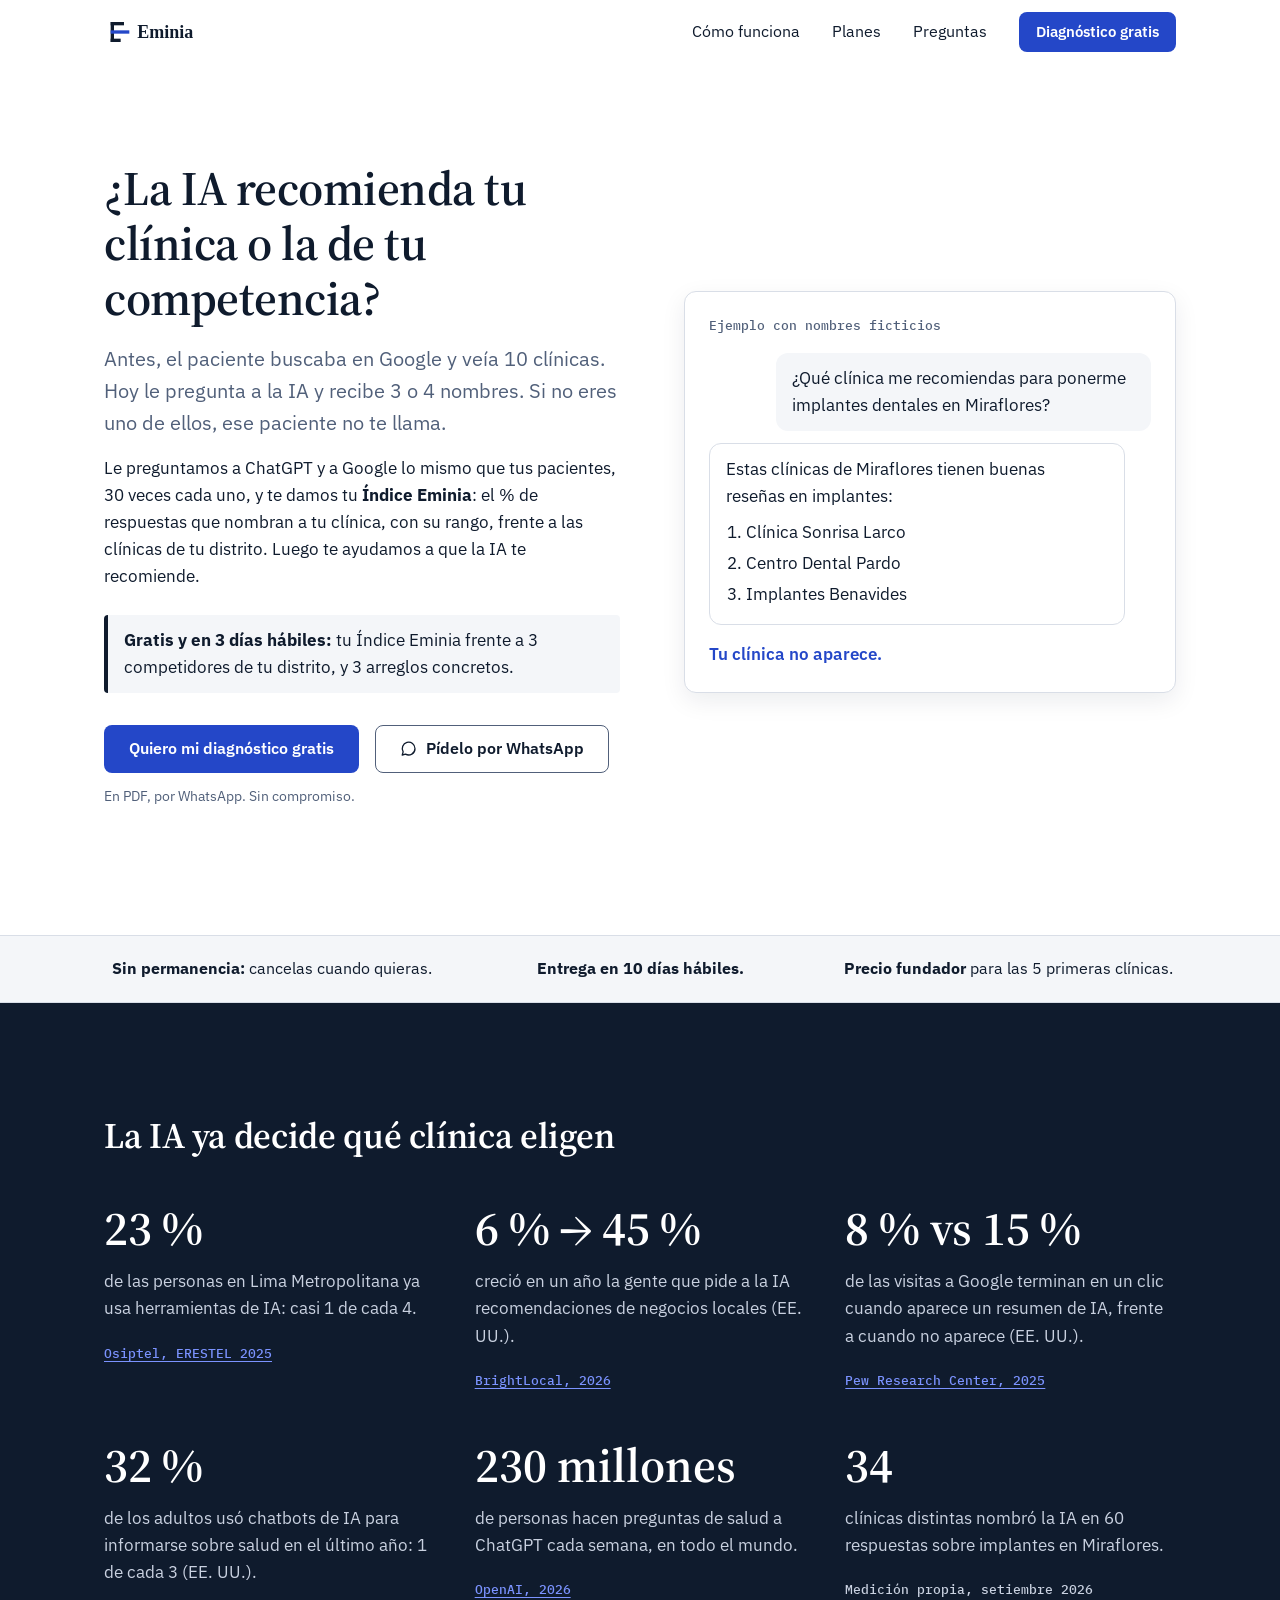
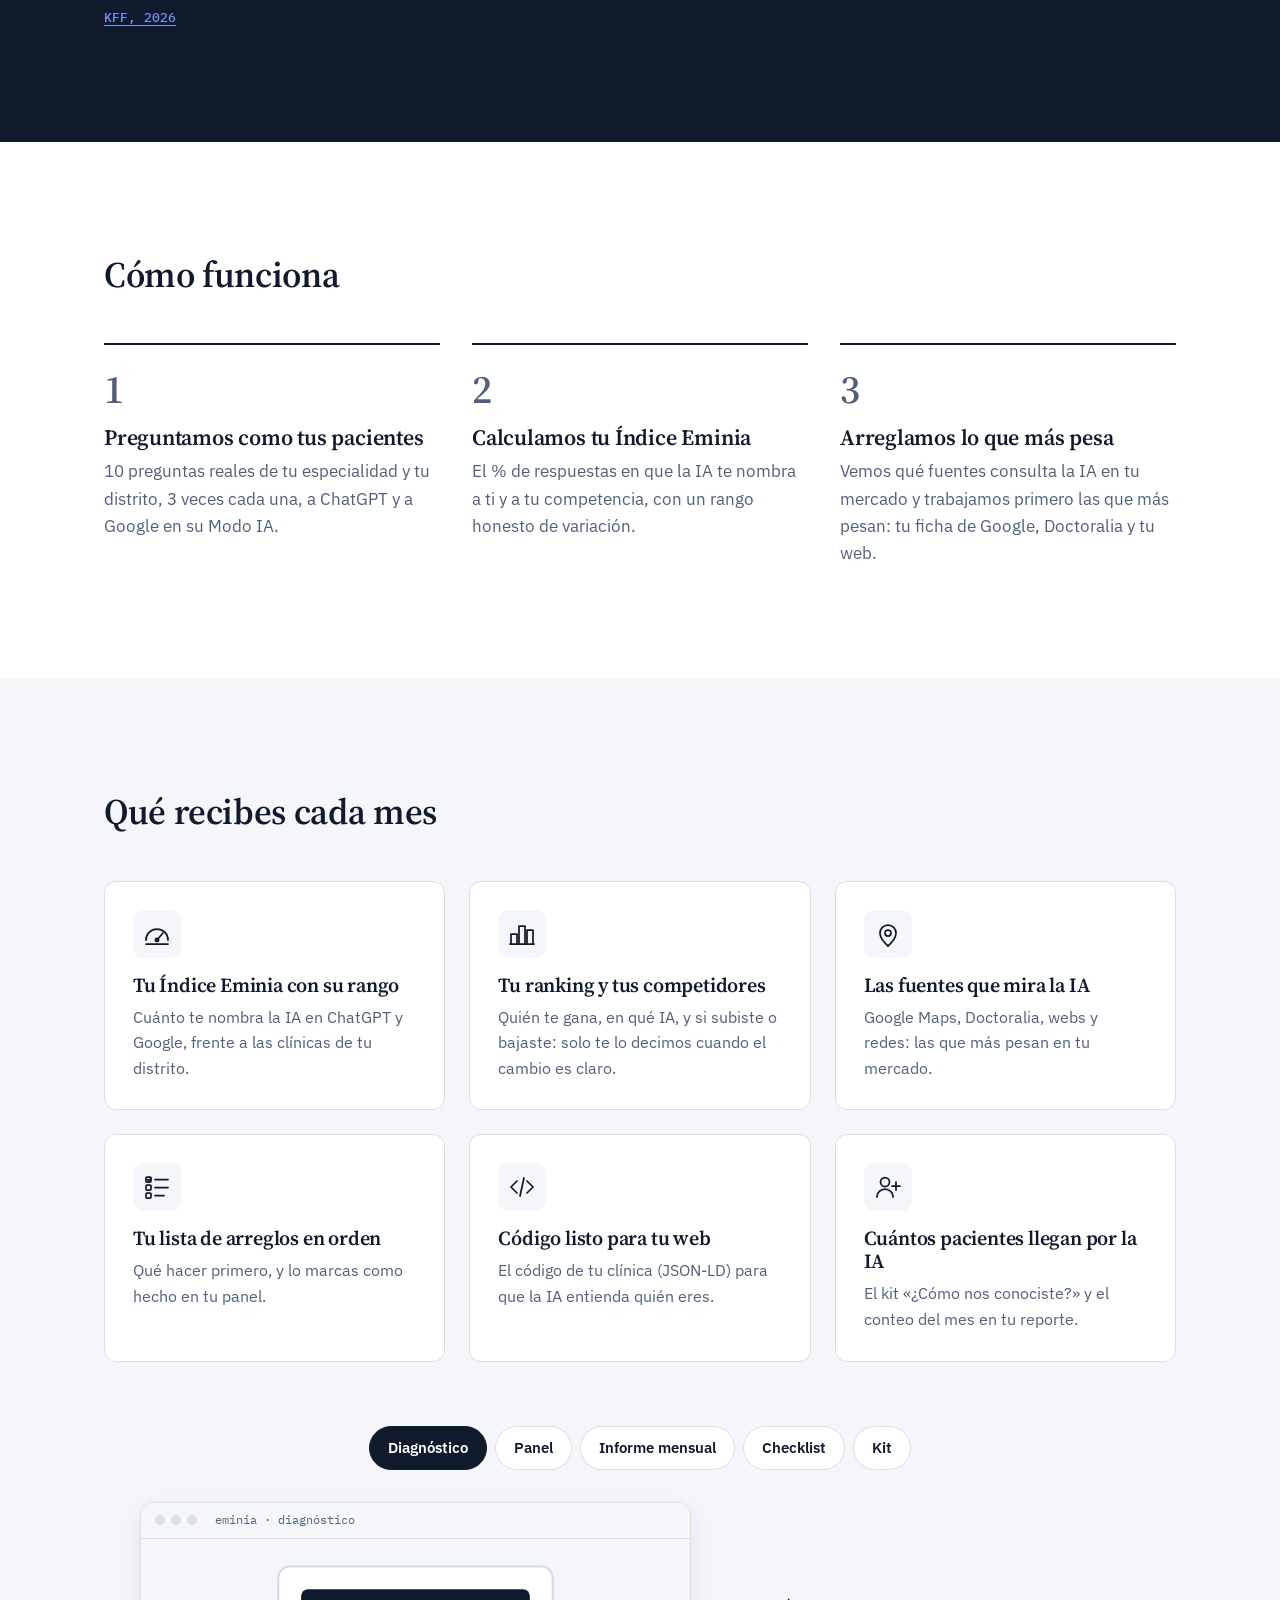
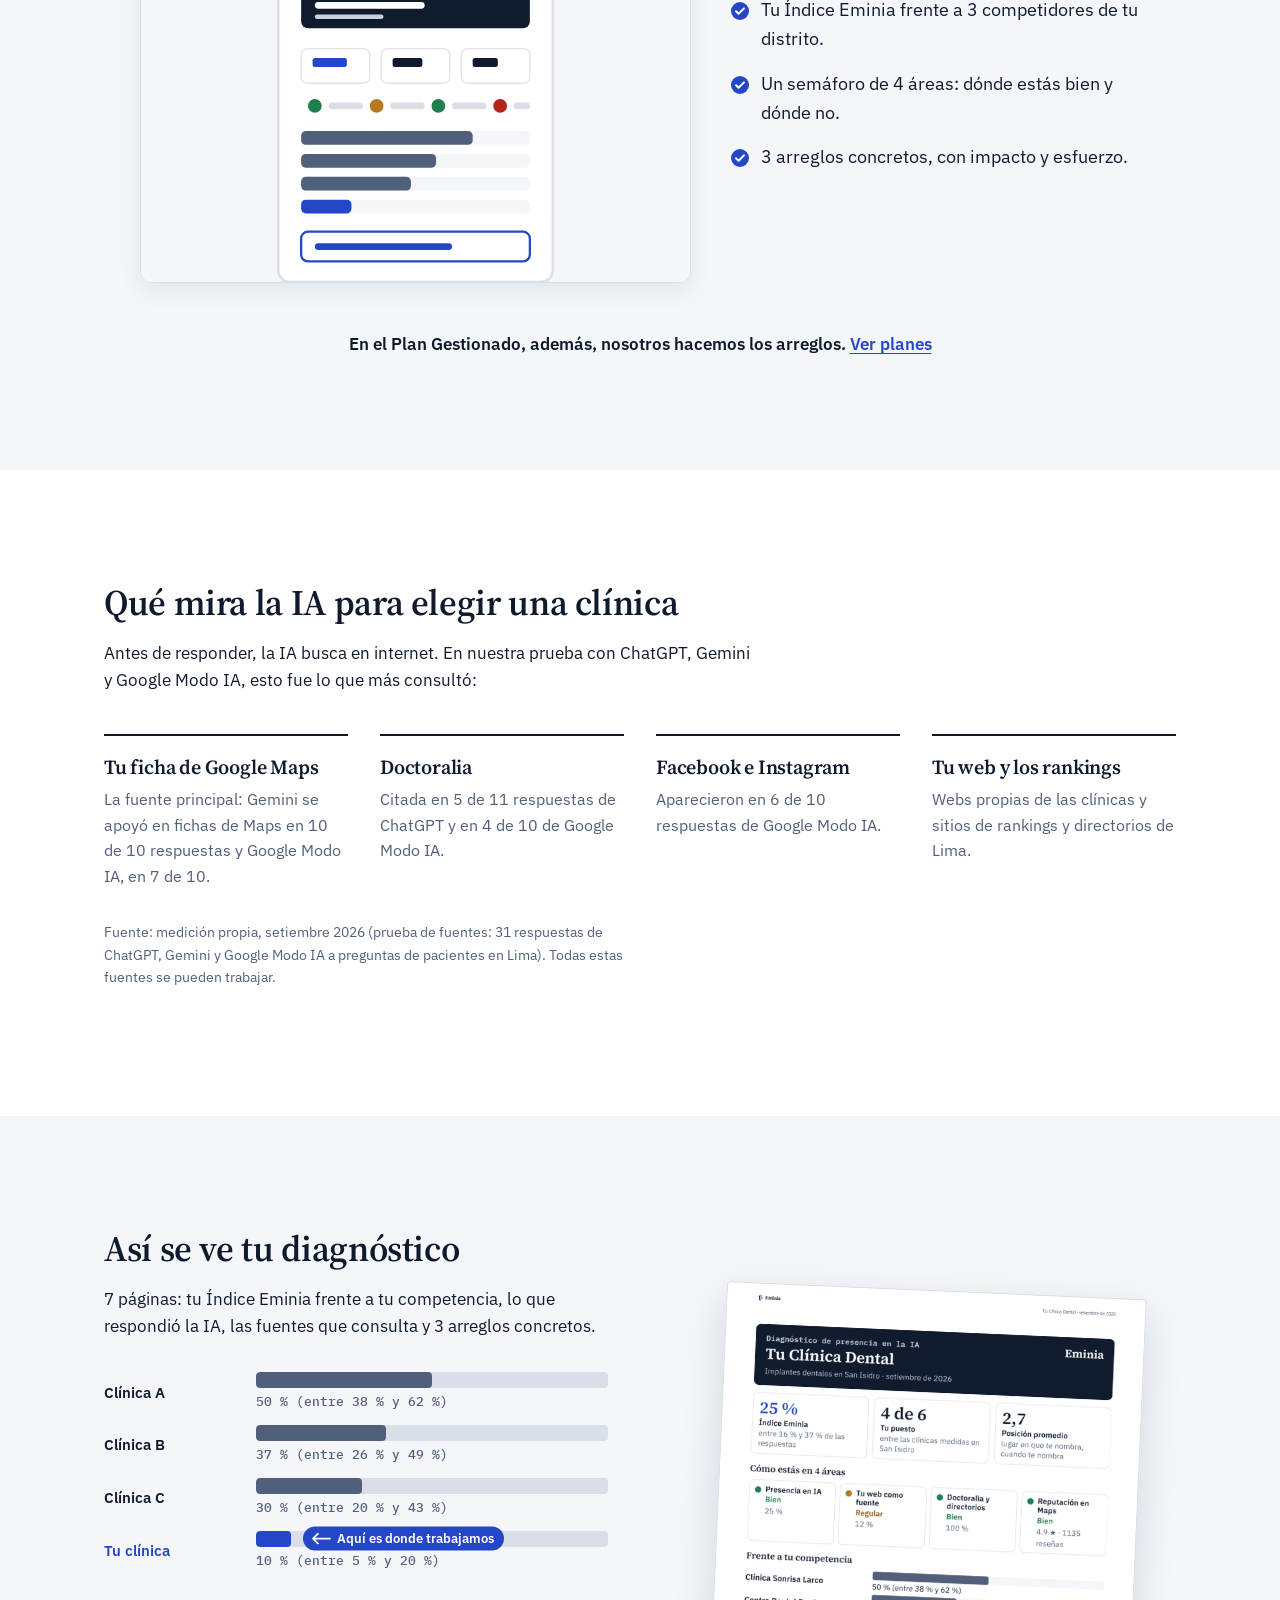
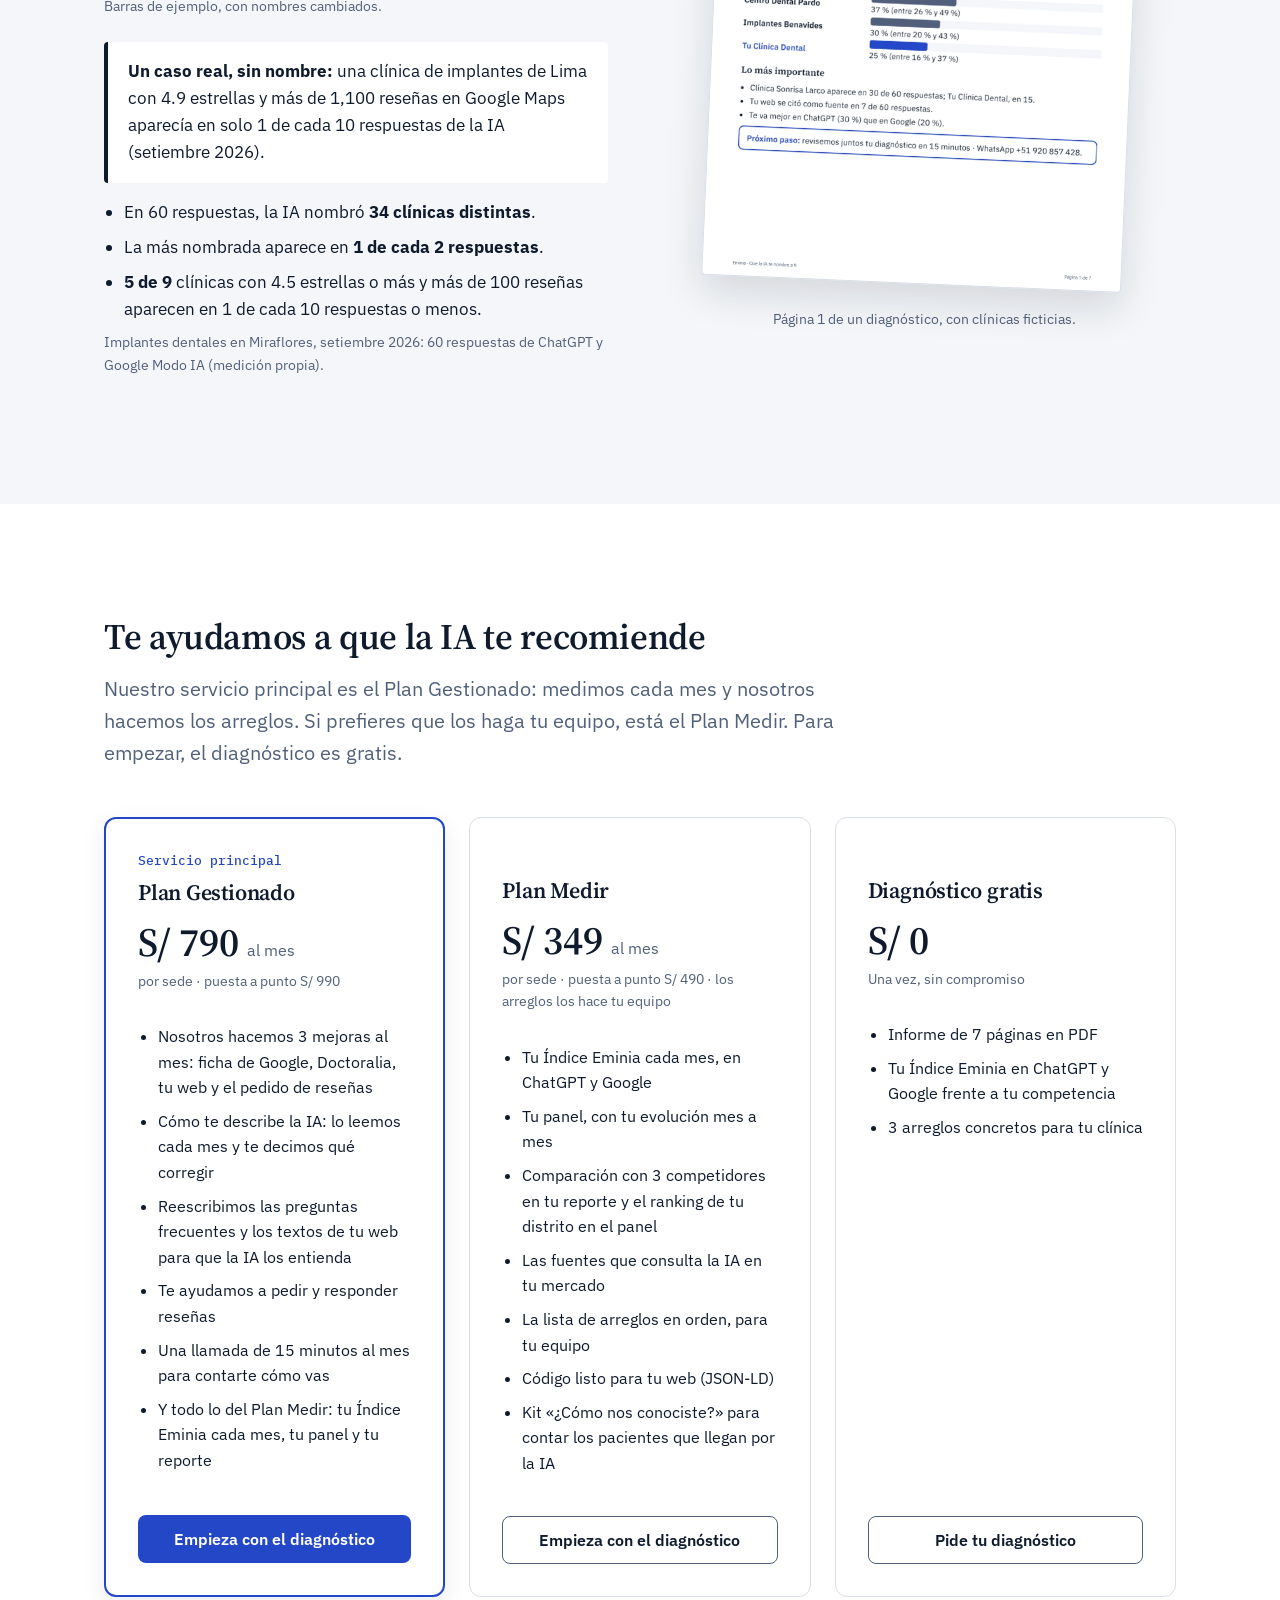
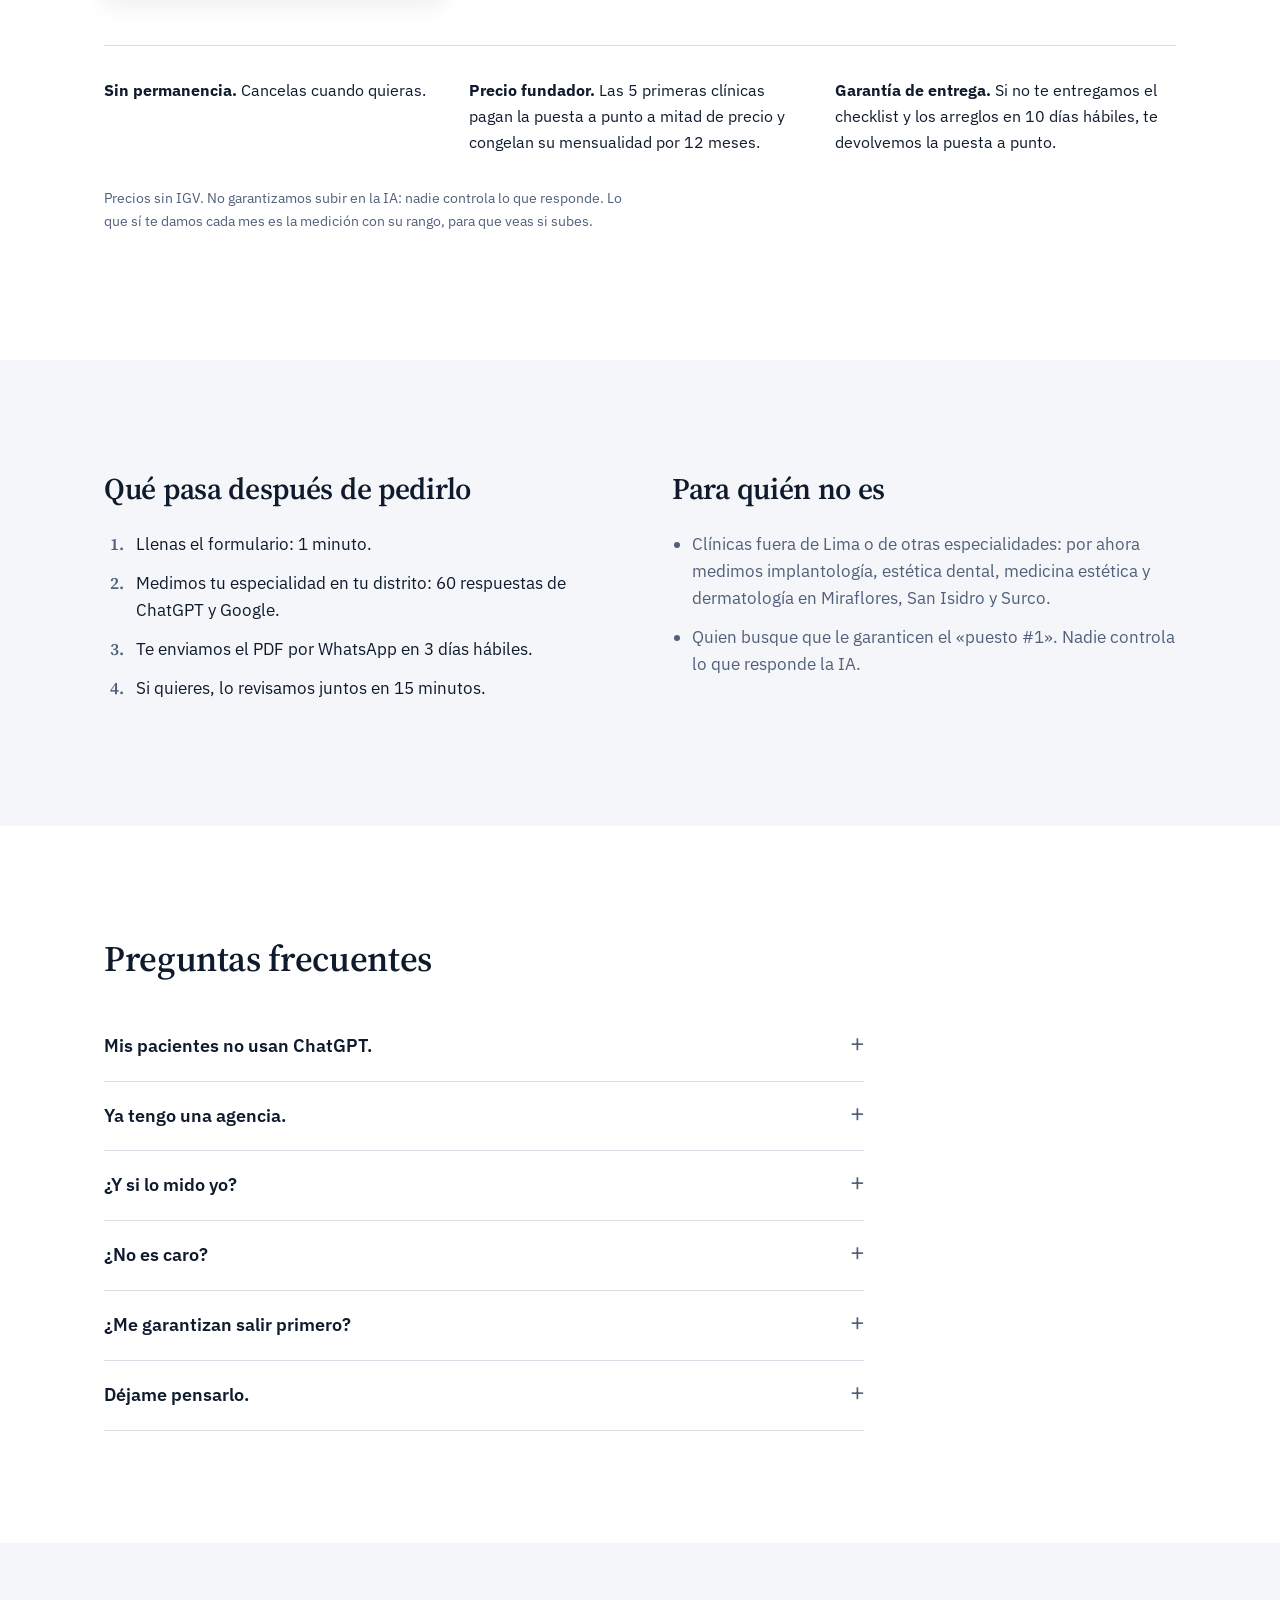
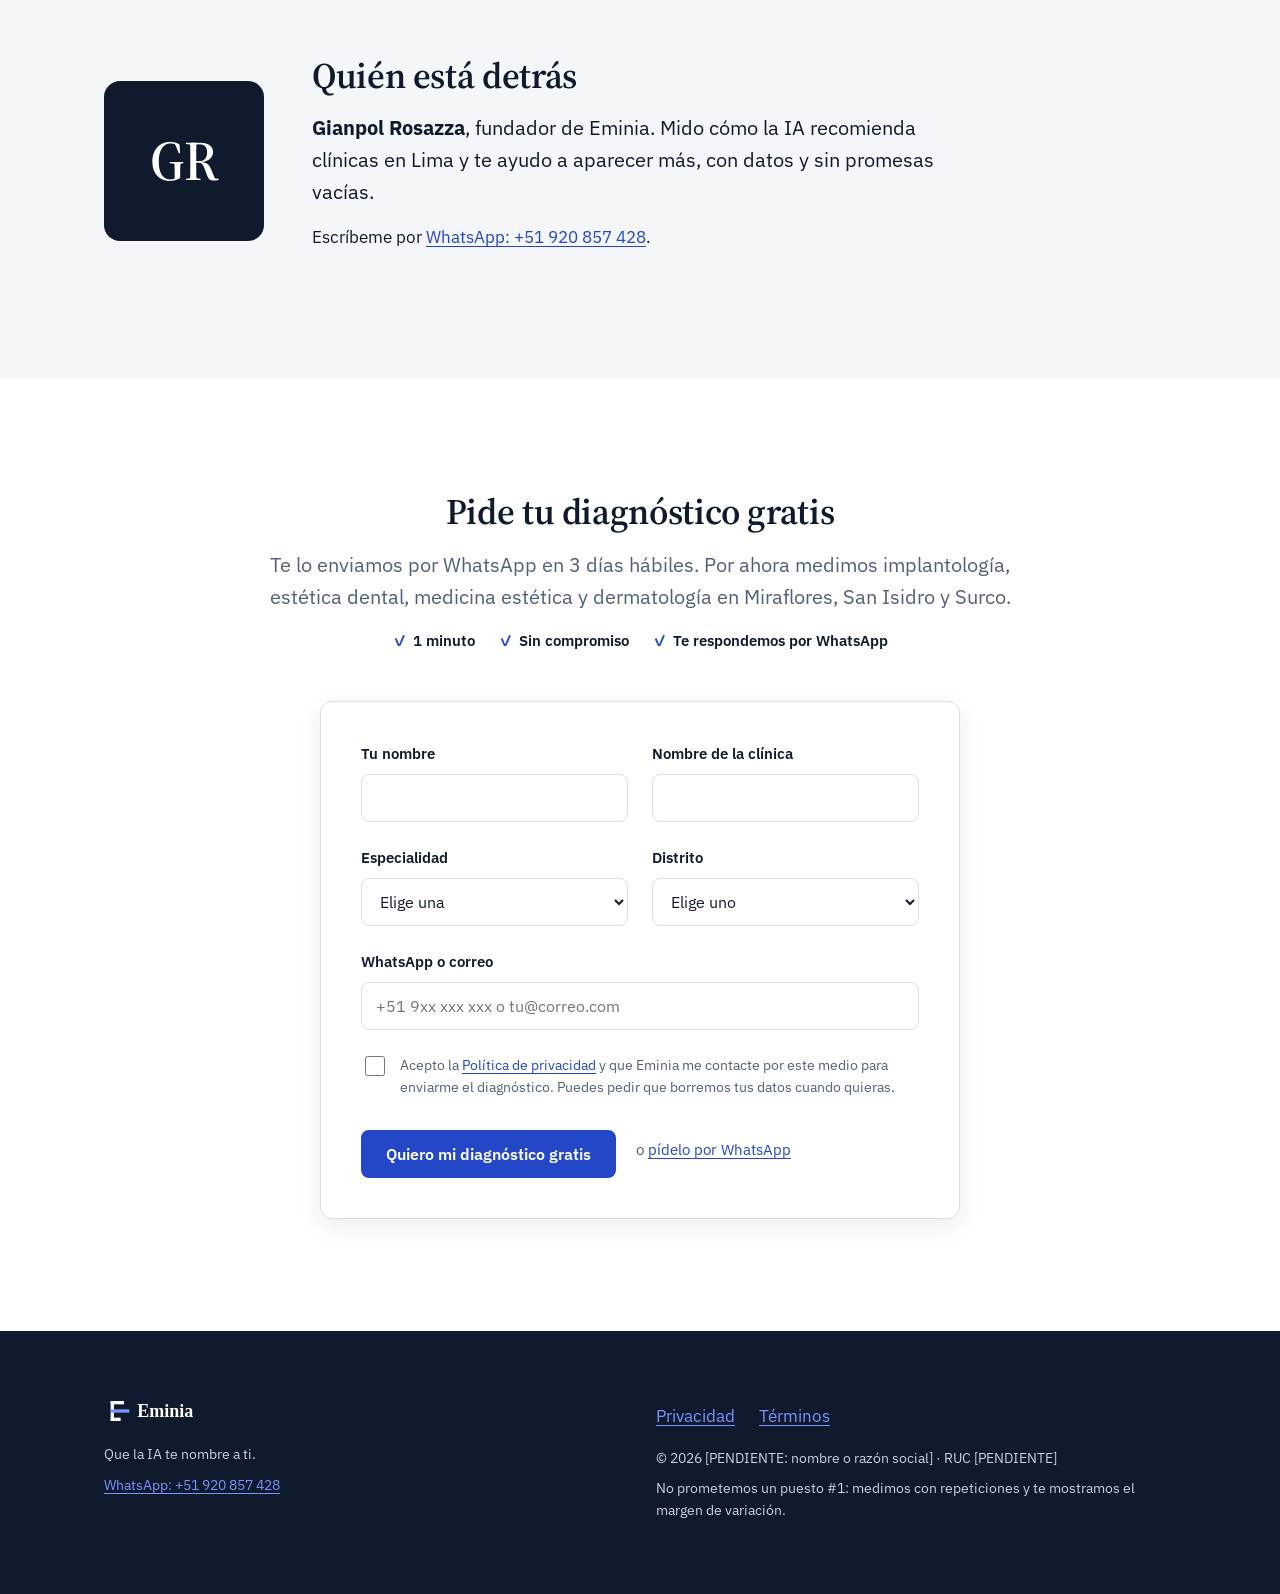
==== commit 9538909f: "feat(C9b): illustrated tabs, 6 sourced figures and trust band; ADR-006 - tabs of 'Qué recibes': own " ====
--- a/web/index.html
+++ b/web/index.html
@@ -54,24 +54,47 @@
       </div>
     </section>
 
+    <aside class="garantias-franja" aria-label="Garantías">
+      <div class="envoltura">
+        <p><strong>Sin permanencia:</strong> cancelas cuando quieras.</p>
+        <p><strong>Entrega en 10 días hábiles.</strong></p>
+        <p><strong>Precio fundador</strong> para las 5 primeras clínicas.</p>
+      </div>
+    </aside>
+
     <section class="seccion tinta" aria-labelledby="h-datos">
       <div class="envoltura aparece">
-        <h2 id="h-datos" class="datos-titulo">Tus pacientes ya le preguntan a la IA</h2>
+        <h2 id="h-datos" class="datos-titulo">La IA ya decide qué clínica eligen</h2>
         <div class="datos">
           <div class="dato">
             <span class="cifra" data-contar="23" data-formato="{n} %">23 %</span>
             <p>de las personas en Lima Metropolitana ya usa herramientas de IA: casi 1 de cada 4.</p>
-            <span class="fuente">Fuente: <a href="https://dplnews.com/16-peruanos-usa-herramientas-inteligencia-artificial-erestel/" rel="noopener" target="_blank">Osiptel, ERESTEL 2025</a></span>
-          </div>
-          <div class="dato">
-            <span class="cifra">6 % a 45 %</span>
-            <p>creció en un año la gente que pide a la IA recomendaciones de negocios locales, en EE. UU.</p>
-            <span class="fuente">Fuente: <a href="https://www.brightlocal.com/research/lcrs-ai-trust/" rel="noopener" target="_blank">BrightLocal, marzo 2026</a></span>
-          </div>
-          <div class="dato">
-            <span class="cifra" data-contar="30" data-formato="{n} de 30">30 de 30</span>
-            <p>respuestas de la IA nombraron clínicas concretas cuando preguntamos como un paciente en Lima.</p>
-            <span class="fuente">Fuente: medición propia, setiembre 2026</span>
+            <span class="fuente"><a href="https://dplnews.com/16-peruanos-usa-herramientas-inteligencia-artificial-erestel/" rel="noopener" target="_blank">Osiptel, ERESTEL 2025</a></span>
+          </div>
+          <div class="dato">
+            <span class="cifra" data-contar="45" data-formato="6 % → {n} %">6 % → 45 %</span>
+            <p>creció en un año la gente que pide a la IA recomendaciones de negocios locales (EE. UU.).</p>
+            <span class="fuente"><a href="https://www.brightlocal.com/research/lcrs-ai-trust/" rel="noopener" target="_blank">BrightLocal, 2026</a></span>
+          </div>
+          <div class="dato">
+            <span class="cifra" data-contar="8" data-formato="{n} % vs 15 %">8 % vs 15 %</span>
+            <p>de las visitas a Google terminan en un clic cuando aparece un resumen de IA, frente a cuando no aparece (EE. UU.).</p>
+            <span class="fuente"><a href="https://www.pewresearch.org/short-reads/2025/07/22/google-users-are-less-likely-to-click-on-links-when-an-ai-summary-appears-in-the-results/" rel="noopener" target="_blank">Pew Research Center, 2025</a></span>
+          </div>
+          <div class="dato">
+            <span class="cifra" data-contar="32" data-formato="{n} %">32 %</span>
+            <p>de los adultos usó chatbots de IA para informarse sobre salud en el último año: 1 de cada 3 (EE. UU.).</p>
+            <span class="fuente"><a href="https://www.kff.org/health-information-trust/poll-1-in-3-adults-are-turning-to-ai-chatbots-for-health-information-equaling-the-share-who-use-social-media-for-health/" rel="noopener" target="_blank">KFF, 2026</a></span>
+          </div>
+          <div class="dato">
+            <span class="cifra" data-contar="230" data-formato="{n} millones">230 millones</span>
+            <p>de personas hacen preguntas de salud a ChatGPT cada semana, en todo el mundo.</p>
+            <span class="fuente"><a href="https://openai.com/index/introducing-chatgpt-health/" rel="noopener" target="_blank">OpenAI, 2026</a></span>
+          </div>
+          <div class="dato">
+            <span class="cifra" data-contar="34" data-formato="{n}">34</span>
+            <p>clínicas distintas nombró la IA en 60 respuestas sobre implantes en Miraflores.</p>
+            <span class="fuente">Medición propia, setiembre 2026</span>
           </div>
         </div>
       </div>
@@ -110,7 +133,7 @@
         </ul>
 
         <div class="recorrido">
-          <div class="pestanas" role="tablist" aria-label="Recorrido por lo que recibes">
+          <div class="pestanas" role="tablist" aria-label="Lo que recibes, pieza por pieza">
             <button type="button" role="tab" id="pestana-diagnostico" aria-controls="vista-diagnostico" aria-selected="true" tabindex="0">Diagnóstico</button>
             <button type="button" role="tab" id="pestana-panel" aria-controls="vista-panel" aria-selected="false" tabindex="-1">Panel</button>
             <button type="button" role="tab" id="pestana-mensual" aria-controls="vista-mensual" aria-selected="false" tabindex="-1">Informe mensual</button>
@@ -118,24 +141,44 @@
             <button type="button" role="tab" id="pestana-kit" aria-controls="vista-kit" aria-selected="false" tabindex="-1">Kit</button>
           </div>
           <div role="tabpanel" id="vista-diagnostico" aria-labelledby="pestana-diagnostico" class="vista" tabindex="0">
-            <div class="marco"><div class="marco-barra" aria-hidden="true"><span></span><span></span><span></span><em>eminia · diagnóstico</em></div><div class="marco-pantalla"><picture><source srcset="marca/producto-diagnostico.webp" type="image/webp"><img src="marca/producto-diagnostico.jpg" width="1190" height="1684" loading="lazy" alt="Portada de un diagnóstico de ejemplo con clínicas ficticias: Índice Eminia de 25 % (entre 16 % y 37 %), puesto 4 de 6, semáforo de 4 áreas, barras frente a 3 competidores y el próximo paso."></picture></div></div>
-            <p class="nota leyenda">El diagnóstico gratis: tu Índice Eminia frente a tu competencia, en PDF.</p>
+            <div class="marco"><div class="marco-barra" aria-hidden="true"><span></span><span></span><span></span><em>eminia · diagnóstico</em></div><div class="marco-pantalla"><img src="marca/ilustra-diagnostico.svg" width="480" height="300" alt="Ilustración: Un informe con barras, tu clínica en azul, y un semáforo de cuatro áreas."></div></div>
+            <ul class="vinetas">
+              <li>Tu Índice Eminia frente a 3 competidores de tu distrito.</li>
+              <li>Un semáforo de 4 áreas: dónde estás bien y dónde no.</li>
+              <li>3 arreglos concretos, con impacto y esfuerzo.</li>
+            </ul>
           </div>
           <div role="tabpanel" id="vista-panel" aria-labelledby="pestana-panel" class="vista" tabindex="0" hidden>
-            <div class="marco"><div class="marco-barra" aria-hidden="true"><span></span><span></span><span></span><em>eminia · panel</em></div><div class="marco-pantalla"><video class="video-panel" muted playsinline preload="none" width="1840" height="1150" poster="marca/producto-panel.webp" aria-label="Video corto: recorrido por el panel de una clínica de ejemplo"><source src="marca/producto-panel.webm" type="video/webm"></video><noscript><picture><source srcset="marca/producto-panel.webp" type="image/webp"><img src="marca/producto-panel.jpg" width="1840" height="1150" loading="lazy" alt="Panel de una clínica de ejemplo: Índice Eminia de 25 % (entre 16 % y 37 %), subió frente al mes anterior, y el ranking frente a su competencia."></picture></noscript><button type="button" class="boton secundario repetir" hidden>Ver de nuevo</button></div></div>
-            <p class="nota leyenda">Tu panel: tu índice, si subiste o bajaste, y tu ranking, siempre a mano.</p>
+            <div class="marco"><div class="marco-barra" aria-hidden="true"><span></span><span></span><span></span><em>eminia · panel</em></div><div class="marco-pantalla"><img src="marca/ilustra-panel.svg" width="480" height="300" alt="Ilustración: Un panel con tu índice, una flecha que sube y un ranking con tu clínica en azul."></div></div>
+            <ul class="vinetas">
+              <li>Tu índice y tu ranking, siempre a mano.</li>
+              <li>Si subiste o bajaste, solo cuando el cambio es claro.</li>
+              <li>Las fuentes que más pesan en tu distrito.</li>
+            </ul>
           </div>
           <div role="tabpanel" id="vista-mensual" aria-labelledby="pestana-mensual" class="vista" tabindex="0" hidden>
-            <div class="marco"><div class="marco-barra" aria-hidden="true"><span></span><span></span><span></span><em>eminia · informe mensual</em></div><div class="marco-pantalla"><picture><source srcset="marca/producto-mensual.webp" type="image/webp"><img src="marca/producto-mensual.jpg" width="1190" height="1499" loading="lazy" alt="Primera página del informe mensual de una clínica de ejemplo: el Índice Eminia del mes y su evolución."></picture></div></div>
-            <p class="nota leyenda">Cada mes, un informe en PDF con tu evolución y lo que cambió.</p>
+            <div class="marco"><div class="marco-barra" aria-hidden="true"><span></span><span></span><span></span><em>eminia · informe mensual</em></div><div class="marco-pantalla"><img src="marca/ilustra-mensual.svg" width="480" height="300" alt="Ilustración: Un informe con barras que crecen mes a mes."></div></div>
+            <ul class="vinetas">
+              <li>Un PDF cada mes con tu evolución.</li>
+              <li>Qué cambió frente al mes anterior y frente a tu competencia.</li>
+              <li>Cuántos pacientes llegaron por la IA.</li>
+            </ul>
           </div>
           <div role="tabpanel" id="vista-checklist" aria-labelledby="pestana-checklist" class="vista" tabindex="0" hidden>
-            <div class="marco"><div class="marco-barra" aria-hidden="true"><span></span><span></span><span></span><em>eminia · checklist</em></div><div class="marco-pantalla"><picture><source srcset="marca/producto-checklist.webp" type="image/webp"><img src="marca/producto-checklist.jpg" width="1840" height="1150" loading="lazy" alt="Checklist del panel de una clínica de ejemplo: la primera tarea marcada como hecha y las siguientes en orden de prioridad."></picture></div></div>
-            <p class="nota leyenda">Tu lista de arreglos en orden, que marcas como hechos en el panel.</p>
+            <div class="marco"><div class="marco-barra" aria-hidden="true"><span></span><span></span><span></span><em>eminia · checklist</em></div><div class="marco-pantalla"><img src="marca/ilustra-checklist.svg" width="480" height="300" alt="Ilustración: Una lista de arreglos en orden, con los primeros marcados como hechos."></div></div>
+            <ul class="vinetas">
+              <li>Qué arreglar primero, en orden.</li>
+              <li>Lo marcas como hecho en tu panel.</li>
+              <li>En el Plan Gestionado, lo hacemos nosotros.</li>
+            </ul>
           </div>
           <div role="tabpanel" id="vista-kit" aria-labelledby="pestana-kit" class="vista" tabindex="0" hidden>
-            <div class="marco"><div class="marco-barra" aria-hidden="true"><span></span><span></span><span></span><em>eminia · kit</em></div><div class="marco-pantalla"><picture><source srcset="marca/producto-kit.webp" type="image/webp"><img src="marca/producto-kit.jpg" width="1190" height="1499" loading="lazy" alt="Kit de atribución de una clínica de ejemplo: la pregunta «¿Cómo nos conociste?», enlaces con UTM y un cupón sugerido."></picture></div></div>
-            <p class="nota leyenda">El kit para contar cuántos pacientes llegan por la IA.</p>
+            <div class="marco"><div class="marco-barra" aria-hidden="true"><span></span><span></span><span></span><em>eminia · kit</em></div><div class="marco-pantalla"><img src="marca/ilustra-kit.svg" width="480" height="300" alt="Ilustración: Una tarjeta que cuenta los pacientes que llegan por la IA."></div></div>
+            <ul class="vinetas">
+              <li>La pregunta «¿Cómo nos conociste?», lista para usar.</li>
+              <li>Enlaces con UTM para tu web y Doctoralia.</li>
+              <li>Un cupón exclusivo para los lugares que lee la IA.</li>
+            </ul>
           </div>
         </div>
         <p class="cierre-recibe">En el Plan Gestionado, además, nosotros hacemos los arreglos. <a href="#planes">Ver planes</a></p>
@@ -263,8 +306,9 @@
       </div>
     </section>
 
-    <!-- Testimonials: show ONLY with the clinic's written permission (VOZ.md). Remove "hidden" and fill in.
-    <section class="seccion" aria-labelledby="h-testimonios" hidden>
+    <!-- Testimonials: show ONLY with the clinic's written permission (VOZ.md): remove `hidden`,
+         put the exact approved text, name, role, clinic and date of the permission. -->
+    <section id="testimonios" class="seccion" aria-labelledby="h-testimonios" hidden>
       <div class="envoltura">
         <h2 id="h-testimonios">Lo que dicen las clínicas</h2>
         <figure class="testimonio">
@@ -273,7 +317,6 @@
         </figure>
       </div>
     </section>
-    -->
 
     <section id="preguntas" class="seccion" aria-labelledby="h-preguntas">
       <div class="envoltura aparece">
--- a/web/landing.css
+++ b/web/landing.css
@@ -113,8 +113,8 @@
 
 /* Data (the one dark section) */
 .datos-titulo { max-width: 20em; }
-.datos { display: grid; grid-template-columns: repeat(3, 1fr); gap: 48px; margin-top: 48px; }
-.dato .cifra { font-variant-numeric: tabular-nums; display: block; font-family: var(--serif); font-weight: 600; font-size: 56px; line-height: 1; margin-bottom: 16px; color: var(--blanco); }
+.datos { display: grid; grid-template-columns: repeat(3, 1fr); gap: 48px 40px; margin-top: 48px; }
+.dato .cifra { font-variant-numeric: tabular-nums; display: block; font-family: var(--serif); font-weight: 600; font-size: 48px; line-height: 1; margin-bottom: 16px; color: var(--blanco); }
 .dato p { color: var(--claro-2); font-size: 17px; }
 .dato .fuente { font-family: var(--mono); font-weight: 500; font-size: 13px; color: var(--claro-2); }
 
@@ -140,15 +140,23 @@
 }
 .pestanas [role=tab]:hover { border-color: var(--pizarra); }
 .pestanas [role=tab][aria-selected=true] { background: var(--tinta); border-color: var(--tinta); color: var(--blanco); }
-.vista { max-width: 920px; margin: 0 auto; }
+.vista { max-width: 1000px; margin: 0 auto; display: grid; grid-template-columns: 1.35fr 1fr; gap: 40px; align-items: center; }
+.vista[hidden] { display: none; }
+.vinetas { list-style: none; margin: 0; padding: 0; }
+.vinetas li { position: relative; padding-left: 30px; margin: 0 0 16px; font-size: 18px; }
+.vinetas li::before { content: ""; position: absolute; left: 0; top: 6px; width: 18px; height: 18px; border-radius: 50%; background: var(--cobalto)
+  url("data:image/svg+xml,%3Csvg xmlns='http://www.w3.org/2000/svg' viewBox='0 0 18 18'%3E%3Cpath d='M5 9.2l2.6 2.6L13 6.4' fill='none' stroke='%23fff' stroke-width='2' stroke-linecap='round' stroke-linejoin='round'/%3E%3C/svg%3E") center/18px no-repeat; }
+.garantias-franja { background: var(--niebla); border-top: 1px solid var(--linea); border-bottom: 1px solid var(--linea); }
+.garantias-franja .envoltura { display: grid; grid-template-columns: repeat(3, 1fr); gap: 12px 32px; padding-top: 20px; padding-bottom: 20px; }
+.garantias-franja p { margin: 0; font-size: 16px; text-align: center; }
+.testimonio blockquote { font-family: var(--serif); font-size: 24px; margin: 24px 0 12px; }
 .vista:focus-visible { outline-offset: 8px; }
 .marco { background: var(--blanco); border: 1px solid var(--linea); border-radius: var(--radio-tarjeta); box-shadow: var(--sombra-1); overflow: hidden; }
 .marco-barra { display: flex; align-items: center; gap: 6px; height: 36px; padding: 0 14px; background: var(--niebla); border-bottom: 1px solid var(--linea); }
 .marco-barra span { width: 10px; height: 10px; border-radius: 50%; background: var(--linea); }
 .marco-barra em { margin-left: 12px; font-style: normal; font-family: var(--mono); font-size: 12px; color: var(--pizarra); }
 .marco-pantalla { position: relative; aspect-ratio: 16 / 10; overflow: hidden; background: var(--blanco); }
-.marco-pantalla img, .marco-pantalla video { width: 100%; height: 100%; object-fit: cover; object-position: top center; display: block; }
-.repetir { position: absolute; right: 16px; bottom: 16px; min-height: 40px; padding: 8px 16px; background: var(--blanco); }
+.marco-pantalla img { width: 100%; height: 100%; object-fit: contain; display: block; background: var(--niebla); }
 .leyenda { text-align: center; margin: 16px auto 0; }
 .cierre-recibe { text-align: center; margin: 48px auto 0; font-weight: 600; }
 
@@ -299,6 +307,7 @@
   .portada .envoltura, .informe .envoltura { grid-template-columns: 1fr; gap: 48px; }
   .datos, .pasos, .planes, .ganchos, .dos-bloques { grid-template-columns: 1fr; gap: 32px; }
   .recibe-grilla { grid-template-columns: 1fr 1fr; }
+  .vista { grid-template-columns: 1fr; gap: 24px; }
   .fuentes-ia { grid-template-columns: 1fr 1fr; }
   .planes { max-width: 520px; }
   .hoja { max-width: 380px; }
@@ -323,6 +332,8 @@
   .campos { grid-template-columns: 1fr; }
   .fuentes-ia { grid-template-columns: 1fr; gap: 24px; }
   .recibe-grilla { grid-template-columns: 1fr; gap: 16px; }
+  .garantias-franja .envoltura { grid-template-columns: 1fr; }
+  .garantias-franja p { text-align: left; }
   .recibe { padding: 24px; }
   .pestanas { justify-content: flex-start; overflow-x: auto; flex-wrap: nowrap; padding-bottom: 4px; }
   .pestanas [role=tab] { flex: none; }
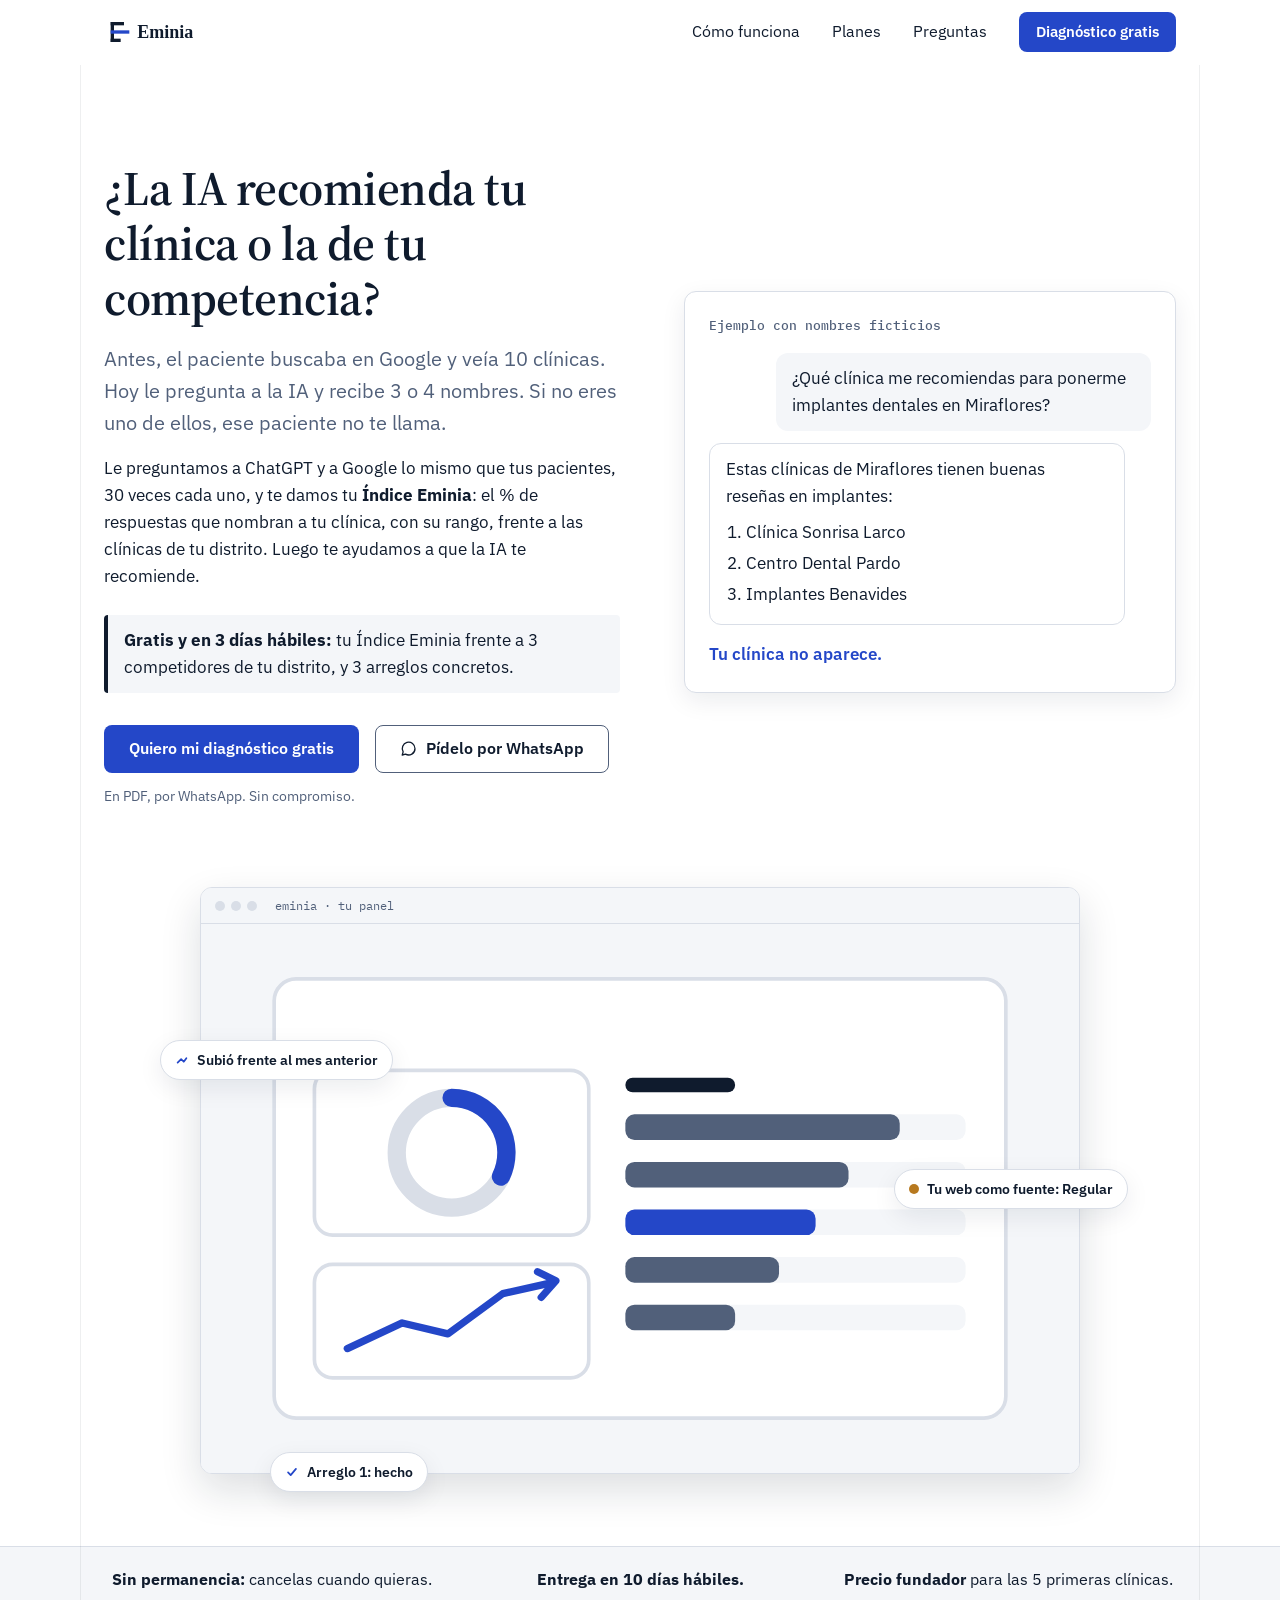
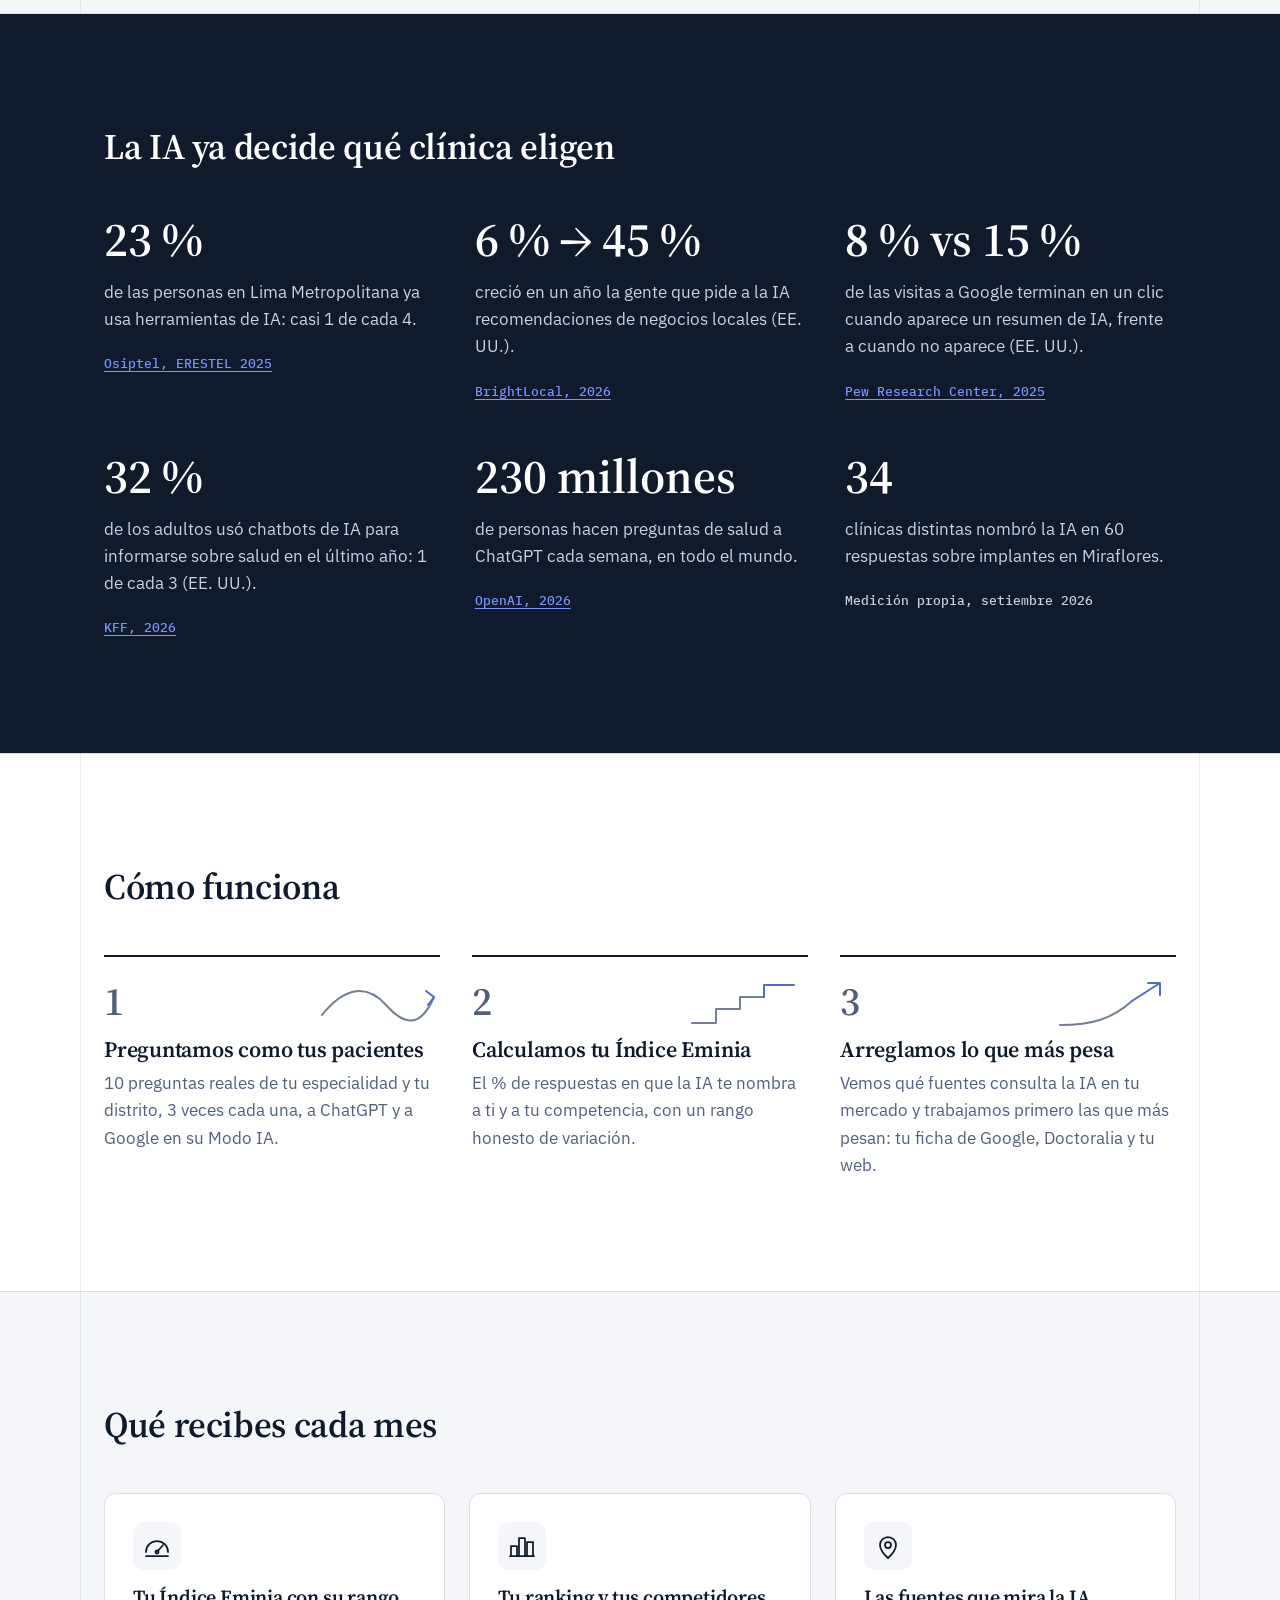
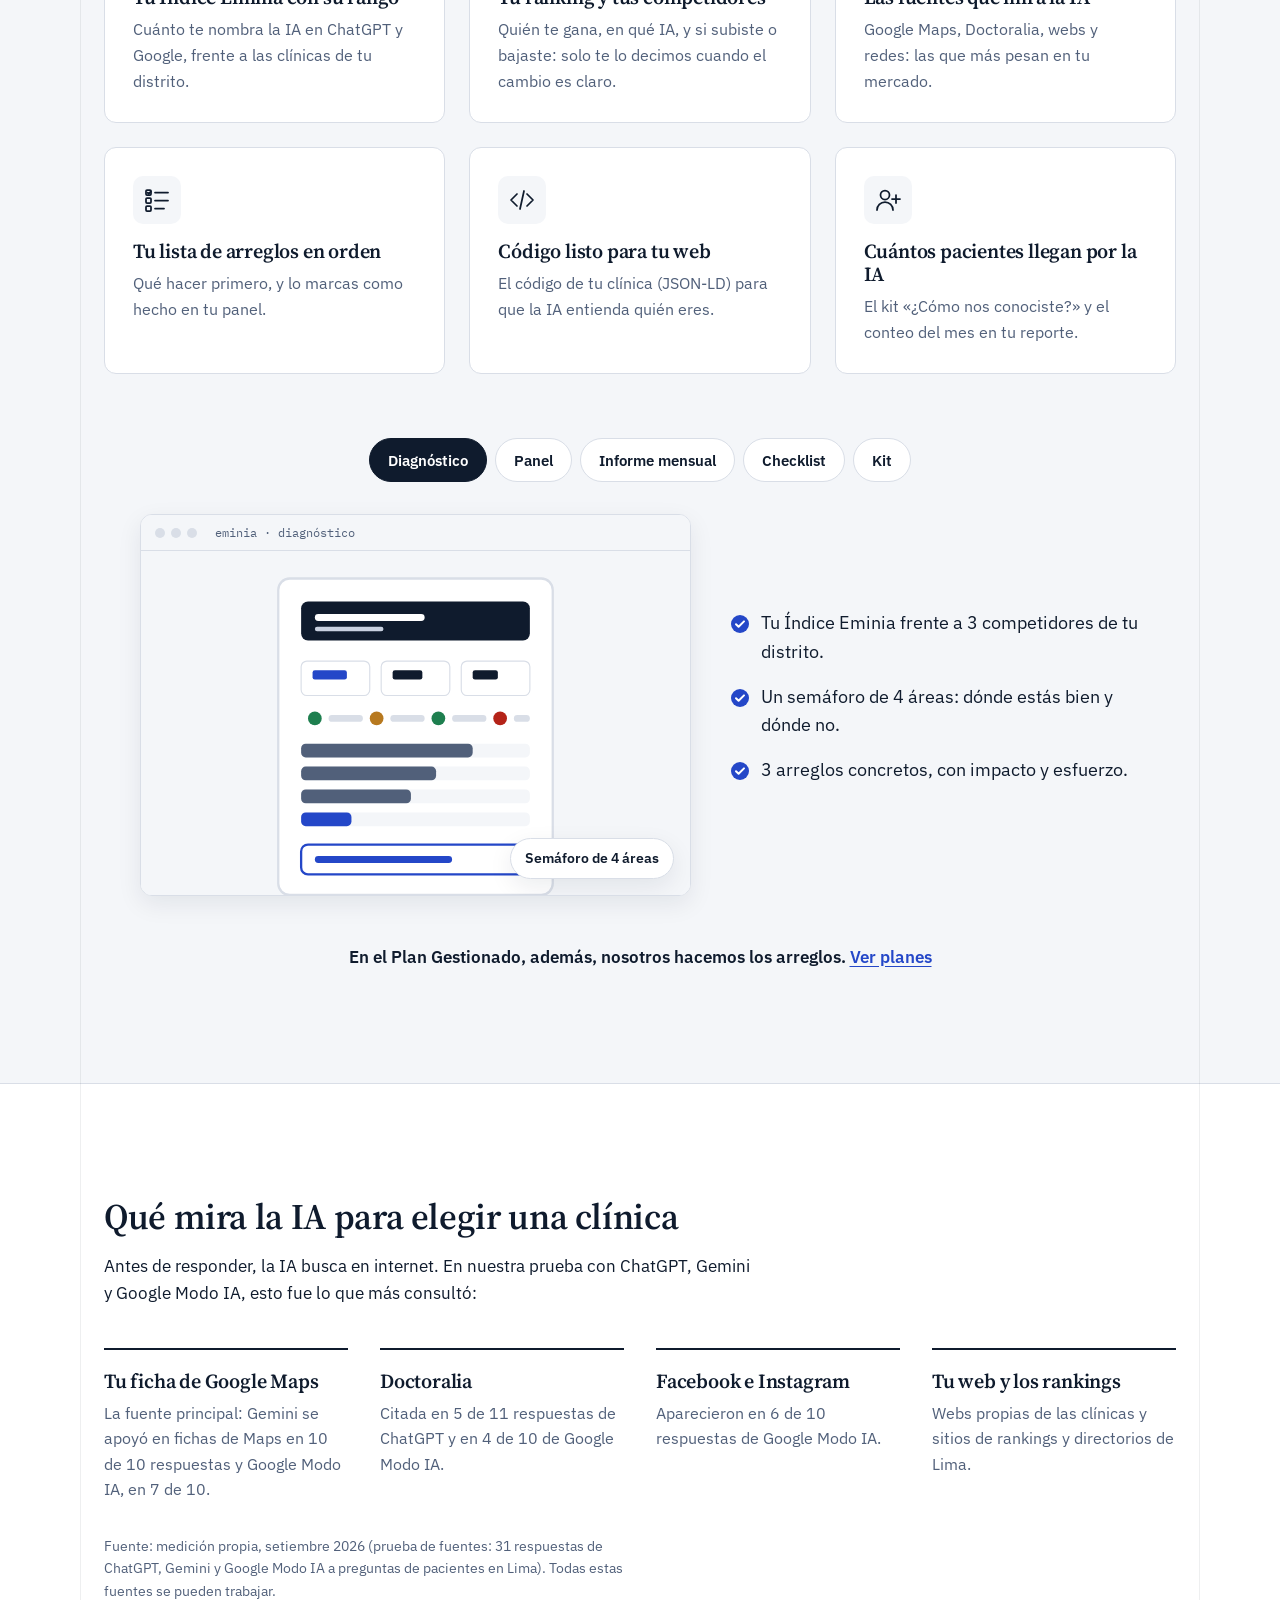
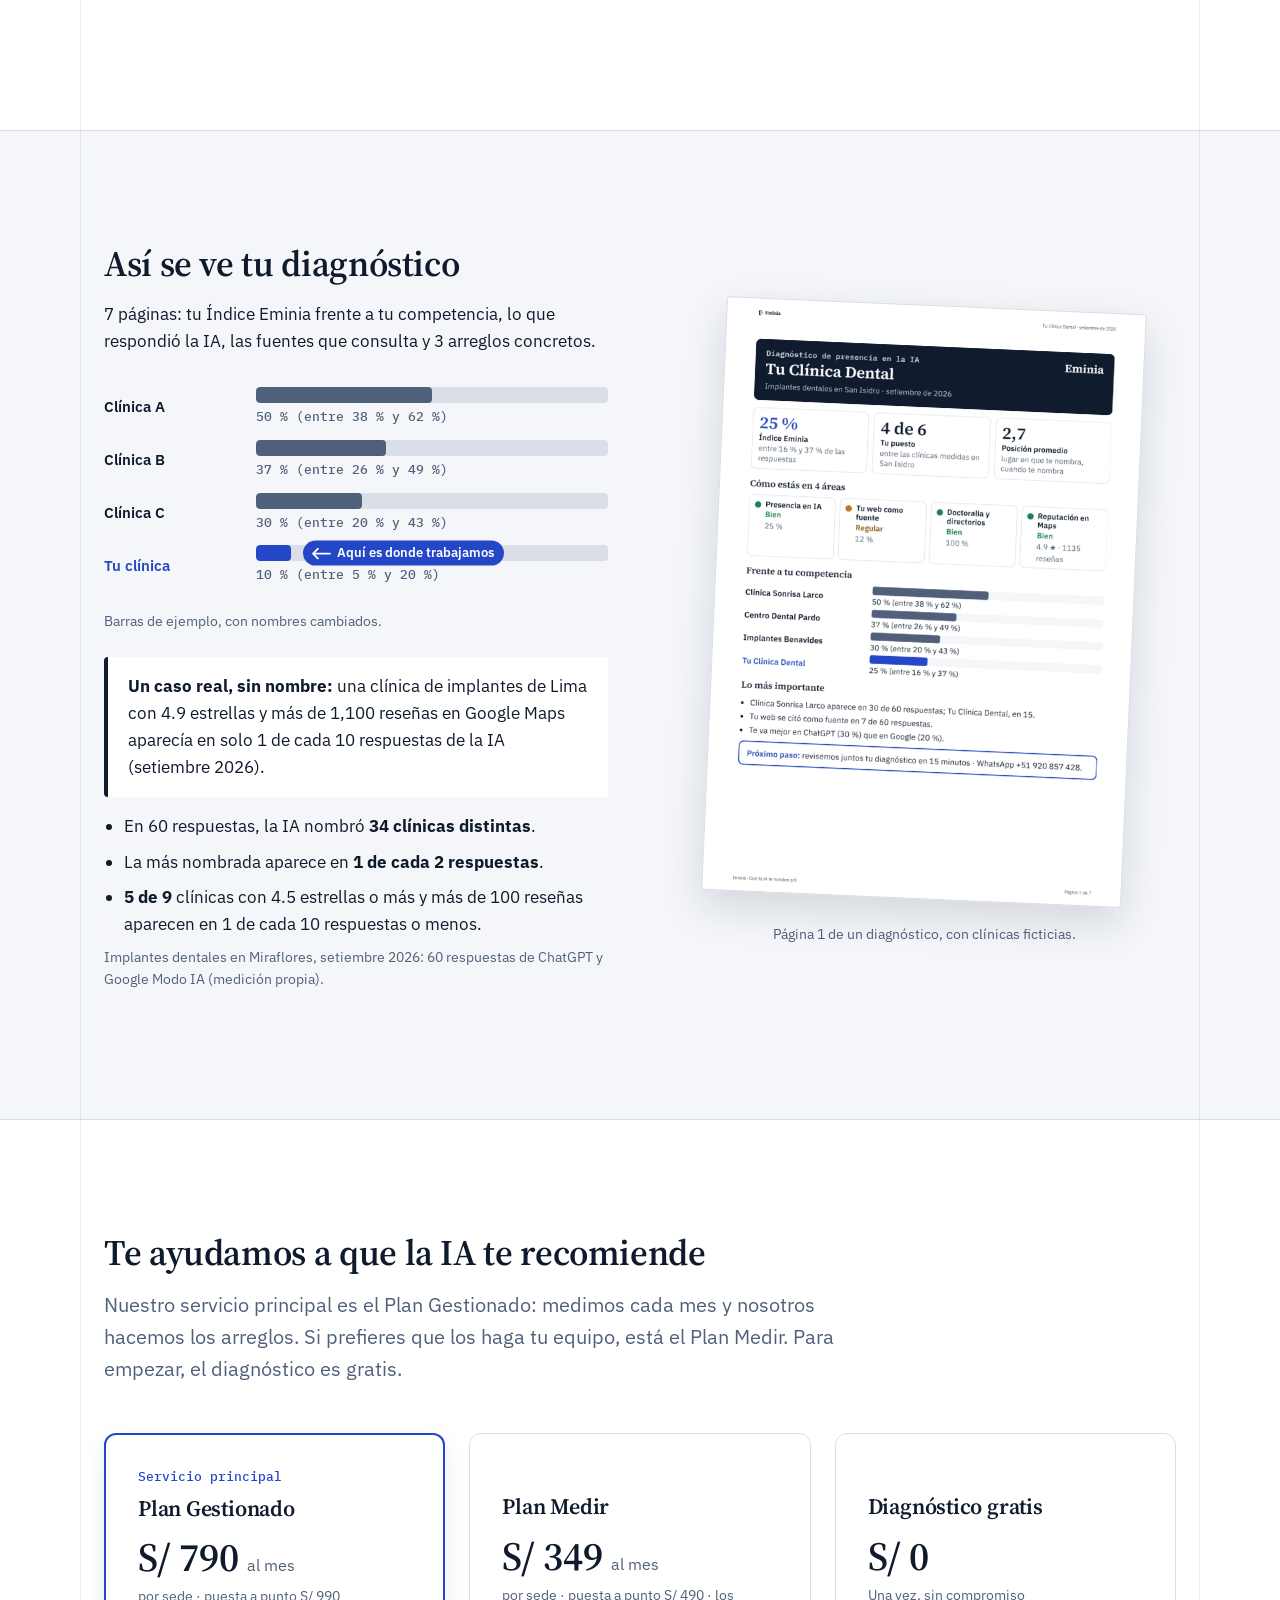
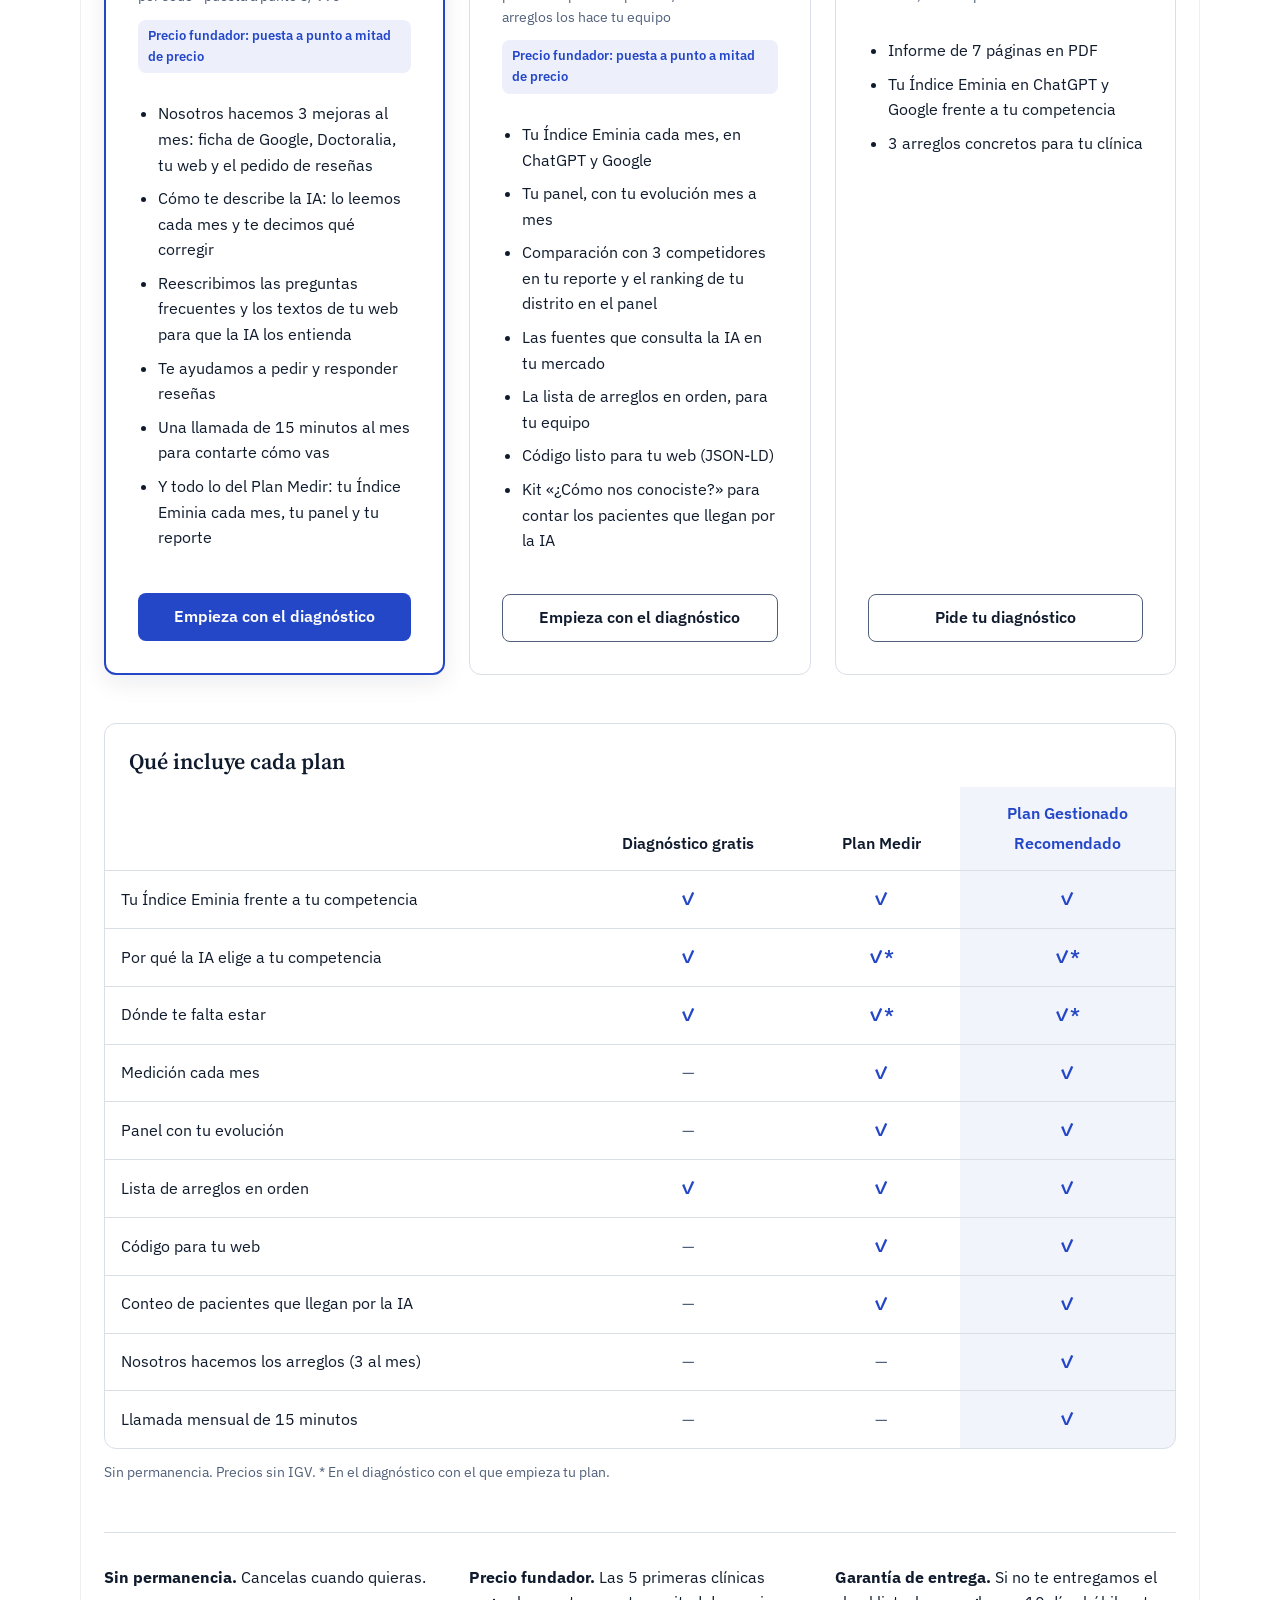
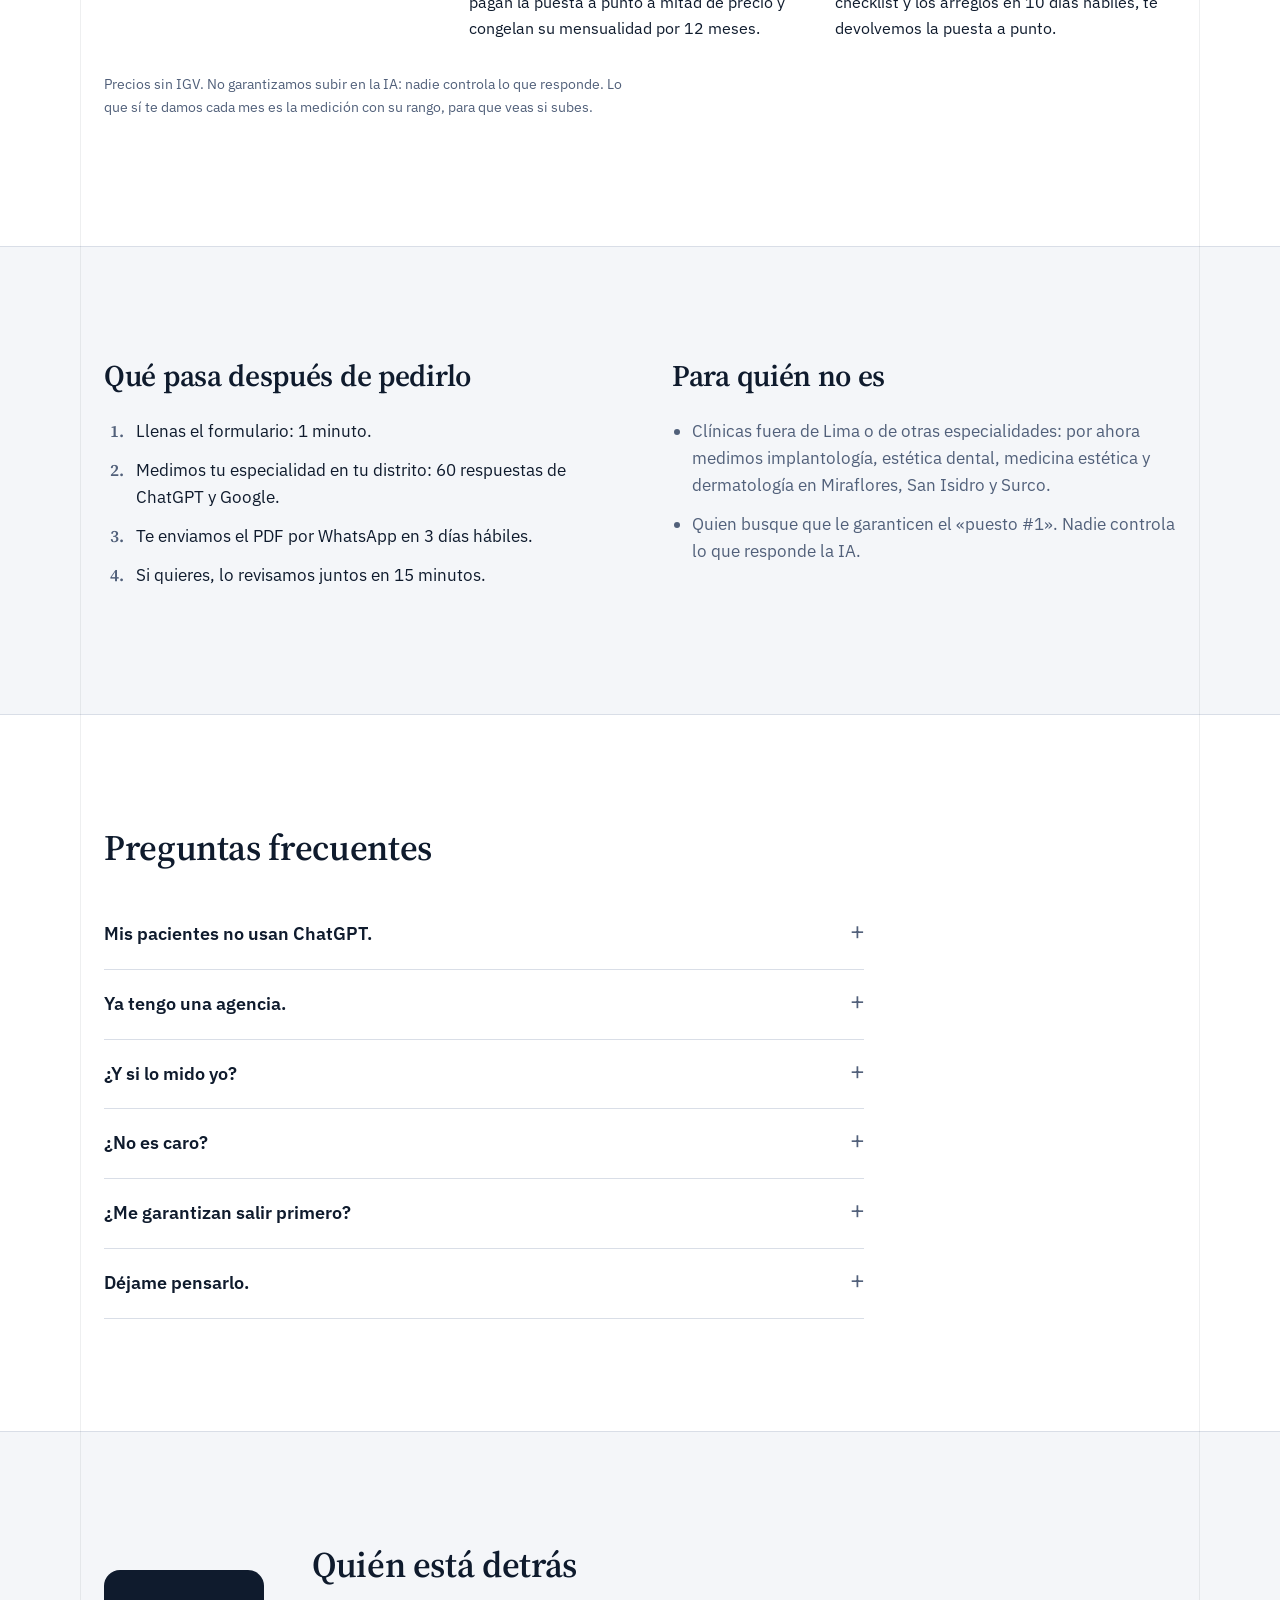
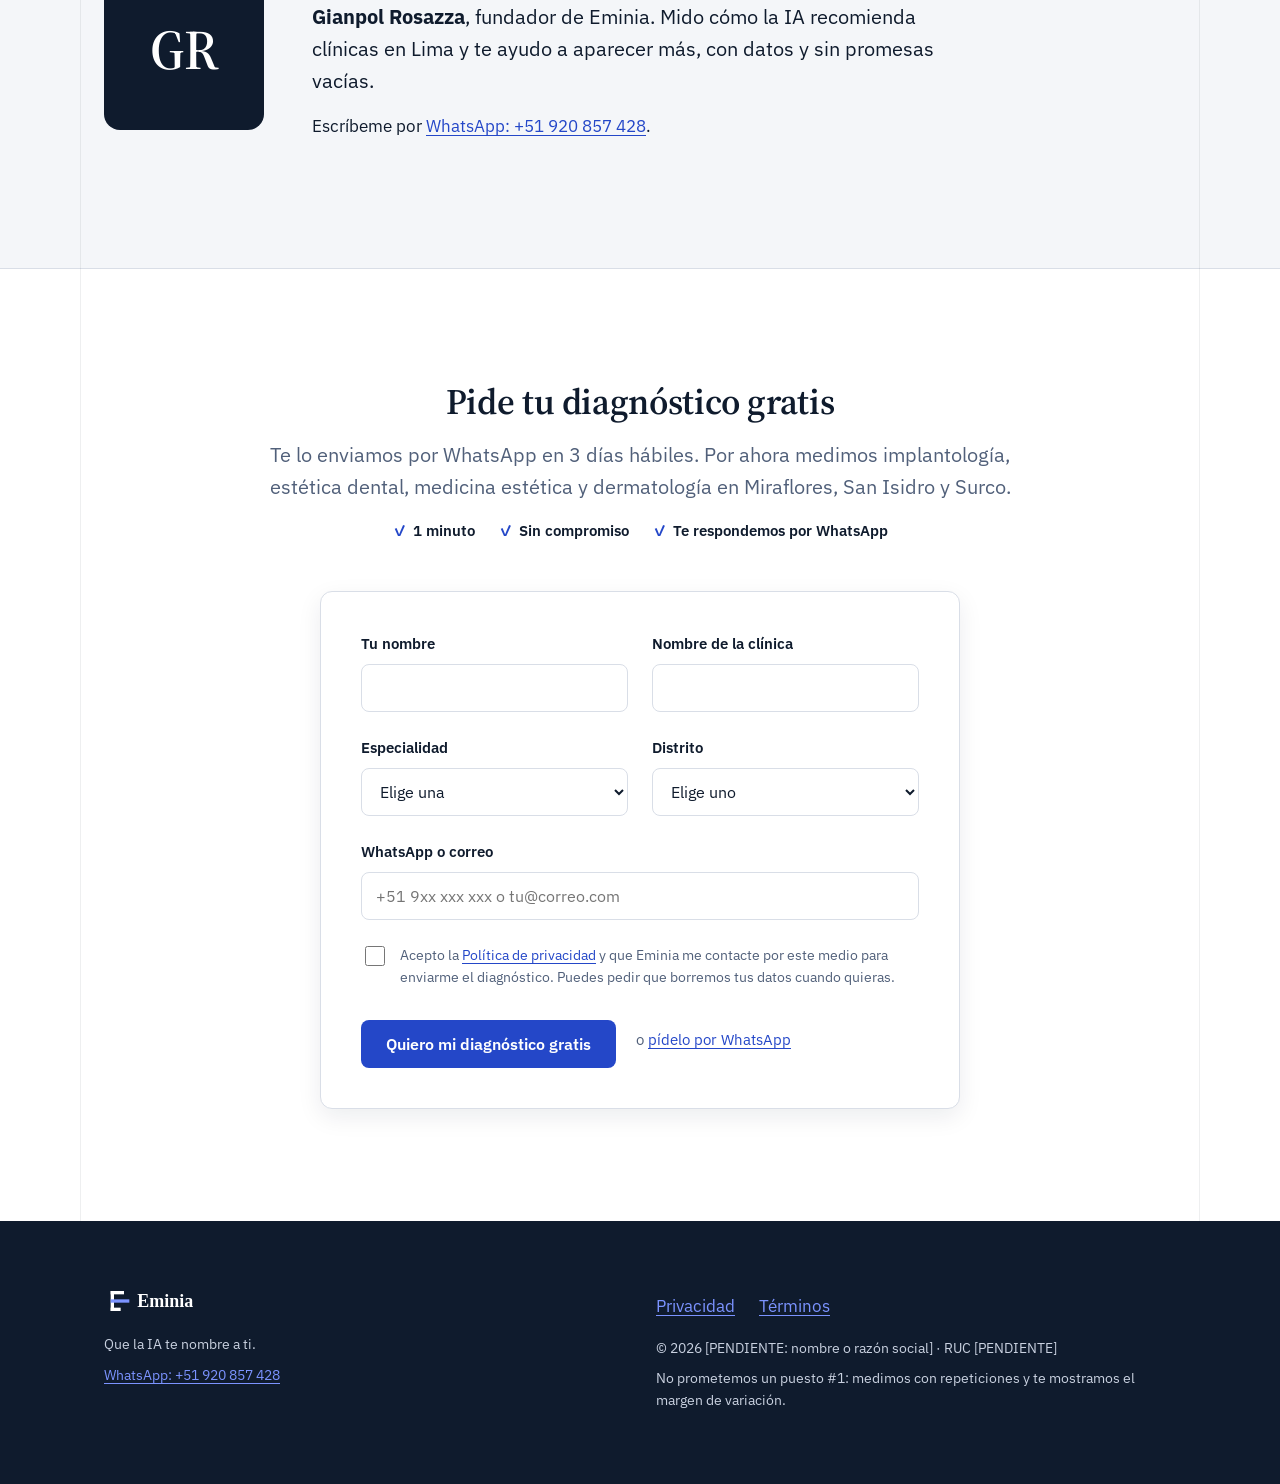
==== commit 39aea72b: "feat(C9b): plan comparison table and five motion effects - 'Qué incluye cada plan': 10 rows, Gestion" ====
--- a/web/index.html
+++ b/web/index.html
@@ -54,6 +54,17 @@
       </div>
     </section>
 
+    <div class="vitrina" aria-label="Así se ve Eminia por dentro (ilustración)">
+      <div class="envoltura">
+        <div class="vitrina-marco asoma">
+          <div class="marco"><div class="marco-barra" aria-hidden="true"><span></span><span></span><span></span><em>eminia · tu panel</em></div><div class="marco-pantalla"><img src="marca/ilustra-panel.svg" width="480" height="300" alt="Ilustración del panel de Eminia: tu índice, una flecha que sube y un ranking con tu clínica en azul."></div></div>
+          <span class="flotante f1"><svg viewBox="0 0 16 16" width="14" height="14" aria-hidden="true"><path d="M3 11l4-4 3 3 3-4" fill="none" stroke="currentColor" stroke-width="2" stroke-linecap="round" stroke-linejoin="round"/></svg>Subió frente al mes anterior</span>
+          <span class="flotante f2"><i class="luz-ambar" aria-hidden="true"></i>Tu web como fuente: Regular</span>
+          <span class="flotante f3"><svg viewBox="0 0 16 16" width="14" height="14" aria-hidden="true"><path d="M3.5 8.5l3 3 6-7" fill="none" stroke="currentColor" stroke-width="2" stroke-linecap="round" stroke-linejoin="round"/></svg>Arreglo 1: hecho</span>
+        </div>
+      </div>
+    </div>
+
     <aside class="garantias-franja" aria-label="Garantías">
       <div class="envoltura">
         <p><strong>Sin permanencia:</strong> cancelas cuando quieras.</p>
@@ -105,14 +116,17 @@
         <h2 id="h-como">Cómo funciona</h2>
         <ol class="pasos">
           <li>
+            <svg class="trazo" viewBox="0 0 124 60" aria-hidden="true"><path pathLength="1" d="M6 40 C 30 10, 52 10, 70 30 S 104 54, 118 22" /><path pathLength="1" class="final" d="M110 16 L118 22 L112 30"/></svg>
             <h3>Preguntamos como tus pacientes</h3>
             <p>10 preguntas reales de tu especialidad y tu distrito, 3 veces cada una, a ChatGPT y a Google en su Modo IA.</p>
           </li>
           <li>
+            <svg class="trazo" viewBox="0 0 124 60" aria-hidden="true"><path pathLength="1" d="M8 48 L32 48 L32 34 L56 34 L56 22 L80 22" /><path pathLength="1" class="final" d="M80 22 L80 10 L110 10"/></svg>
             <h3>Calculamos tu Índice Eminia</h3>
             <p>El % de respuestas en que la IA te nombra a ti y a tu competencia, con un rango honesto de variación.</p>
           </li>
           <li>
+            <svg class="trazo" viewBox="0 0 124 60" aria-hidden="true"><path pathLength="1" d="M8 50 C 40 50, 60 44, 80 26" /><path pathLength="1" class="final" d="M80 26 L108 8 M96 8 L108 8 L108 20"/></svg>
             <h3>Arreglamos lo que más pesa</h3>
             <p>Vemos qué fuentes consulta la IA en tu mercado y trabajamos primero las que más pesan: tu ficha de Google, Doctoralia y tu web.</p>
           </li>
@@ -141,7 +155,7 @@
             <button type="button" role="tab" id="pestana-kit" aria-controls="vista-kit" aria-selected="false" tabindex="-1">Kit</button>
           </div>
           <div role="tabpanel" id="vista-diagnostico" aria-labelledby="pestana-diagnostico" class="vista" tabindex="0">
-            <div class="marco"><div class="marco-barra" aria-hidden="true"><span></span><span></span><span></span><em>eminia · diagnóstico</em></div><div class="marco-pantalla"><img src="marca/ilustra-diagnostico.svg" width="480" height="300" alt="Ilustración: Un informe con barras, tu clínica en azul, y un semáforo de cuatro áreas."></div></div>
+            <div class="marco"><div class="marco-barra" aria-hidden="true"><span></span><span></span><span></span><em>eminia · diagnóstico</em></div><div class="marco-pantalla"><img src="marca/ilustra-diagnostico.svg" width="480" height="300" alt="Ilustración: Un informe con barras, tu clínica en azul, y un semáforo de cuatro áreas."><span class="flotante chip-pestana">Semáforo de 4 áreas</span></div></div>
             <ul class="vinetas">
               <li>Tu Índice Eminia frente a 3 competidores de tu distrito.</li>
               <li>Un semáforo de 4 áreas: dónde estás bien y dónde no.</li>
@@ -149,7 +163,7 @@
             </ul>
           </div>
           <div role="tabpanel" id="vista-panel" aria-labelledby="pestana-panel" class="vista" tabindex="0" hidden>
-            <div class="marco"><div class="marco-barra" aria-hidden="true"><span></span><span></span><span></span><em>eminia · panel</em></div><div class="marco-pantalla"><img src="marca/ilustra-panel.svg" width="480" height="300" alt="Ilustración: Un panel con tu índice, una flecha que sube y un ranking con tu clínica en azul."></div></div>
+            <div class="marco"><div class="marco-barra" aria-hidden="true"><span></span><span></span><span></span><em>eminia · panel</em></div><div class="marco-pantalla"><img src="marca/ilustra-panel.svg" width="480" height="300" alt="Ilustración: Un panel con tu índice, una flecha que sube y un ranking con tu clínica en azul."><span class="flotante chip-pestana">Solo cambios claros</span></div></div>
             <ul class="vinetas">
               <li>Tu índice y tu ranking, siempre a mano.</li>
               <li>Si subiste o bajaste, solo cuando el cambio es claro.</li>
@@ -157,7 +171,7 @@
             </ul>
           </div>
           <div role="tabpanel" id="vista-mensual" aria-labelledby="pestana-mensual" class="vista" tabindex="0" hidden>
-            <div class="marco"><div class="marco-barra" aria-hidden="true"><span></span><span></span><span></span><em>eminia · informe mensual</em></div><div class="marco-pantalla"><img src="marca/ilustra-mensual.svg" width="480" height="300" alt="Ilustración: Un informe con barras que crecen mes a mes."></div></div>
+            <div class="marco"><div class="marco-barra" aria-hidden="true"><span></span><span></span><span></span><em>eminia · informe mensual</em></div><div class="marco-pantalla"><img src="marca/ilustra-mensual.svg" width="480" height="300" alt="Ilustración: Un informe con barras que crecen mes a mes."><span class="flotante chip-pestana">Un PDF cada mes</span></div></div>
             <ul class="vinetas">
               <li>Un PDF cada mes con tu evolución.</li>
               <li>Qué cambió frente al mes anterior y frente a tu competencia.</li>
@@ -165,7 +179,7 @@
             </ul>
           </div>
           <div role="tabpanel" id="vista-checklist" aria-labelledby="pestana-checklist" class="vista" tabindex="0" hidden>
-            <div class="marco"><div class="marco-barra" aria-hidden="true"><span></span><span></span><span></span><em>eminia · checklist</em></div><div class="marco-pantalla"><img src="marca/ilustra-checklist.svg" width="480" height="300" alt="Ilustración: Una lista de arreglos en orden, con los primeros marcados como hechos."></div></div>
+            <div class="marco"><div class="marco-barra" aria-hidden="true"><span></span><span></span><span></span><em>eminia · checklist</em></div><div class="marco-pantalla"><img src="marca/ilustra-checklist.svg" width="480" height="300" alt="Ilustración: Una lista de arreglos en orden, con los primeros marcados como hechos."><span class="flotante chip-pestana">Arreglo 1: hecho</span></div></div>
             <ul class="vinetas">
               <li>Qué arreglar primero, en orden.</li>
               <li>Lo marcas como hecho en tu panel.</li>
@@ -173,7 +187,7 @@
             </ul>
           </div>
           <div role="tabpanel" id="vista-kit" aria-labelledby="pestana-kit" class="vista" tabindex="0" hidden>
-            <div class="marco"><div class="marco-barra" aria-hidden="true"><span></span><span></span><span></span><em>eminia · kit</em></div><div class="marco-pantalla"><img src="marca/ilustra-kit.svg" width="480" height="300" alt="Ilustración: Una tarjeta que cuenta los pacientes que llegan por la IA."></div></div>
+            <div class="marco"><div class="marco-barra" aria-hidden="true"><span></span><span></span><span></span><em>eminia · kit</em></div><div class="marco-pantalla"><img src="marca/ilustra-kit.svg" width="480" height="300" alt="Ilustración: Una tarjeta que cuenta los pacientes que llegan por la IA."><span class="flotante chip-pestana">+1 paciente por la IA</span></div></div>
             <ul class="vinetas">
               <li>La pregunta «¿Cómo nos conociste?», lista para usar.</li>
               <li>Enlaces con UTM para tu web y Doctoralia.</li>
@@ -237,6 +251,7 @@
             <h3>Plan Gestionado</h3>
             <p class="precio">S/ 790 <small>al mes</small></p>
             <p class="setup">por sede · puesta a punto S/ 990</p>
+            <p class="fundador">Precio fundador: puesta a punto a mitad de precio</p>
             <ul>
               <li>Nosotros hacemos 3 mejoras al mes: ficha de Google, Doctoralia, tu web y el pedido de reseñas</li>
               <li>Cómo te describe la IA: lo leemos cada mes y te decimos qué corregir</li>
@@ -252,6 +267,7 @@
             <h3>Plan Medir</h3>
             <p class="precio">S/ 349 <small>al mes</small></p>
             <p class="setup">por sede · puesta a punto S/ 490 · los arreglos los hace tu equipo</p>
+            <p class="fundador">Precio fundador: puesta a punto a mitad de precio</p>
             <ul>
               <li>Tu Índice Eminia cada mes, en ChatGPT y Google</li>
               <li>Tu panel, con tu evolución mes a mes</li>
@@ -276,6 +292,27 @@
             <a class="boton secundario" href="#pedir">Pide tu diagnóstico</a>
           </article>
         </div>
+        <div class="comparativa" role="region" aria-labelledby="h-comparativa" tabindex="0">
+          <table>
+            <caption id="h-comparativa">Qué incluye cada plan</caption>
+            <thead>
+              <tr><th scope="col"><span class="sr-only">Qué incluye</span></th><th scope="col">Diagnóstico gratis</th><th scope="col">Plan Medir</th><th scope="col" class="rec">Plan Gestionado <span class="sello">Recomendado</span></th></tr>
+            </thead>
+            <tbody>
+              <tr><th scope="row">Tu Índice Eminia frente a tu competencia</th><td><span class="si" aria-label="Incluido">✓</span></td><td><span class="si" aria-label="Incluido">✓</span></td><td class="rec"><span class="si" aria-label="Incluido">✓</span></td></tr>
+              <tr><th scope="row">Por qué la IA elige a tu competencia</th><td><span class="si" aria-label="Incluido">✓</span></td><td><span class="si" aria-label="Incluido, en el diagnóstico inicial">✓*</span></td><td class="rec"><span class="si" aria-label="Incluido, en el diagnóstico inicial">✓*</span></td></tr>
+              <tr><th scope="row">Dónde te falta estar</th><td><span class="si" aria-label="Incluido">✓</span></td><td><span class="si" aria-label="Incluido, en el diagnóstico inicial">✓*</span></td><td class="rec"><span class="si" aria-label="Incluido, en el diagnóstico inicial">✓*</span></td></tr>
+              <tr><th scope="row">Medición cada mes</th><td><span class="no" aria-label="No incluido">—</span></td><td><span class="si" aria-label="Incluido">✓</span></td><td class="rec"><span class="si" aria-label="Incluido">✓</span></td></tr>
+              <tr><th scope="row">Panel con tu evolución</th><td><span class="no" aria-label="No incluido">—</span></td><td><span class="si" aria-label="Incluido">✓</span></td><td class="rec"><span class="si" aria-label="Incluido">✓</span></td></tr>
+              <tr><th scope="row">Lista de arreglos en orden</th><td><span class="si" aria-label="Incluido">✓</span></td><td><span class="si" aria-label="Incluido">✓</span></td><td class="rec"><span class="si" aria-label="Incluido">✓</span></td></tr>
+              <tr><th scope="row">Código para tu web</th><td><span class="no" aria-label="No incluido">—</span></td><td><span class="si" aria-label="Incluido">✓</span></td><td class="rec"><span class="si" aria-label="Incluido">✓</span></td></tr>
+              <tr><th scope="row">Conteo de pacientes que llegan por la IA</th><td><span class="no" aria-label="No incluido">—</span></td><td><span class="si" aria-label="Incluido">✓</span></td><td class="rec"><span class="si" aria-label="Incluido">✓</span></td></tr>
+              <tr><th scope="row">Nosotros hacemos los arreglos (3 al mes)</th><td><span class="no" aria-label="No incluido">—</span></td><td><span class="no" aria-label="No incluido">—</span></td><td class="rec"><span class="si" aria-label="Incluido">✓</span></td></tr>
+              <tr><th scope="row">Llamada mensual de 15 minutos</th><td><span class="no" aria-label="No incluido">—</span></td><td><span class="no" aria-label="No incluido">—</span></td><td class="rec"><span class="si" aria-label="Incluido">✓</span></td></tr>
+            </tbody>
+          </table>
+        </div>
+        <p class="nota comparativa-nota">Sin permanencia. Precios sin IGV. * En el diagnóstico con el que empieza tu plan.</p>
         <div class="ganchos">
           <p><strong>Sin permanencia.</strong> Cancelas cuando quieras.</p>
           <p><strong>Precio fundador.</strong> Las 5 primeras clínicas pagan la puesta a punto a mitad de precio y congelan su mensualidad por 12 meses.</p>
--- a/web/landing.css
+++ b/web/landing.css
@@ -24,6 +24,7 @@
   --sombra-1: 0 8px 24px rgba(15, 27, 45, 0.08);
   --sombra-2: 0 16px 40px rgba(15, 27, 45, 0.14);
   --alto-encabezado: 64px;
+  --mov: 250ms cubic-bezier(0.4, 0, 0.2, 1);  /* one rhythm for every hover and press */
 }
 
 *, *::before, *::after { box-sizing: border-box; }
@@ -61,7 +62,7 @@
   min-height: 48px; padding: 12px 24px; border-radius: var(--radio);
   font: 600 16px/1.2 var(--sans); text-decoration: none; cursor: pointer;
   border: 1.5px solid transparent;
-  transition: background-color 180ms ease, color 180ms ease, transform 180ms ease, box-shadow 180ms ease;
+  transition: background-color var(--mov), color var(--mov), transform var(--mov), box-shadow var(--mov), border-color var(--mov);
 }
 .boton:active { transform: translateY(0) scale(0.98); box-shadow: none; }
 .boton.principal { background: var(--cobalto); color: var(--blanco); }
@@ -73,7 +74,7 @@
 /* Header */
 .encabezado {
   position: sticky; top: 0; z-index: 10; background: var(--blanco);
-  border-bottom: 1px solid transparent; transition: box-shadow 200ms ease, border-color 200ms ease;
+  border-bottom: 1px solid transparent; transition: box-shadow var(--mov), border-color var(--mov);
 }
 .encabezado.con-sombra { border-bottom-color: var(--linea); box-shadow: 0 2px 12px rgba(15, 27, 45, 0.06); }
 .encabezado .envoltura { display: flex; align-items: center; justify-content: space-between; height: var(--alto-encabezado); gap: 24px; }
@@ -125,6 +126,40 @@
 .pasos h3 { margin-bottom: 8px; }
 .pasos p { color: var(--pizarra); margin: 0; }
 
+/* 1 + 2 · The panel that peeks below the hero, with floating cards */
+.vitrina { margin-top: -48px; padding-bottom: 72px; position: relative; z-index: 2; }
+.vitrina-marco { position: relative; max-width: 880px; margin: 0 auto; }
+.vitrina .marco { box-shadow: var(--sombra-2); }
+.flotante {
+  position: absolute; display: inline-flex; align-items: center; gap: 8px; white-space: nowrap;
+  background: var(--blanco); color: var(--tinta); border: 1px solid var(--linea); border-radius: 999px;
+  padding: 8px 14px; font-size: 14px; font-weight: 600; box-shadow: var(--sombra-1);
+}
+.flotante svg { color: var(--cobalto); flex: none; }
+.vitrina .f1 { left: -40px; top: 26%; }
+.vitrina .f2 { right: -48px; top: 48%; }
+.vitrina .f3 { left: 8%; bottom: -18px; }
+.luz-ambar { width: 10px; height: 10px; border-radius: 50%; background: #B7791F; display: inline-block; }
+.marco-pantalla .chip-pestana { right: 16px; bottom: 16px; }
+
+/* 3 · Thin guide lines framing the content column, and section dividers */
+main { position: relative; }
+main::before {
+  content: ""; position: absolute; top: 0; bottom: 0; left: 50%; width: var(--ancho); transform: translateX(-50%);
+  border-left: 1px solid rgba(15, 27, 45, 0.07); border-right: 1px solid rgba(15, 27, 45, 0.07);
+  pointer-events: none; z-index: 1;
+}
+.seccion:not(.tinta) { border-top: 1px solid var(--linea); }
+
+/* 4 · Strokes that draw themselves in "Cómo funciona" */
+.pasos li { position: relative; }
+.trazo { position: absolute; top: 18px; right: 0; width: 124px; height: 60px; fill: none; stroke: var(--pizarra); stroke-width: 2; stroke-linecap: round; stroke-linejoin: round; opacity: 0.8; }
+.trazo .final { stroke: var(--cobalto); }
+.trazo path { stroke-dasharray: 1; stroke-dashoffset: 0; }
+
+/* 5 · Founder badge on paid plans */
+.fundador { display: inline-block; margin: -12px 0 20px; padding: 6px 10px; border-radius: 8px; background: rgba(36, 71, 200, 0.08); color: var(--cobalto); font-size: 13px; font-weight: 600; }
+
 /* What you get every month */
 .recibe-grilla { list-style: none; padding: 0; margin: 48px 0 0; display: grid; grid-template-columns: repeat(3, 1fr); gap: 24px; }
 .recibe { background: var(--blanco); border: 1px solid var(--linea); border-radius: var(--radio-tarjeta); padding: 28px; }
@@ -136,7 +171,7 @@
 .pestanas [role=tab] {
   min-height: 44px; padding: 8px 18px; border-radius: 999px; border: 1.5px solid var(--linea);
   background: var(--blanco); color: var(--tinta); font: 600 15px var(--sans); cursor: pointer;
-  transition: background-color 180ms ease, border-color 180ms ease, color 180ms ease;
+  transition: background-color var(--mov), border-color var(--mov), color var(--mov);
 }
 .pestanas [role=tab]:hover { border-color: var(--pizarra); }
 .pestanas [role=tab][aria-selected=true] { background: var(--tinta); border-color: var(--tinta); color: var(--blanco); }
@@ -162,7 +197,7 @@
 
 /* Cards lift on hover (mouse only) */
 @media (hover: hover) {
-  .plan, .recibe { transition: transform 200ms ease, box-shadow 200ms ease; }
+  .plan, .recibe { transition: transform var(--mov), box-shadow var(--mov); }
   .plan:hover, .recibe:hover { transform: translateY(-4px); box-shadow: var(--sombra-1); }
 }
 
@@ -225,6 +260,20 @@
 .plan ul { margin: 0 0 32px; padding-left: 20px; font-size: 16px; }
 .plan li { margin: 8px 0; }
 .plan .boton { margin-top: auto; width: 100%; }
+.comparativa { margin-top: 48px; overflow-x: auto; -webkit-overflow-scrolling: touch; border: 1px solid var(--linea); border-radius: var(--radio-tarjeta); background: var(--blanco); }
+.comparativa table { width: 100%; min-width: 640px; border-collapse: collapse; font-size: 16px; }
+.comparativa caption { text-align: left; font-family: var(--serif); font-weight: 600; font-size: 22px; padding: 20px 24px 8px; }
+.comparativa th, .comparativa td { padding: 14px 16px; border-bottom: 1px solid var(--linea); text-align: center; }
+.comparativa tbody th { text-align: left; font-weight: 400; }
+.comparativa thead th { font-weight: 600; vertical-align: bottom; }
+.comparativa tbody tr:last-child th, .comparativa tbody tr:last-child td { border-bottom: 0; }
+.comparativa .rec { background: rgba(36, 71, 200, 0.06); }
+.comparativa thead .rec { color: var(--cobalto); }
+.comparativa thead .sello { display: block; margin: 4px 0 0; }
+.comparativa .si { color: var(--cobalto); font-weight: 600; font-size: 18px; }
+.comparativa .no { color: var(--pizarra); }
+.comparativa-nota { margin-top: 12px; }
+.sr-only { position: absolute; width: 1px; height: 1px; overflow: hidden; clip: rect(0 0 0 0); white-space: nowrap; }
 .ganchos { display: grid; grid-template-columns: repeat(3, 1fr); gap: 24px; margin-top: 48px; padding-top: 32px; border-top: 1px solid var(--linea); }
 .ganchos p { margin: 0; font-size: 16px; }
 .ganchos + .nota { margin-top: 32px; }
@@ -287,6 +336,17 @@
 /* The label shows once the "Tu clínica" bar has grown */
 .js .barras .aqui { opacity: 0; transform: translate(-6px, -50%); transition: opacity 300ms ease 650ms, transform 300ms ease 650ms; }
 .js .barras.visible .aqui { opacity: 1; transform: translate(0, -50%); }
+/* The panel settles (600 ms) and the floating cards pop in one after another */
+.js .asoma { opacity: 0; transform: translateY(40px) scale(0.97); transition: opacity 600ms var(--mov-curva, ease-out), transform 600ms ease-out; }
+.js .asoma.visible { opacity: 1; transform: none; }
+.js .asoma .flotante { opacity: 0; transform: translateY(8px); transition: opacity 300ms ease-out, transform 300ms ease-out; }
+.js .asoma.visible .f1 { opacity: 1; transform: none; transition-delay: 450ms; }
+.js .asoma.visible .f2 { opacity: 1; transform: none; transition-delay: 600ms; }
+.js .asoma.visible .f3 { opacity: 1; transform: none; transition-delay: 750ms; }
+.js .aparece .trazo path { stroke-dashoffset: 1; transition: stroke-dashoffset 700ms ease-out 200ms; }
+.js .aparece.visible .trazo path { stroke-dashoffset: 0; }
+.js .aparece.visible .trazo .final { transition-delay: 800ms; transition-duration: 300ms; }
+.vista.entrando .chip-pestana { animation: fundido 250ms ease 150ms both; }
 /* Tab image fade (250 ms) */
 .vista.entrando .marco-pantalla > * { animation: fundido 250ms ease both; }
 @keyframes fundido { from { opacity: 0; } to { opacity: 1; } }
@@ -296,11 +356,14 @@
   .boton:hover, .boton:active, .plan:hover, .recibe:hover { transform: none; }
   .js .barras .aqui { opacity: 1; transform: translate(0, -50%); transition: none; }
   .vista.entrando .marco-pantalla > * { animation: none; }
-  .js .aparece, .js .chat .paso { opacity: 1; transform: none; transition: none; }
+  .js .aparece, .js .chat .paso, .js .asoma, .js .asoma .flotante { opacity: 1; transform: none; transition: none; }
+  .js .aparece .trazo path { stroke-dashoffset: 0; transition: none; }
+  .vista.entrando .chip-pestana { animation: none; }
   .js .barras .relleno { width: var(--valor); transition: none; }
 }
 
 /* Tablet */
+@media (max-width: 1180px) { main::before { display: none; } .vitrina .f1 { left: -8px; } .vitrina .f2 { right: -8px; } }
 @media (max-width: 960px) {
   :root { --seccion: 88px; }
   h1 { font-size: 40px; }
@@ -331,6 +394,10 @@
   .tarjeta-formulario { padding: 24px; }
   .campos { grid-template-columns: 1fr; }
   .fuentes-ia { grid-template-columns: 1fr; gap: 24px; }
+  .vitrina { margin-top: -24px; padding-bottom: 56px; }
+  .flotante { font-size: 12px; padding: 6px 10px; }
+  .vitrina .f1 { left: 4px; top: 18%; } .vitrina .f2 { right: 4px; top: 52%; } .vitrina .f3 { left: 4px; bottom: -14px; }
+  .trazo { width: 96px; height: 46px; top: 22px; }
   .recibe-grilla { grid-template-columns: 1fr; gap: 16px; }
   .garantias-franja .envoltura { grid-template-columns: 1fr; }
   .garantias-franja p { text-align: left; }
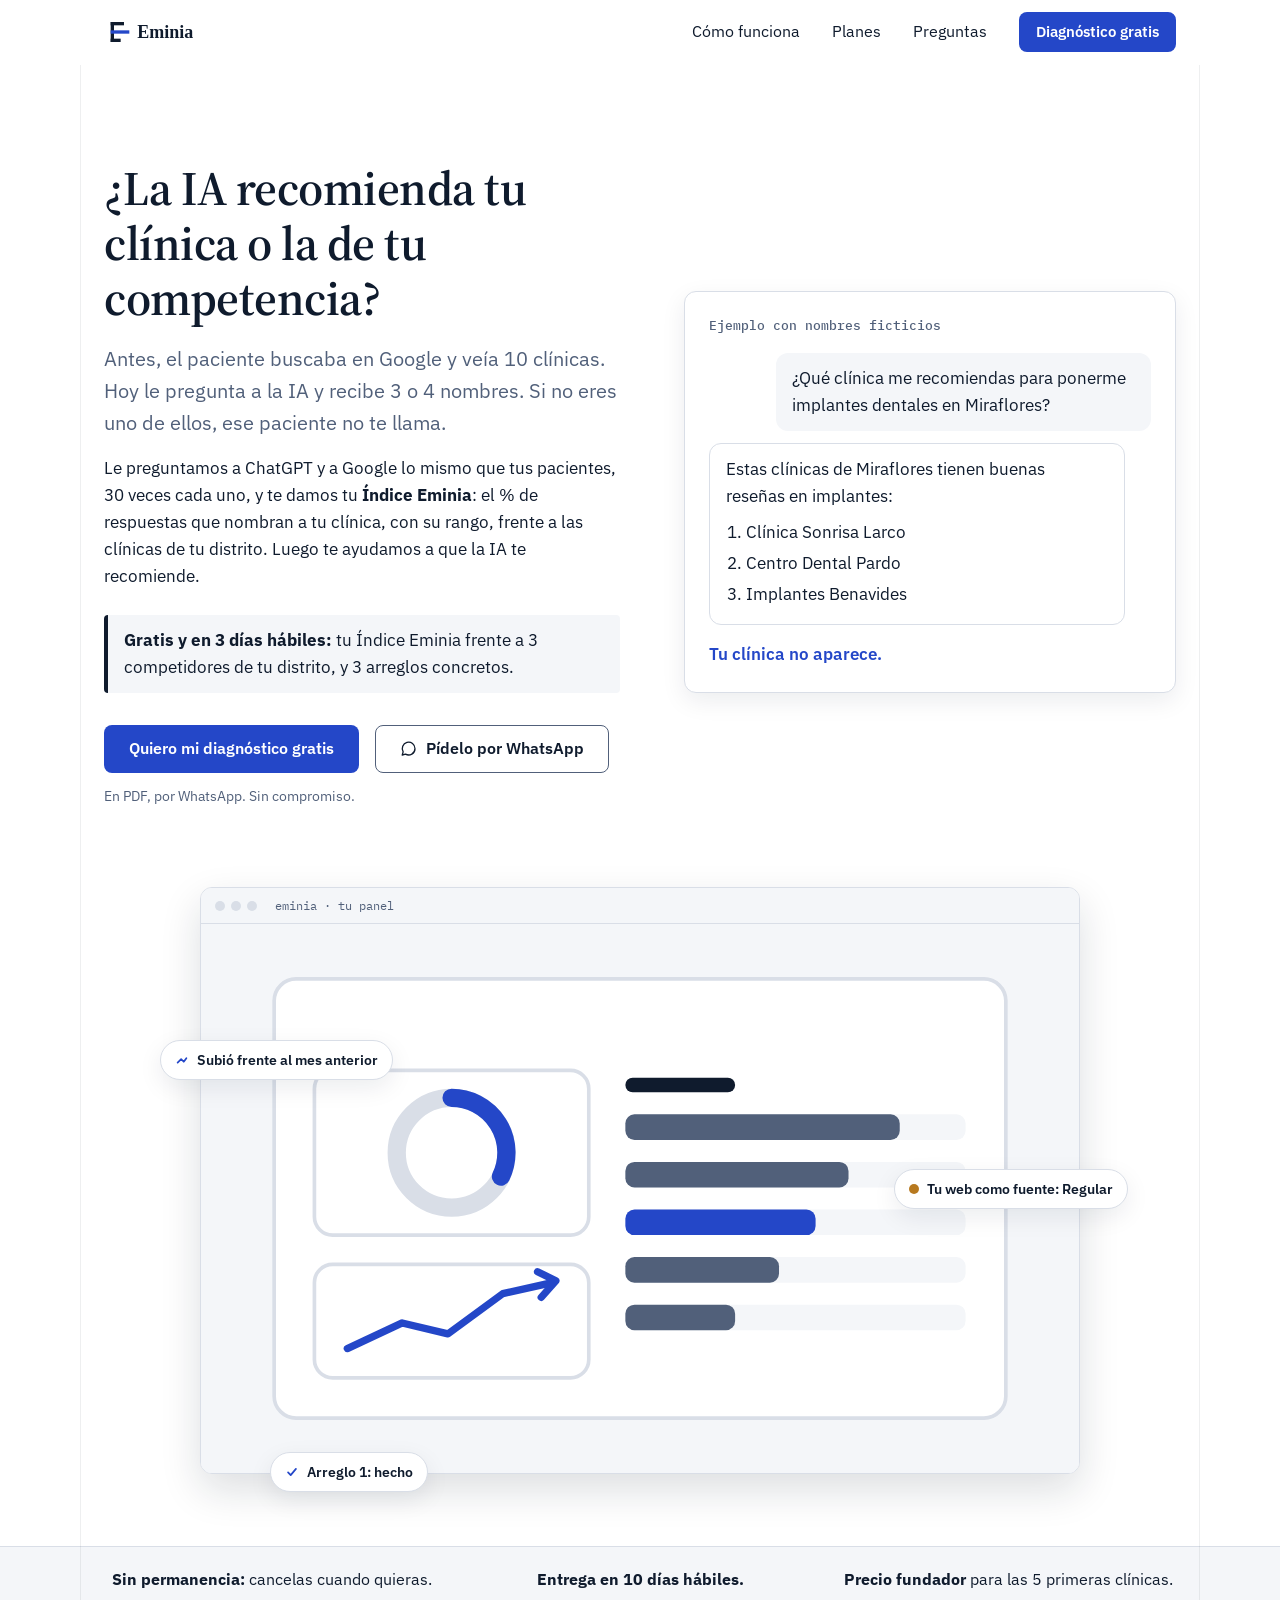
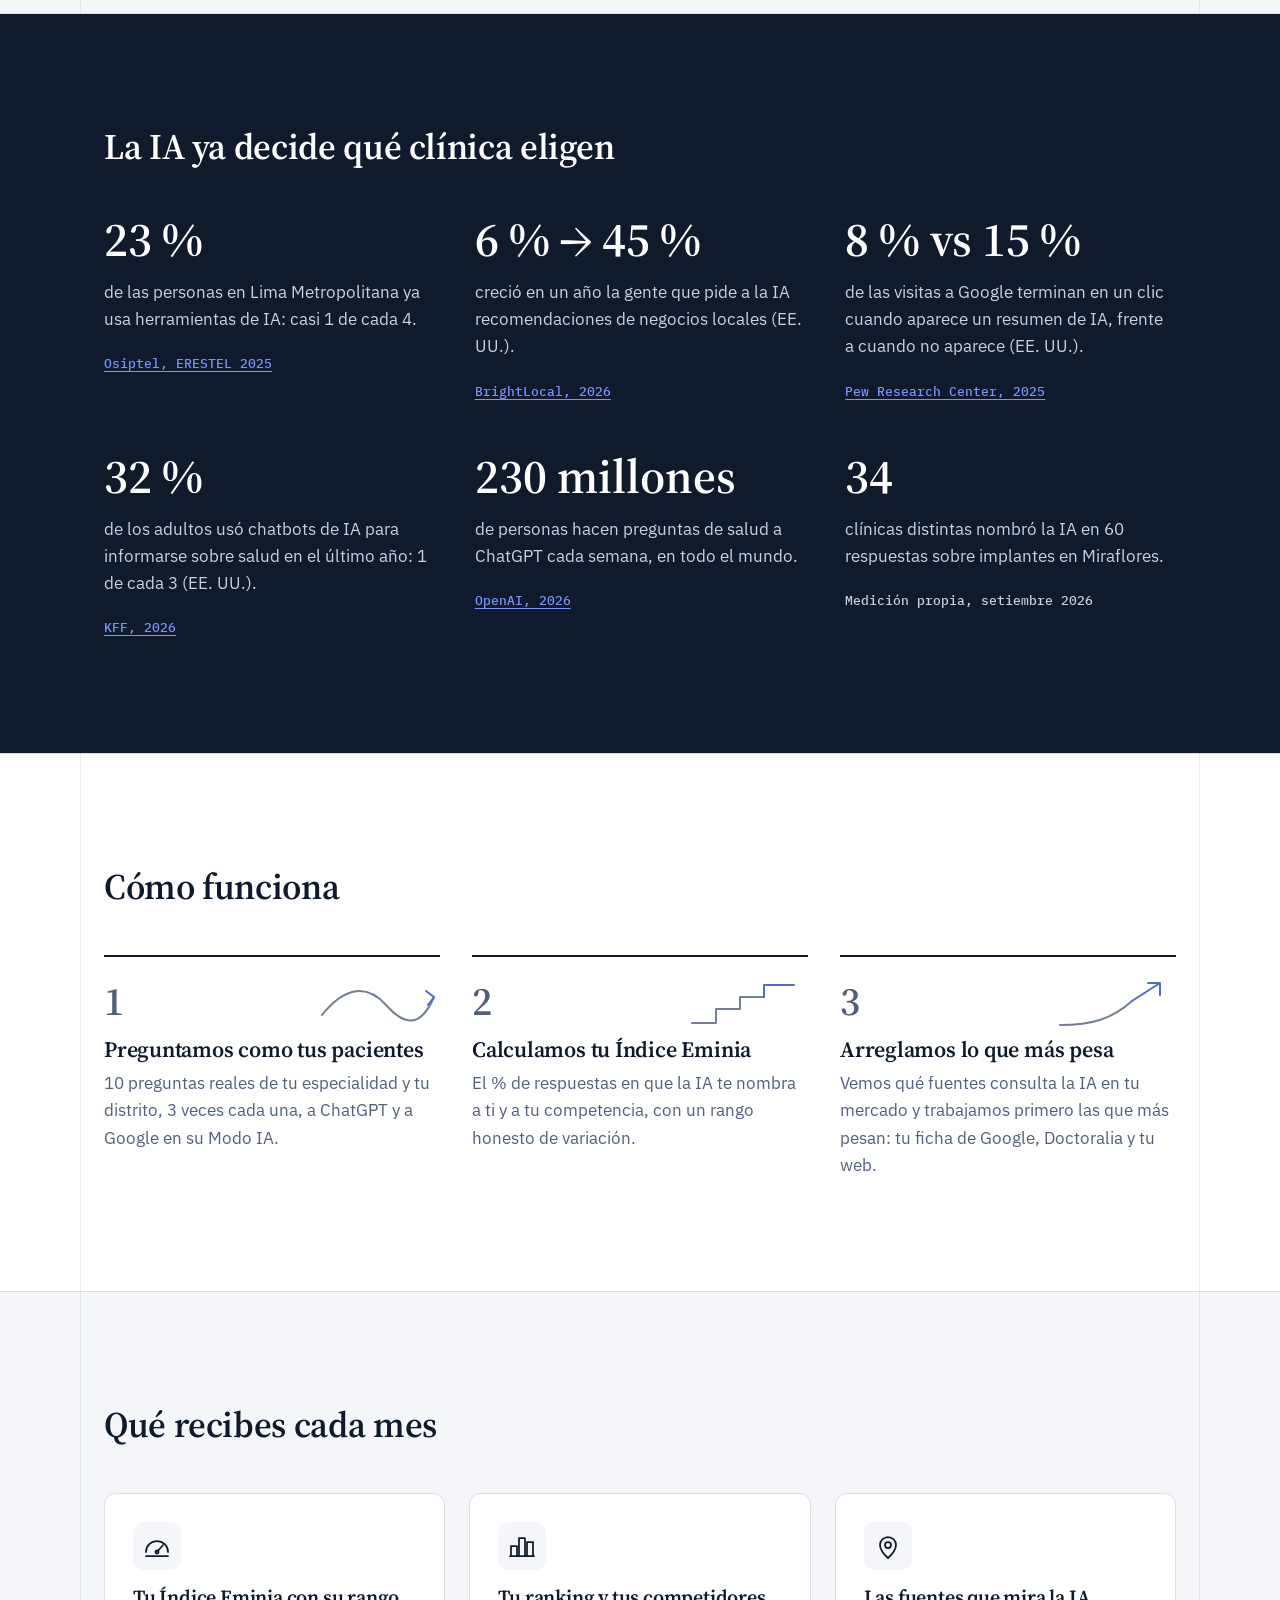
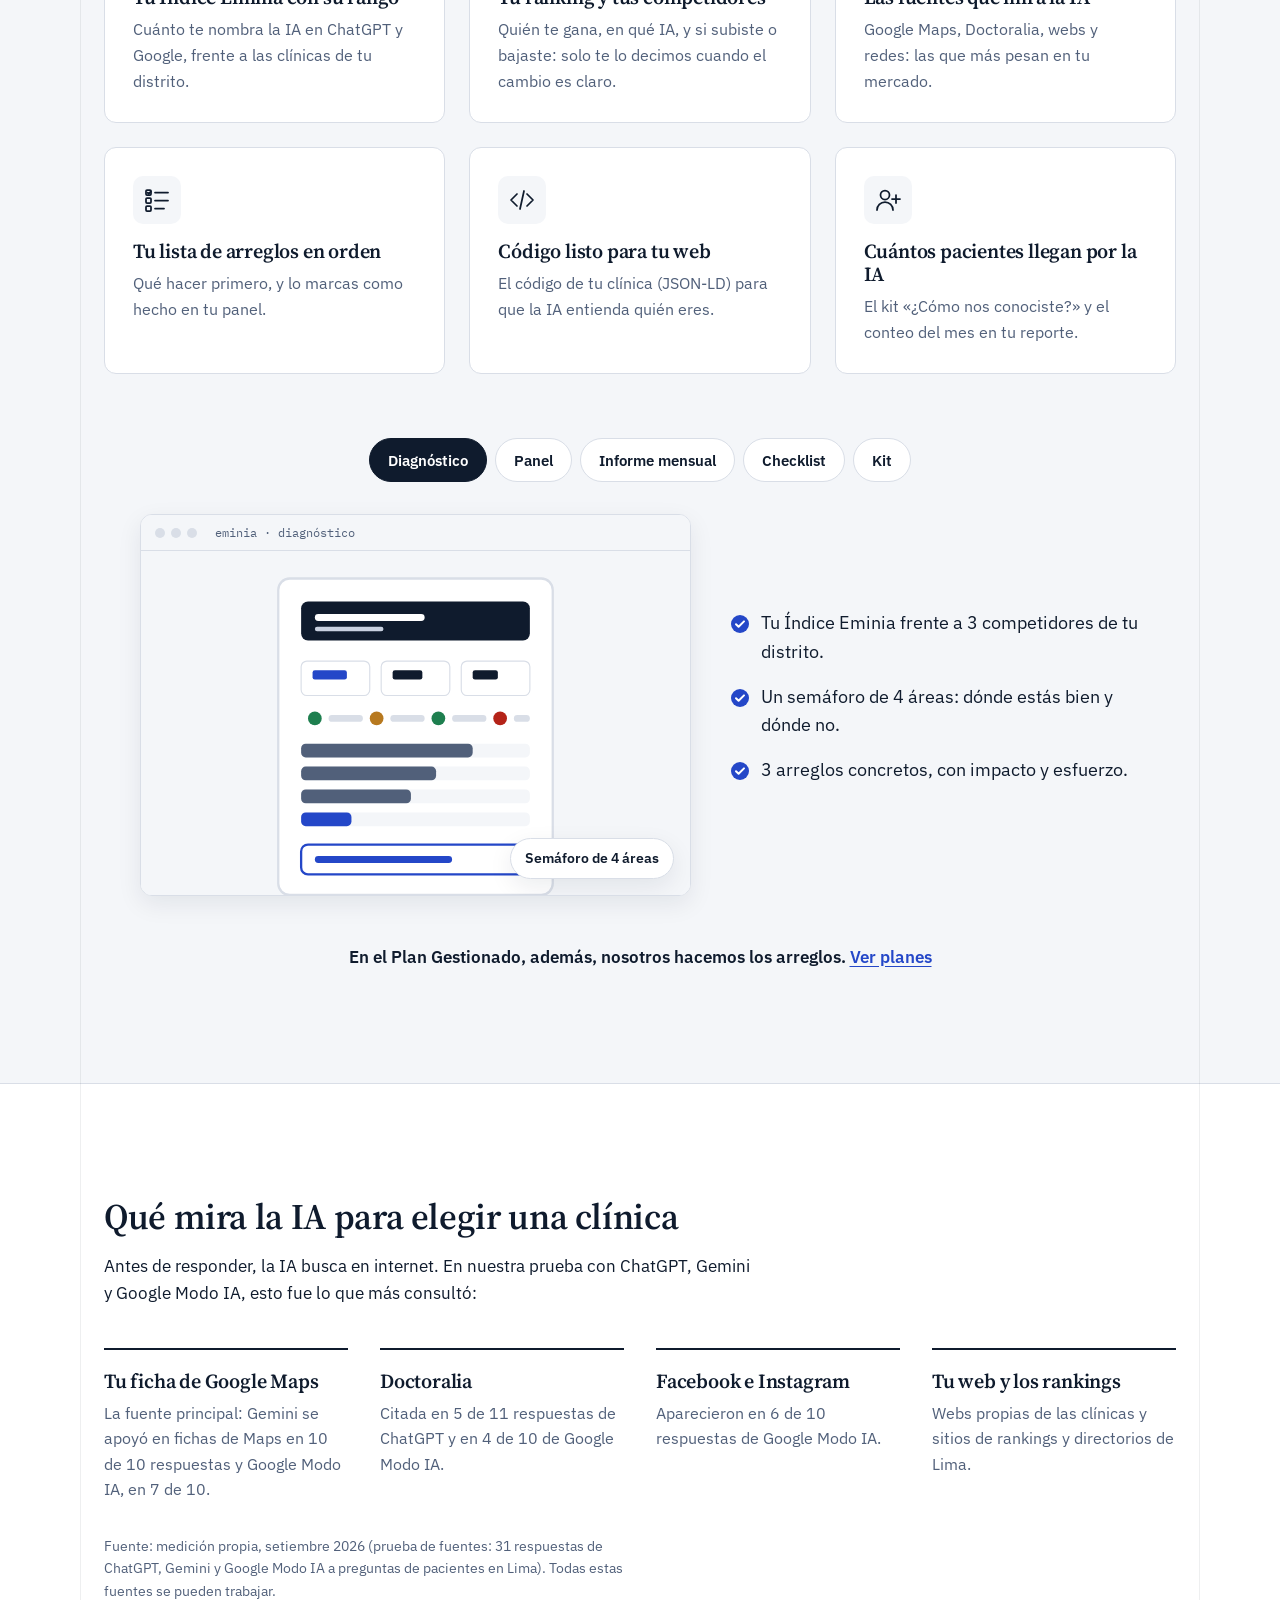
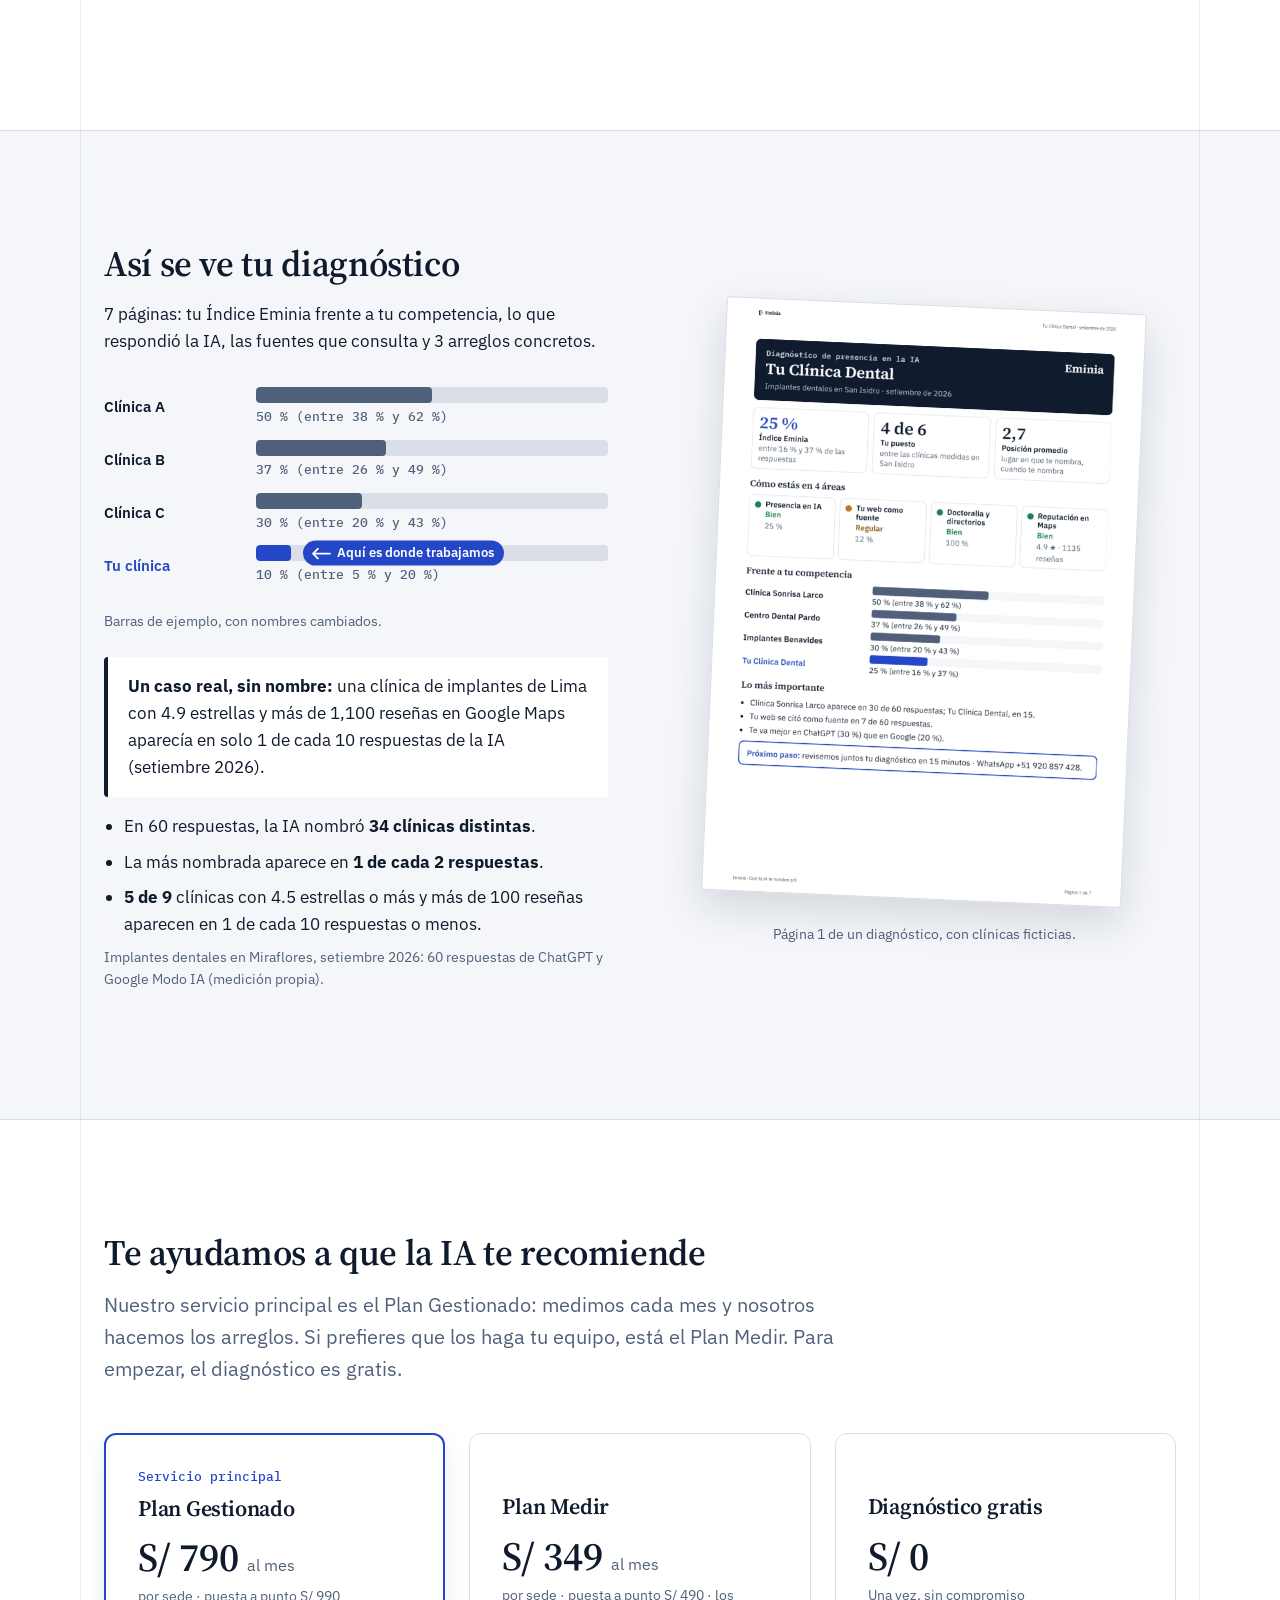
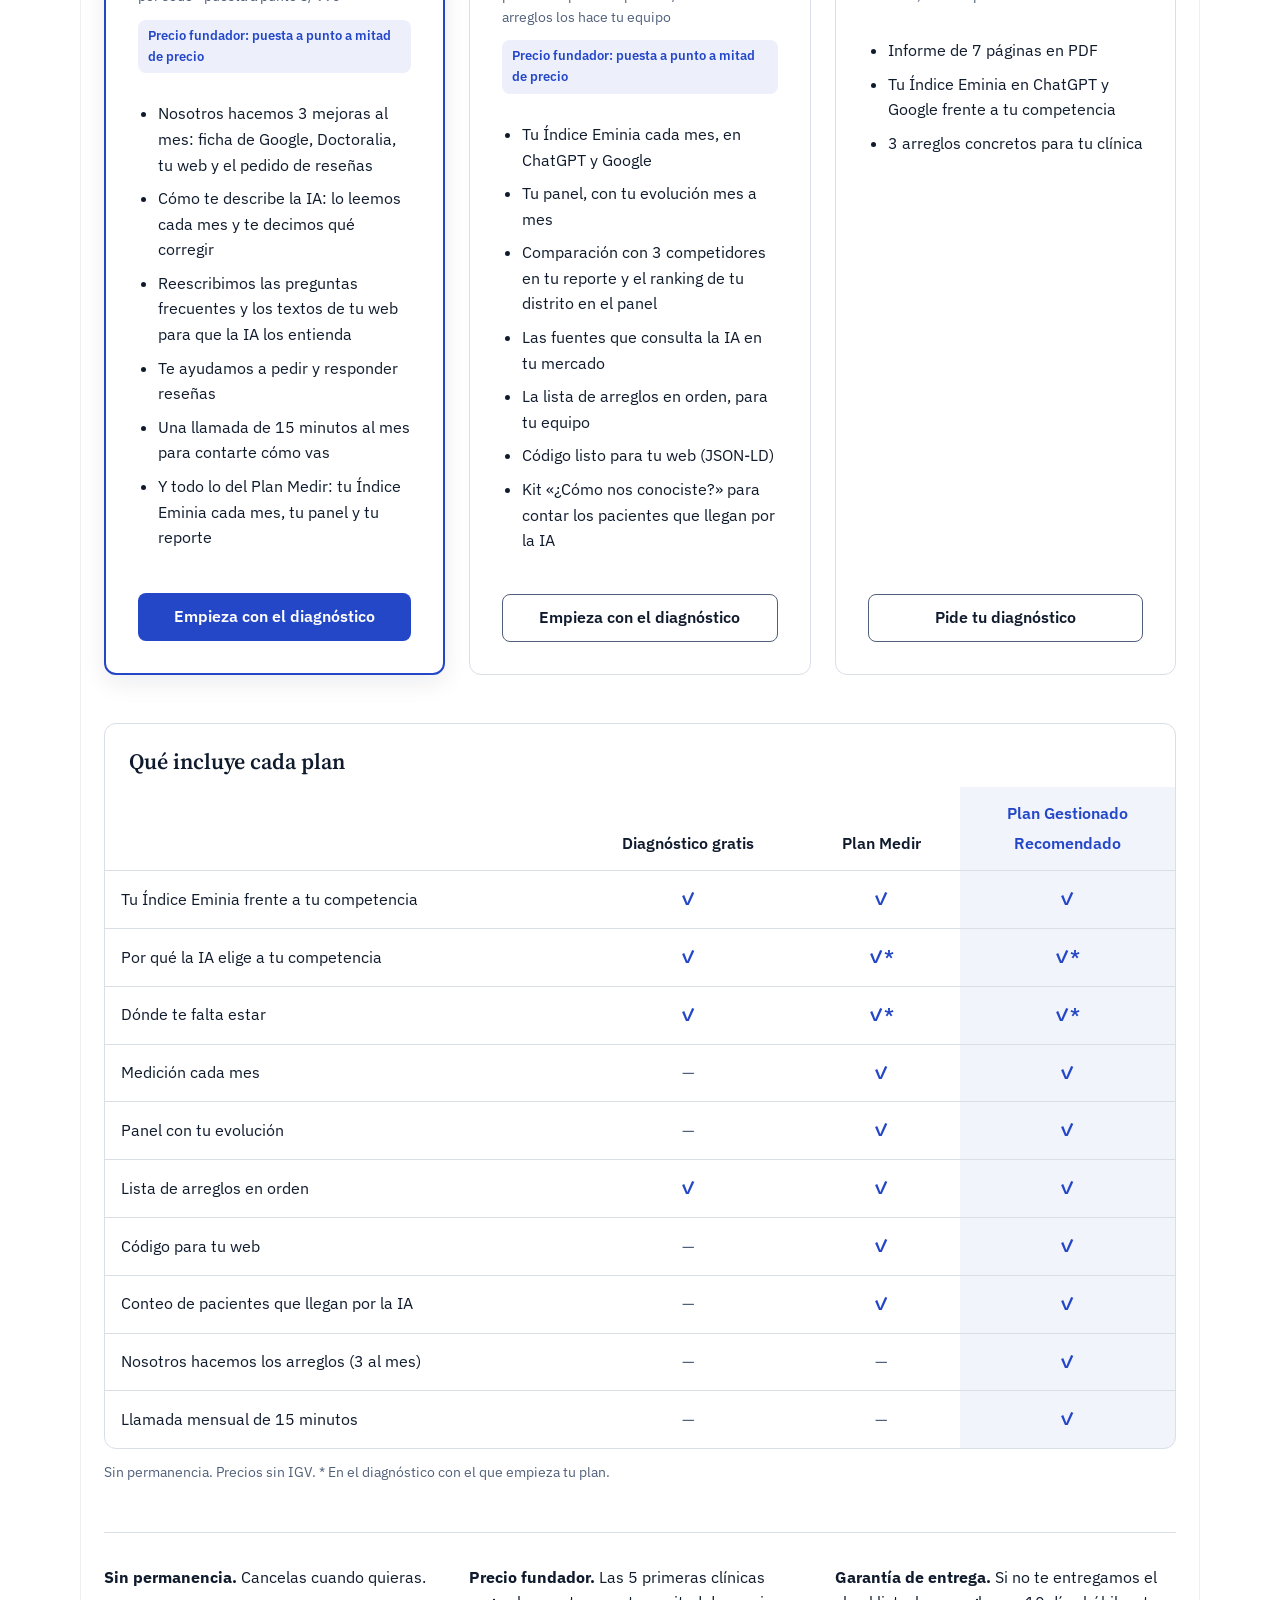
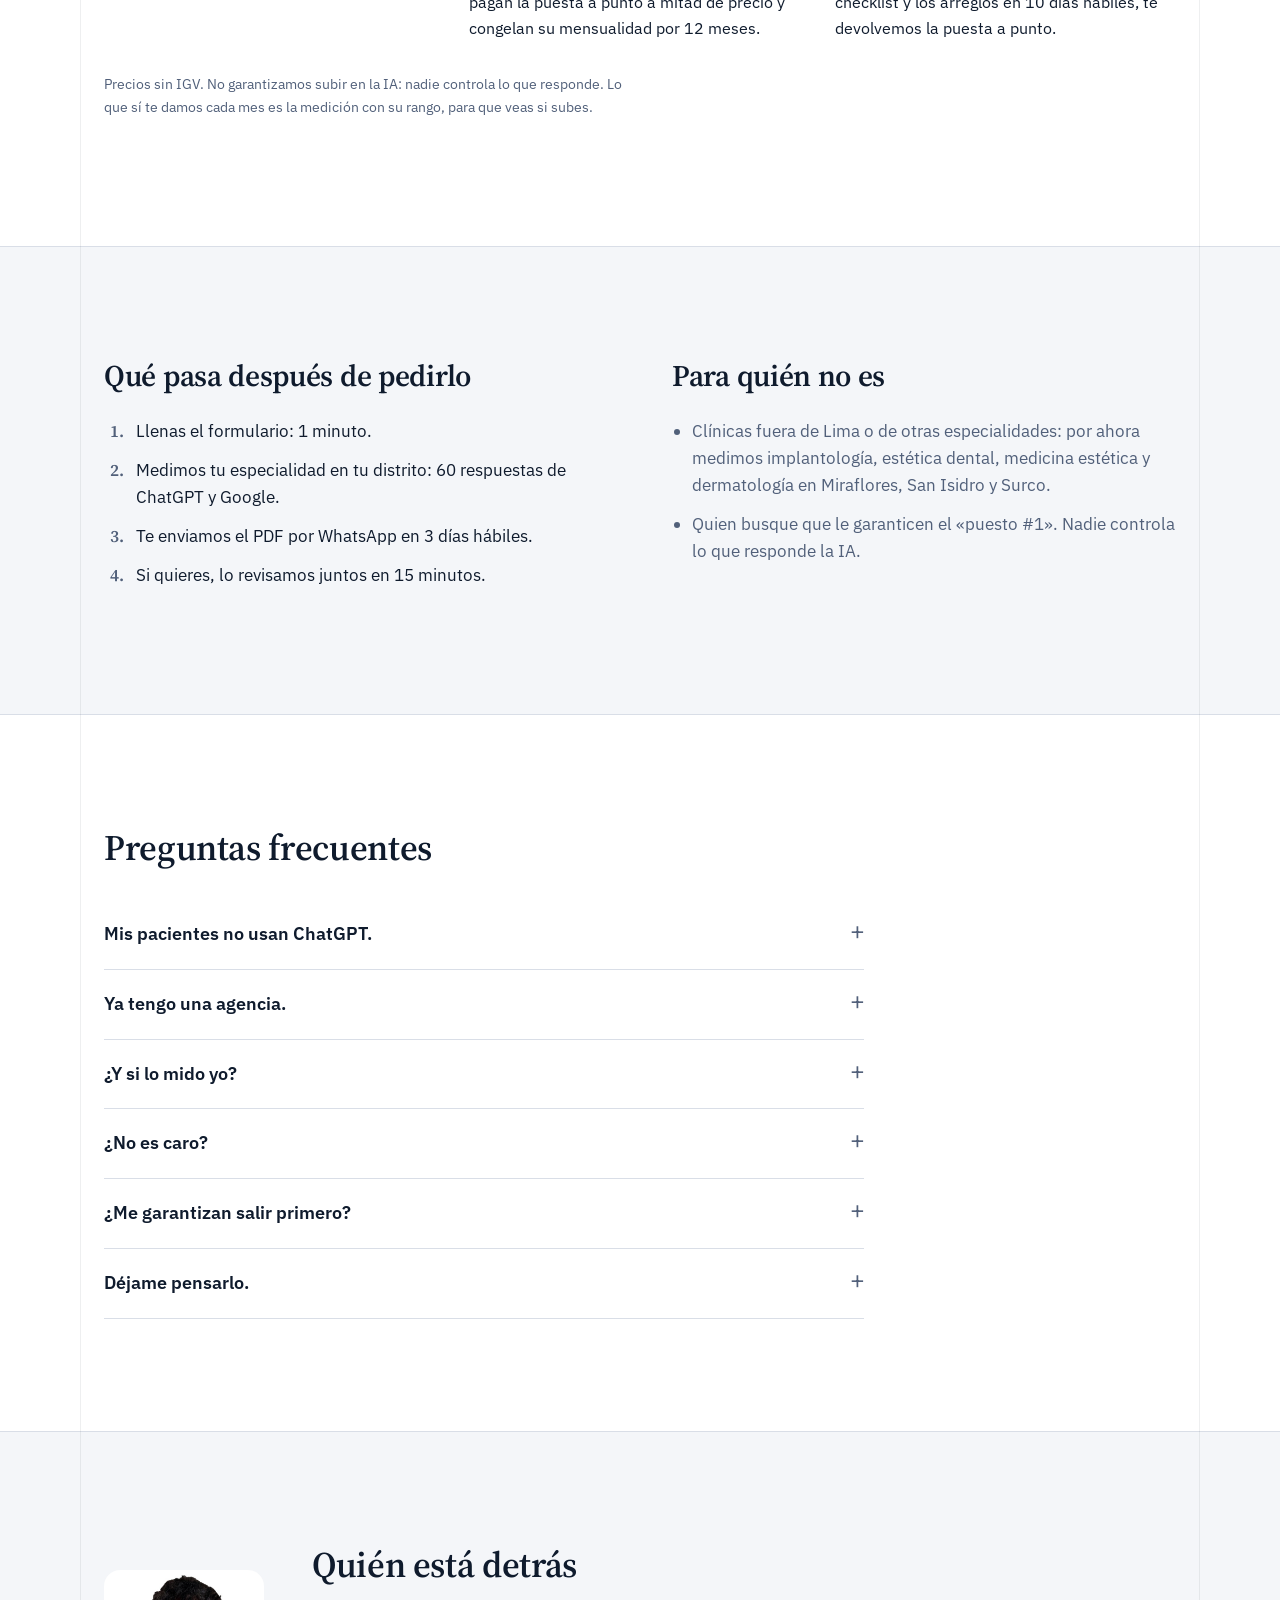
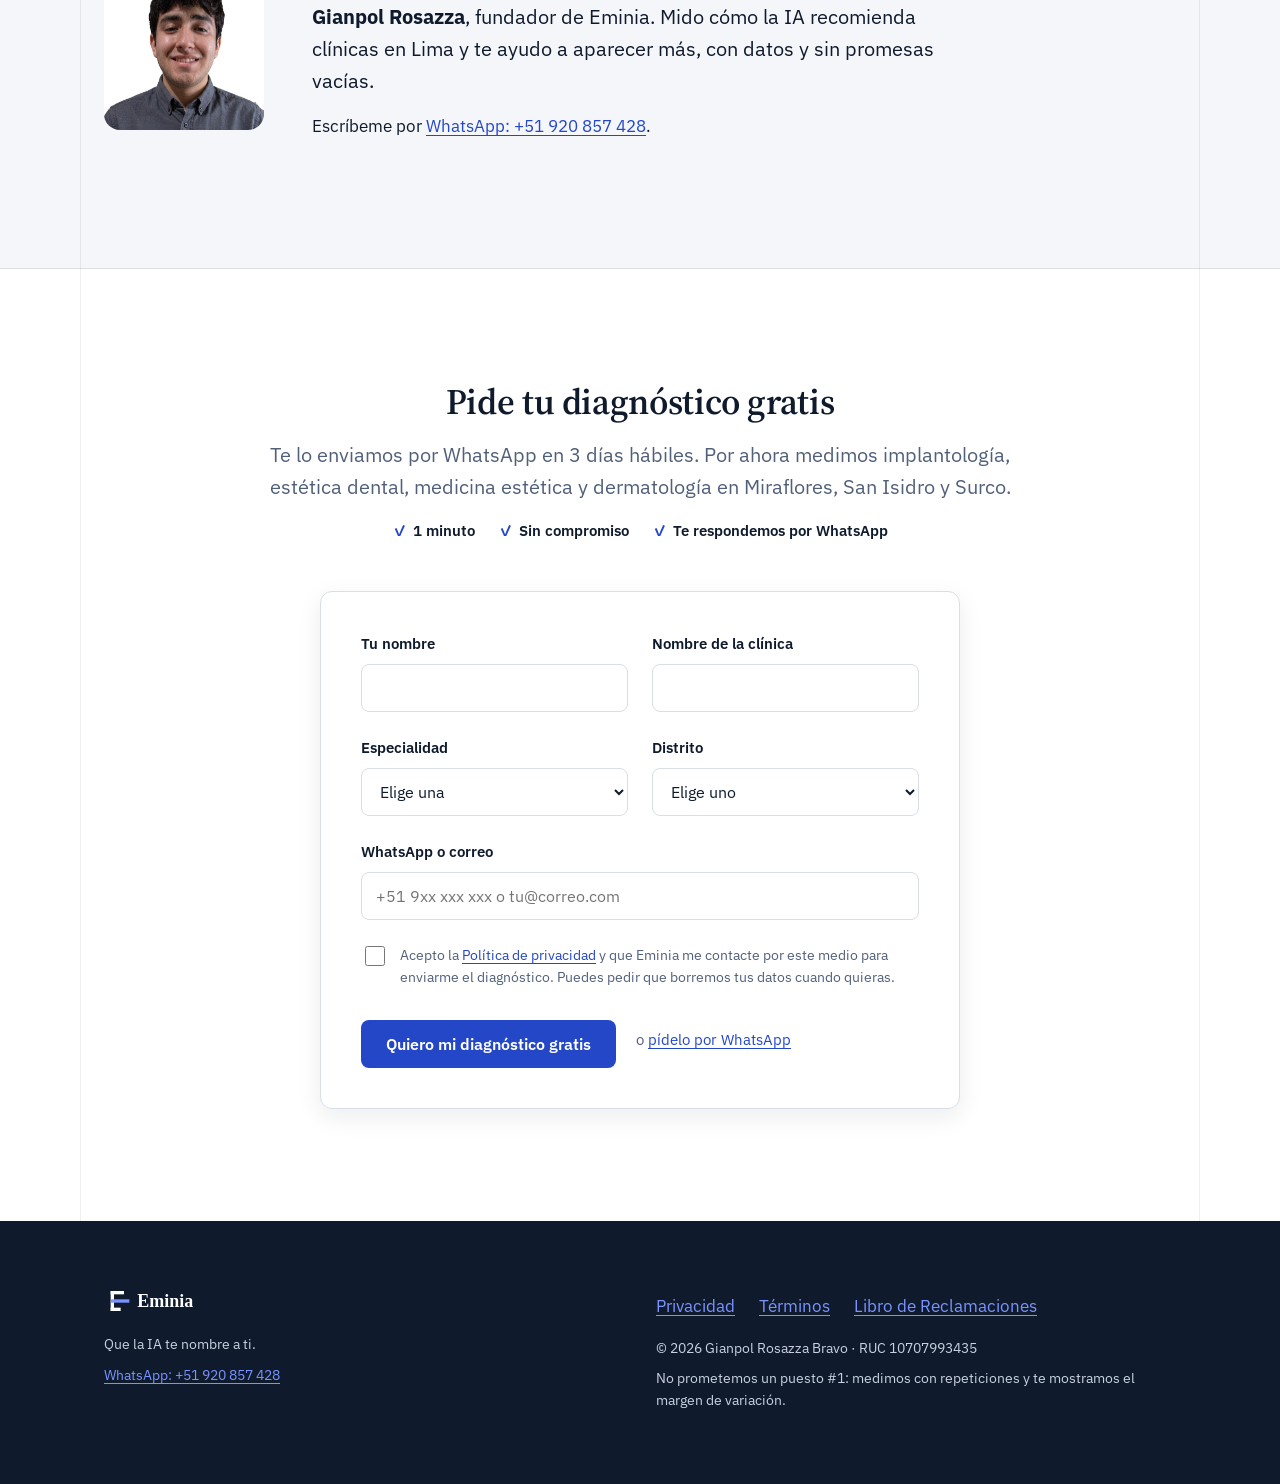
==== commit d404d43c: "feat(C9b): director photo, RUC footer and complaints book; consistent diagnostic - Landing: photo, f" ====
--- a/web/index.html
+++ b/web/index.html
@@ -390,8 +390,7 @@
     <section class="seccion niebla" aria-labelledby="h-quien">
       <div class="envoltura aparece">
         <div class="persona">
-          <!-- Director's photo goes here as web/marca/gianpol.jpg (square): <img class="foto" src="marca/gianpol.jpg" alt="Gianpol Rosazza"> -->
-          <div class="foto" aria-hidden="true">GR</div>
+          <img class="foto" src="marca/gianpol.jpg" alt="Gianpol Rosazza, fundador de Eminia" width="160" height="160" loading="lazy">
           <div>
             <h2 id="h-quien">Quién está detrás</h2>
             <p class="intro"><strong>Gianpol Rosazza</strong>, fundador de Eminia. Mido cómo la IA recomienda clínicas en Lima y te ayudo a aparecer más, con datos y sin promesas vacías.</p>
@@ -463,8 +462,8 @@
         <p><a href="https://wa.me/51920857428" rel="noopener" target="_blank">WhatsApp: +51 920 857 428</a></p>
       </div>
       <div>
-        <nav aria-label="Legal"><a href="privacidad.html">Privacidad</a><a href="terminos.html">Términos</a></nav>
-        <p>© 2026 [PENDIENTE: nombre o razón social] · RUC [PENDIENTE]</p>
+        <nav aria-label="Legal"><a href="privacidad.html">Privacidad</a><a href="terminos.html">Términos</a><a href="reclamaciones.html">Libro de Reclamaciones</a></nav>
+        <p>© 2026 Gianpol Rosazza Bravo · RUC 10707993435</p>
         <p>No prometemos un puesto #1: medimos con repeticiones y te mostramos el margen de variación.</p>
       </div>
     </div>
